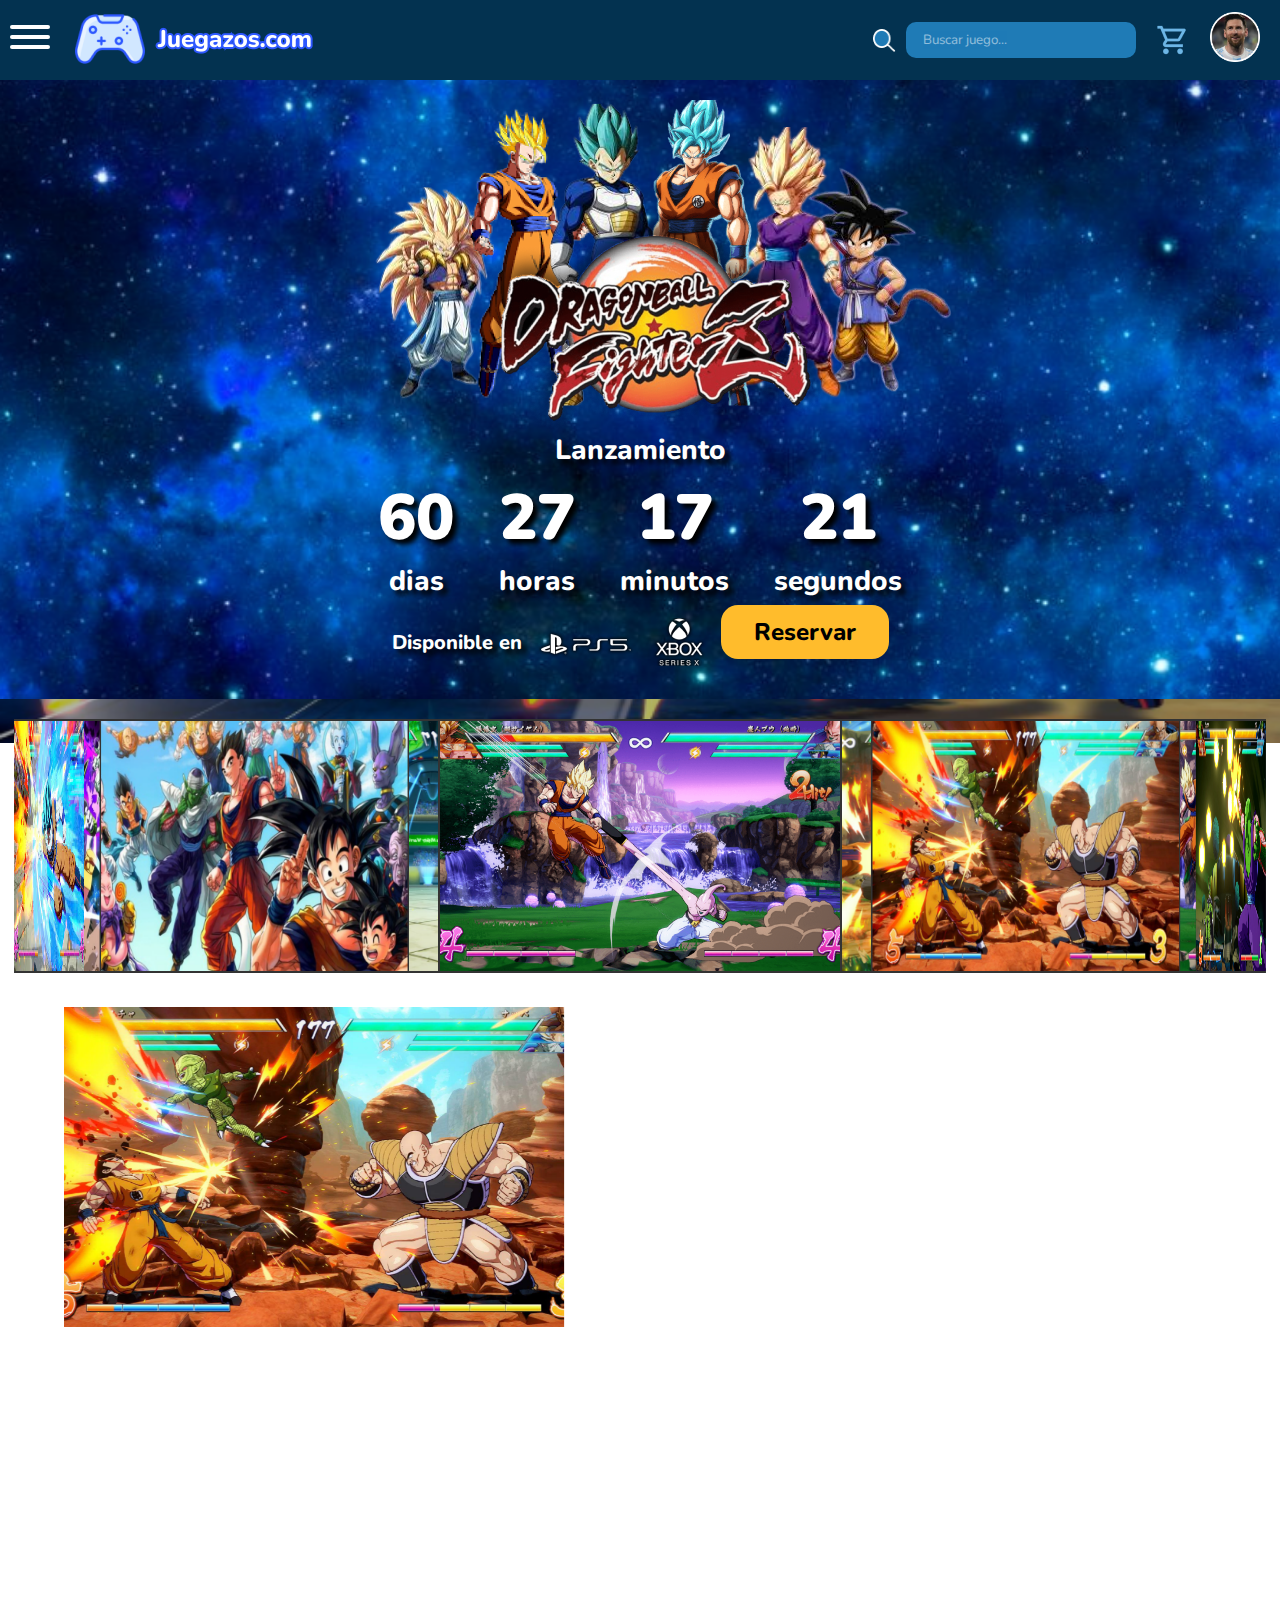
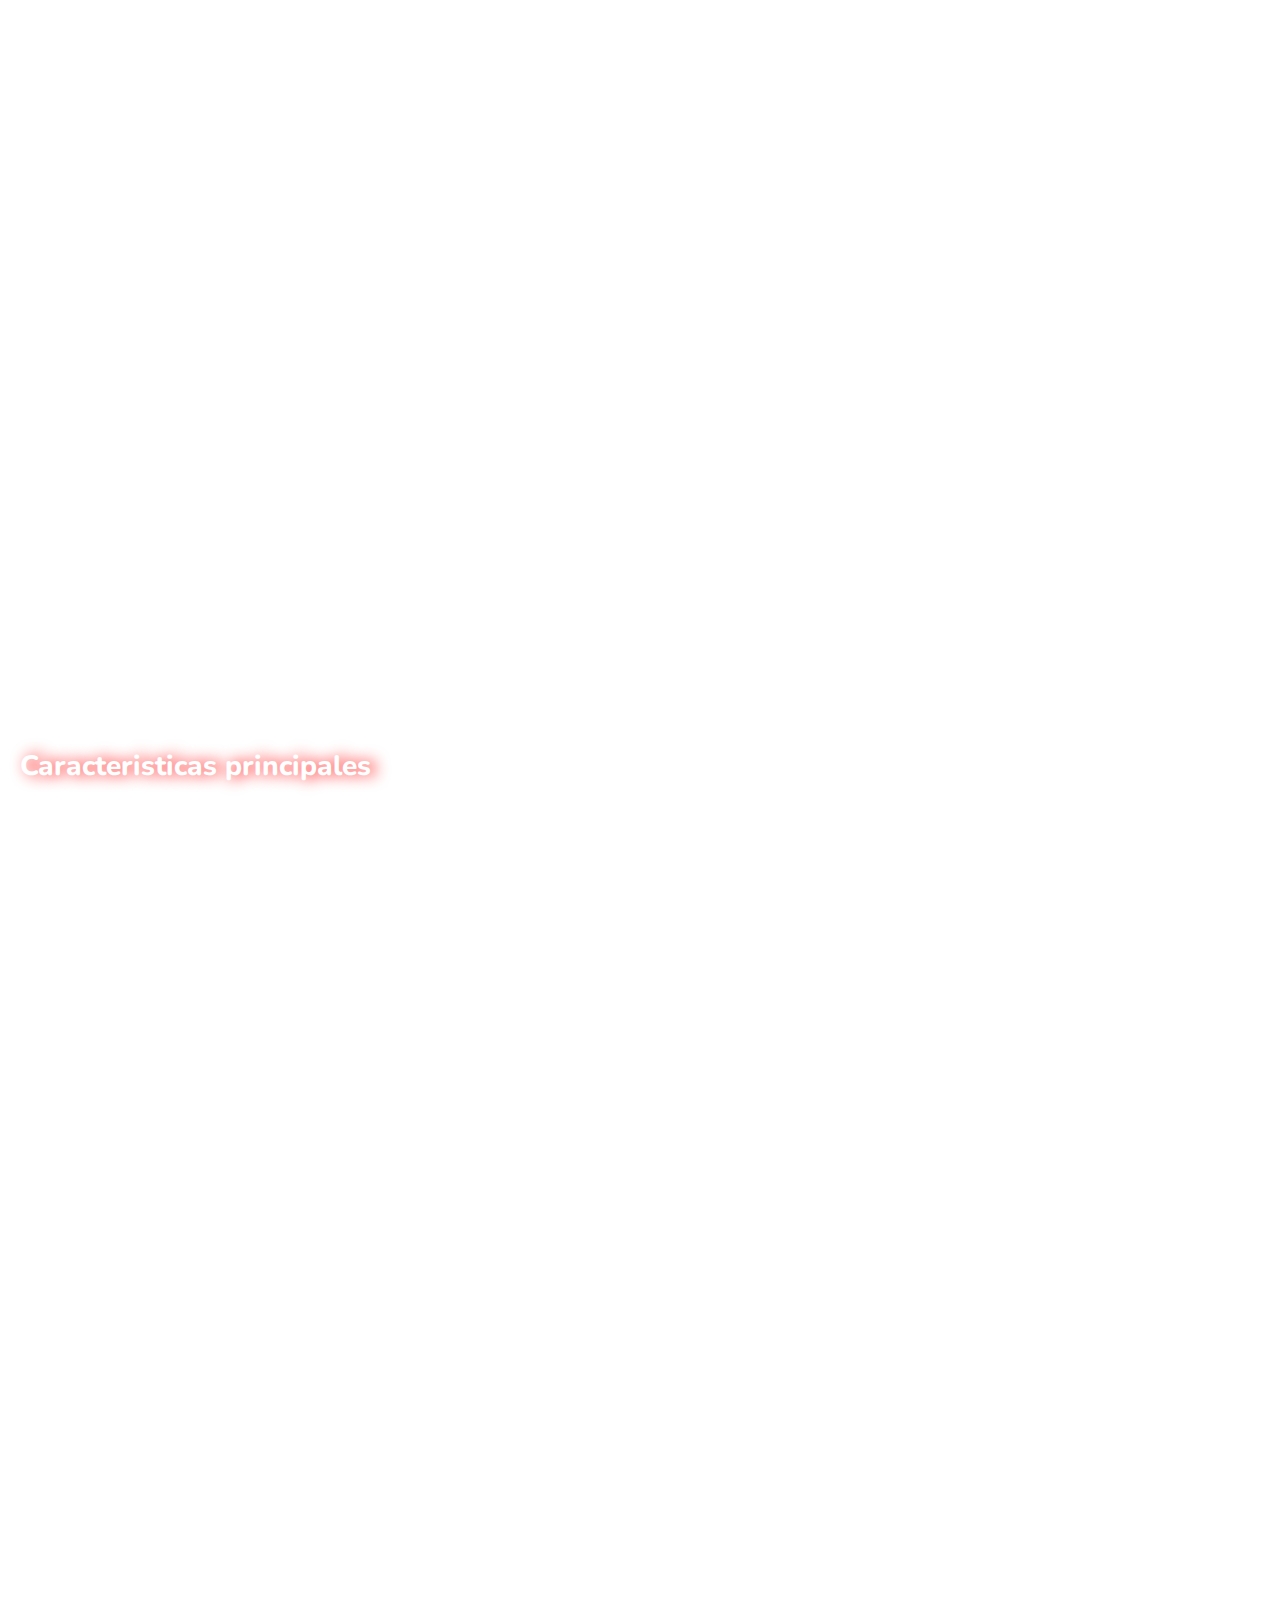
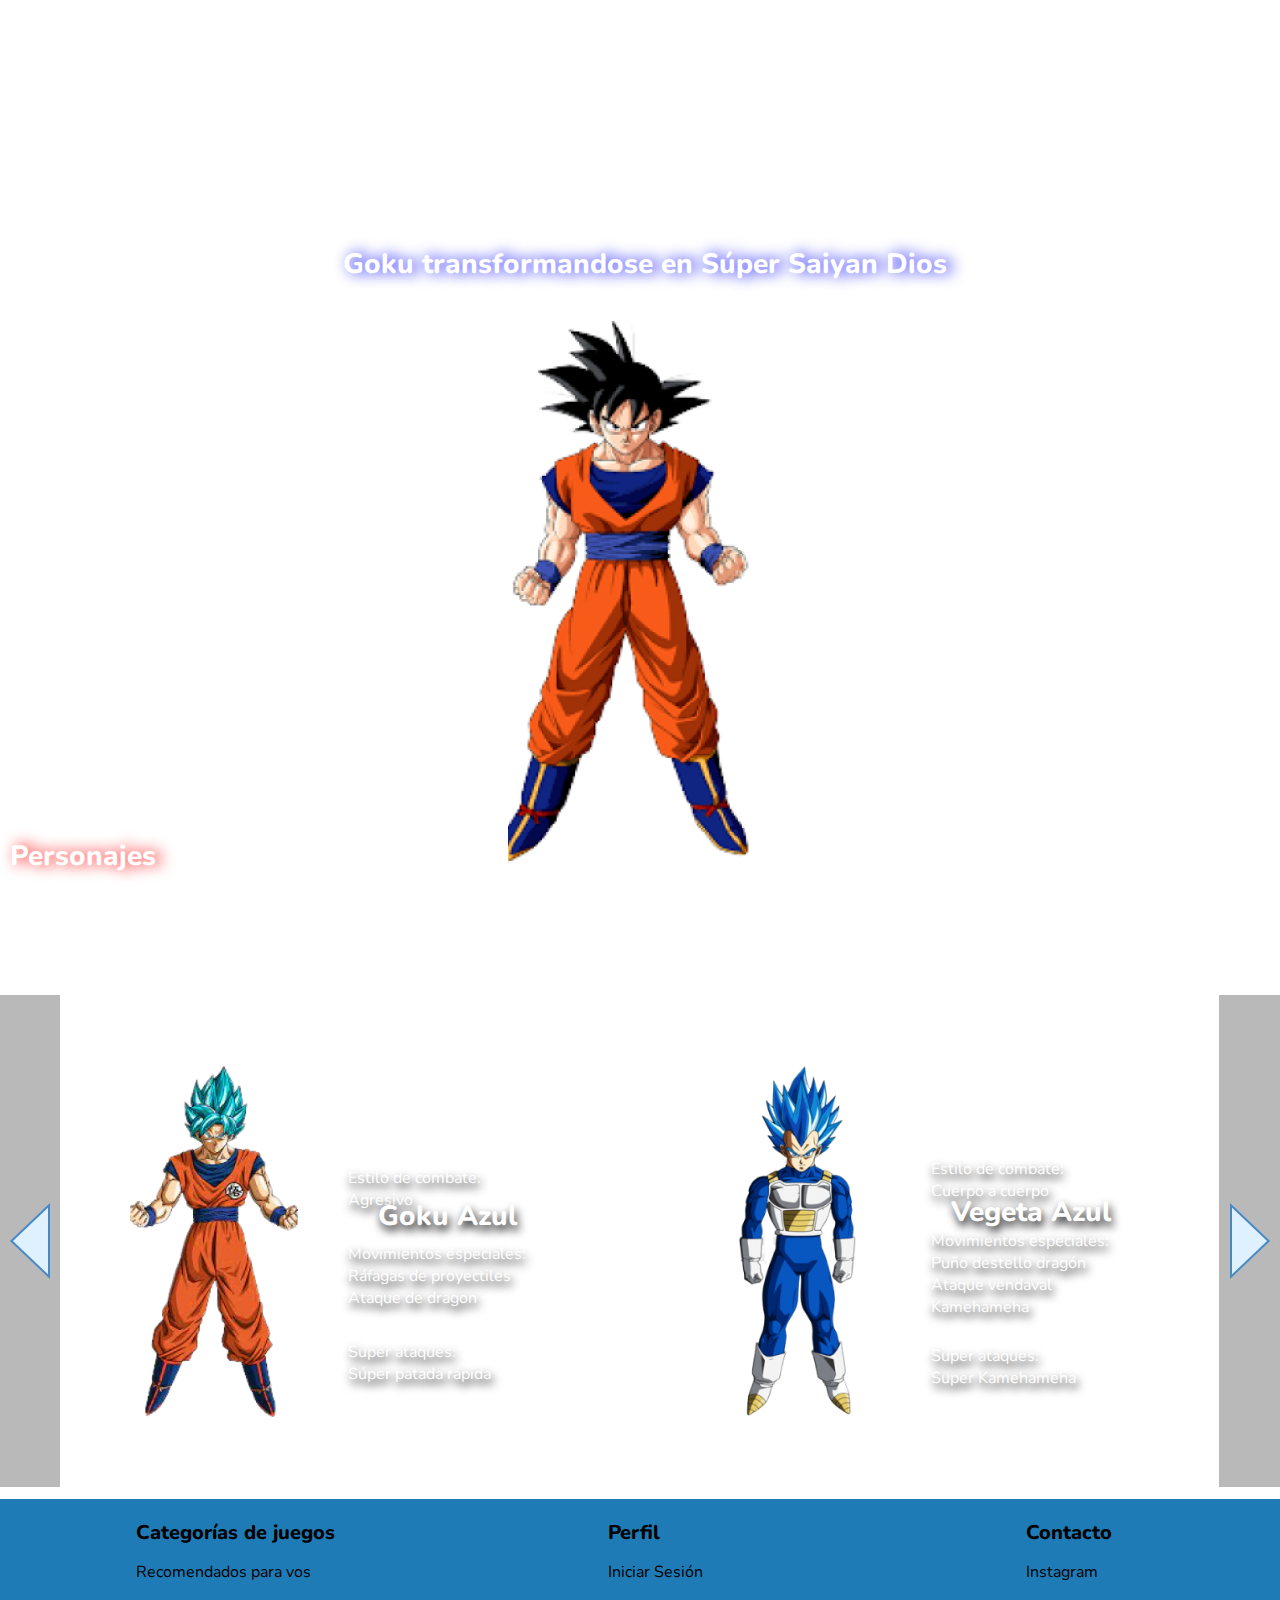
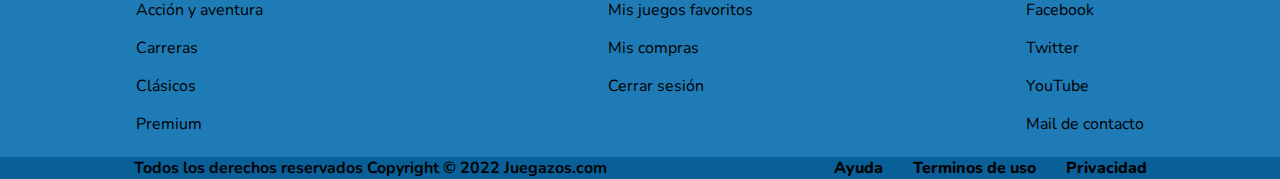
==== dragonball.html @ a61cfd6a "Se hizo seccion historia con scroll vertical" ====
<!DOCTYPE html>
<html lang="en">

<head>
    <meta charset="UTF-8">
    <meta http-equiv="X-UA-Compatible" content="IE=edge">
    <meta name="viewport" content="width=device-width, initial-scale=1.0">
    <link rel="stylesheet" href="css/style2.css">
    <title>DragonBall</title>
</head>

<body>
    <header  id="header2">
        <div class="divHeader1">
            <div class="hamburger">
                <div class="hamburger-inner">
                    <div id="contenido" class="hide enderezar posicionDiv">
                        <a class="contenido1" href="index.html#recomendados">Recomendados</a>
                        <a class="contenido2" href="index.html#premium">Premium</a>
                        <a class="contenido3" href="index.html#carreras">Carreras</a>
                        <a class="contenido4" href="index.html#clasicos">Clasicos</a>
                        <a class="contenido5" href="index.html#accion">Accion y aventura</a>
                        <a class="contenido6" href="">2 jugadores</a> 
                    </div>
                    
                </div>
            </div>
        </div>
        <a href="index2.html"><img id="logoC" src="images/icons/logo.png" alt="logo de Juegazos" class="logo"></a>
        <div class="divHeader2">
            <div class="buscador">
                <img src="images/icons/lupa.png" alt="lupa">
                <form action="GET"><input type="text" placeholder="Buscar juego..."></form>
            </div>
            <img src="images/icons/carrito.png" alt="Carrito de compras">
            <div class="menuPerfil">
                <img class="imagenPerfil" src="images/icons/imagenperfil.png" alt="Imagen perfil">
                <div class="menuPerfil-child hide">
                    <a>Ver Perfil</a>
                    <a>Mis favoritos</a>
                    <a>Mis compras</a>
                    <a>Cerrar Sesion</a>
                    <img class="imageRedes" src="images/icons/redesSociales.png" alt="">
                </div>
            </div>
        </div>
    </header>


    <div class="nebulosaFondo">
        <img class="logoJuego" src="images/DragonBall/logoPersonajes.png" alt="Logo del juego">
        <h1>Lanzamiento</h1>
        <div class="temporizador">
            <div class="itemsTemporizador">
                <p>60</p>
                <h1>dias</h1>
            </div>
            <div class="itemsTemporizador">
                <p>27</p>
                <h1>horas</h1>
            </div>
            <div class="itemsTemporizador">
                <p>17</p>
                <h1>minutos</h1>
            </div>
            <div class="itemsTemporizador">
                <p>21</p>
                <h1>segundos</h1>
            </div>
        </div>
        <div class="disponible">
            <h3>Disponible en </h3>
            <img src="images/DragonBall/ps5.png" alt="">
            <button class="btnReservar">
                <h2>Reservar</h2>
            </button>
        </div>
    </div>

    <div class="imagenFondo">
        <section class="gallery-rotate">
            <div class="items"><img src="images/DragonBall/galeria (1).png" alt=""></div>
            <div class="items"><img src="images/DragonBall/galeria (2).png" alt=""></div>
            <div class="items"><img src="images/DragonBall/galeria (3).png" alt=""></div>
            <div class="items"><img src="images/DragonBall/galeria (4).png" alt=""></div>
            <div class="items"><img src="images/DragonBall/galeria (5).png" alt=""></div>
            <div class="items"><img src="images/DragonBall/Caracteristica2.png" alt=""></div>
            <div class="items"><img src="images/DragonBall/galeria (7).png" alt=""></div>
            <div class="items"><img src="images/DragonBall/Caracteristica3.png" alt=""></div>
            <div class="items"><img src="images/DragonBall/galeria (9).png" alt=""></div>
        </section>

        
        <h2 class="sliderTitle" id="historia">Historia</h2>
            <br><br><br>
        <section class="history-section">
            <div class="left-section">
                <article id="history-card-1" class="history-card-content showContent">
                    <div class="history-card-image">
                        <img id="history-img-1" class="img-history slide-in" src="images/DragonBall/galeria (1).png"
                            alt="knight image" width="60%">
                    </div>
                </article>
                <article id="history-card-2" class="history-card-content">
                    <div class="history-card-image">
                        <img class="img-history slide-in" src="images/DragonBall/galeria (2).png" alt="knight image"
                            width="60%">
                    </div>
                </article>
                <article id="history-card-3" class="history-card-content">
                    <div class="history-card-image">
                        <img id="history-img-3" class="img-history slide-in" src="images/DragonBall/galeria (3).png"
                            alt="knight image" width="60%">
                    </div>
                </article>
            </div>
            <div class="right-section">
                <div id="history-text-1" class="history-text-content">
                    <p id="history-paragraph-1" class="slide-in showContent">Dragon Ball FighterZ es un videojuego de lucha en 2D desarrollado por Arc System
                        Works y distribuido por Bandai Namco
                        Entertainment, basado en la franquicia Dragon Ball. Su lanzamiento a nivel internacional se producira el
                        25 de diciembre
                        de 2022, mientras que en Japón va a ser lanzado el 1 de diciembre del mismo año, para las plataformas
                        PlayStation 4, Xbox
                        One y Microsoft Windows.
                        </p>
                </div>
                <div id="history-text-2" class="history-text-content">
                    <p class="slide-in">Dragon Ball FighterZ resultó un éxito en preventas, logrando vender 2 millones de copias en todas las
                        plataformas, tan solo
                        una semana después de su prelanzamiento.
                        </p>
                </div>
                <div id="history-text-3" class="history-text-content">
                    <p id="history-paragraph-3" class="slide-in">El creador de Dragon Ball Z esta muy contento al respecto con el juego, ya que él es muy fanatico del
                        Mortal Kombat y
                        tiene cierta similitud con este mismo.</p>
                </div>
            </div>
        </section>

        <section id="feature" class="features textShadow">
            <h1>Caracteristicas principales</h1>
            <div class="divCaracteristicas">
                <section class="feature">
                    <img class="imageFeature" src="images/DragonBall/Caracteristica1.png" alt="">
                    <div class="divContenido textFeature2">
                        <h1>Combates 3 vs 3</h1>
                        <h3>Crea tu equipo soñado y domina combinaciones en equipo para derrotar a tu oponente.
                            El equipo ganador sera el ultimo que quede en pie!</h3>
                    </div>
                </section>
                <section class="feature2">
                    <div class="divContenido textFeature">
                        <h1>Graficos de alta calidad</h1>
                        <h3>Con el poder del motor Unreal y el talentoso equipo de Arc System Works,
                            DRAGON BALL FighterZ es toda una hazaña visual.</h3>
                    </div>
                    <img class="imageFeature3" src="images/DragonBall/Caracteristica2.png" alt="">

                </section>
                <section class="feature">
                    <img class="imageFeature2" src="images/DragonBall/Caracteristica3.png" alt="">
                    <div class="divContenido textFeature3">
                        <h1>Modo historia</h1>
                        <h3>Descubri la aventura derrotando a los distintos enemigos de Goku,
                            incluyendo un nuevo villano en la saga.</h3>
                    </div>
                </section>
            </div>
        </section>

        <div class="gokuTransform">
            <h1 class="textShadowAzul">Goku transformandose en Súper Saiyan Dios</h1>
            <div class="spriteSheet">
            </div>
        </div>

        <section class="personajes textShadow">
            <h1 class="tituloPersonajes">Personajes</h1>
            <div class="slider-wrapper-personajes">
                <div class="slide-arrow slide-arrow-prev">
                    <img src="images/left-arrow.png">
                </div>
                <div class="slide-arrow slide-arrow-next">
                    <img src="images/right-arrow.png">
                </div>
                <ul class="slides-container-personajes">
                    <li class="personaje goku">
                        <img src="images/DragonBall/GokuAzul.png" alt="Goku azul">
                        <div class="contenidoPersonaje">
                            <h1 class="tituloGoku">Goku Azul</h1>
                            <ul>
                                <li>Estilo de combate:</li>
                                <li>Agresivo</li>
                            </ul>
                            <ul>
                                <li>Movimientos especiales:</li>
                                <li>Ráfagas de proyectiles</li>
                                <li>Ataque de dragon</li>
                            </ul>
                            <ul>
                                <li>Super ataques:</li>
                                <li>Súper patada rápida</li>
                            </ul>
                        </div>
                    </li>
                    <li class="personaje vegeta">
                        <img src="images/DragonBall/Vegeta.png" alt="Vegeta azul">
                        <div class="contenidoPersonaje">
                            <h1 class="tituloVegeta">Vegeta Azul</h1>
                            <ul>
                                <li>Estilo de combate:</li>
                                <li>Cuerpo a cuerpo</li>
                            </ul>
                            <ul>
                                <li>Movimientos especiales:</li>
                                <li>Puño destello dragón</li>
                                <li>Ataque vendaval</li>
                                <li>Kamehameha</li>
                            </ul>
                            <ul>
                                <li>Super ataques:</li>
                                <li>Super Kamehameha</li>
                            </ul>
                        </div>
                    </li>
                    <li class="personaje gohan">
                        <img src="images/DragonBall/Gohan.png" alt="Gohan Joven">
                        <div class="contenidoPersonaje">
                            <h1>Gohan Joven</h1>
                            <ul>
                                <li>Estilo de combate:</li>
                                <li>Cuerpo a cuerpo</li>
                            </ul>
                            <ul>
                                <li>Movimientos especiales:</li>
                                <li>Gancho reactor</li>
                                <li>Patada metralleta</li>
                            </ul>
                            <ul>
                                <li>Super ataques:</li>
                                <li>Kamehameha Fraterno</li>
                            </ul>
                        </div>
                    </li>
                    <li class="personaje beerus">
                        <img src="images/DragonBall/Beerus.png" alt="Beerus">
                        <div class="contenidoPersonaje">
                            <h1>Beerus</h1>
                            <ul>
                                <li>Estilo de combate:</li>
                                <li>Facilidad para generar proyectiles</li>
                            </ul>
                            <ul>
                                <li>Movimientos especiales:</li>
                                <li>Ataque meteoro</li>
                                <li>Esfera de energia</li>
                            </ul>
                            <ul>
                                <li>Super ataques:</li>
                                <li>Super meteoro metralleta</li>
                            </ul>
                        </div>
                    </li>
                </ul>
            </div>
        </section>
    </div>
    <footer>
        <div class="div-footer1">
            <section class="colum">
                <h3>Categorías de juegos</h3>
                <ul>
                    <li><a href="index.html#recomendados">Recomendados para vos</a></li>
                    <li><a href="index.html#accion">Acción y aventura</a></li>
                    <li><a href="index.html#carreras">Carreras</a></li>
                    <li><a href="index.html#clasicos">Clásicos</a></li>
                    <li><a href="index.html#premium">Premium</a></li>
                </ul>
            </section>
            <section class="colum">
                <h3>Perfil</h3>
                <ul>
                    <li><a>Iniciar Sesión</a></li>
                    <li><a>Mis juegos favoritos</a></li>
                    <li><a>Mis compras</a></li>
                    <li><a>Cerrar sesión</a></li>
                </ul>
            </section>
            <section class="colum">
                <h3>Contacto</h3>
                <ul>
                    <li><a>Instagram</a></li>
                    <li><a>Facebook</a></li>
                    <li><a>Twitter</a></li>
                    <li><a>YouTube</a></li>
                    <li><a>Mail de contacto</a></li>
                </ul>
            </section>
        </div>
        <section class="div-footer2">
            <p class="item1">Todos los derechos reservados Copyright © 2022 Juegazos.com</p>
            <ul class="item2">
                <li><a class="normalBoldText">Ayuda</a></li>
                <li><a class="normalBoldText">Terminos de uso</a></li>
                <li><a class="normalBoldText">Privacidad</a></li>
            </ul>
        </section>
    </footer>
    <script type="text/javascript" src="js/carrousel.js"></script>
    <script type="text/javascript" src="js/burguerMenu.js"></script>
    <script type="text/javascript" src="js/menuPerfil.js"></script>
    <script type="text/javascript" src="js/sticky.js"></script>
    <script type="text/javascript" src="js/onScroll.js"></script>
    <script type="text/javascript" src="js/verticalGallery.js"></script>
</body>

</html>
---- css/style2.css ----
@font-face { font-family: nunito-regular;
	src: url('../fonts/Nunito-VariableFont_wght.ttf'); }

*{
	margin: 0;
	padding: 0;
	list-style: none;
	text-decoration: none;
	border: none;
	outline: none;
	font-family: nunito-regular;
    color: white;
}
:root{
    --primario: #096098;
    --primarioSombra1: #064873;
    --primarioSombra2: #033250;
    --primarioSombra3: #001828;
    --primarioLuz1: #1F7BB6;
    --primarioLuz2: #6DB6E6;
    --primarioLuz3: #ADDCFA;
    --secundario: #7B28B3;
    --secundarioSombra1: #5C0995;
    --secundarioSombra2: #410569;
    --secundarioSombra3: #1F0133;
    --secundarioLuz1: #8A41BB;
    --secundarioLuz2: #9B57C9;
    --secundarioLuz3: #E0C2F5;
    --acento: #FFBC2C;
    --acentoSombra1: #FFAE00;
    --acentoSombra2: #C18400;
    --acentoSombra3: #674700;
    --acentoLuz1: #FFC341;
    --acentoLuz2: #FFD986;
    --acentoLuz3: #FFE6B0;
    --logo: #2E58FF;
    --textLink: #8AB3FD;
    
}


.backgoundColorPrimary{
    background-color: var(--primarioSombra3);
}


h1, h2, h3, .normalBoldText, .smallBoldText{
    font-weight: 800;
}

p, h1, .normalBoldText{
    color: white;
}

h1{
    font-size: 28px;
}
h2{
    font-size: 24px;
}
h3{
    font-size: 20px;
}
.normalText, .normalBoldText{
    font-size: 16px;
}
.normalText{
    font-weight: 600;
}
a:hover{
    text-decoration: underline;
}
.logo{
    position: absolute;
    top: 4px;
    left: 75px;
    width: 250px;
}
.divBody{
    background-color: var(--primarioSombra3);
}
.flex{
    display: flex;
}
.flex-column{
    display: flex;
    flex-direction: column;
}

header, .breadcrum, .section-box{
    background-color: var(--primarioSombra2);
}



/*HEADER*/

header{
    width: 100%;
    height: 80px;
    display: flex;
    justify-content: space-between;
    align-items: center;
    background-color: var(--primarioSombra2);
}
.headerChico{
    height: 54px;
}
.sticky {
    position: fixed;
    top: 0;
    width: 100%
}

.sticky + .divBody {
    padding-top: 102px;
  }
.logo2{
    position: absolute;
    top: -9px;
    left: 75px;
    width: 250px;
}

#logoC img{
    width: 20px;
    height: 20px;
}


/** MENU HAMBURGUESA NUEVO*/
.hamburger {
    min-height: 30px;
    max-width: 50px;
}
.hamburger-inner, .hamburger-inner:after, .hamburger-inner:before {
    background-color: rgb(255, 255, 255);
    position: absolute;
    width: 40px;
    height: 4px;
    border-radius: 5px;
    content: '';
    transition-timing-function: ease;
    transition-duration: .2s;
    transition-property: transform,opacity;
}
.hamburger-inner:before {
    top: 10px;
}
.hamburger-inner:after {
    top: 20px;
}


/* ANIMACION X*/

.open .hamburger-inner{
    transform: translate3d(0,10px,0) rotate(45deg);
}
.open .hamburger-inner:after {
    transform: translate3d(0,-20px,0) rotate(-90deg);
}
.open .hamburger-inner:before {
    transform: translate3d(0,-20px,0) rotate(90deg);
    width: 0px;
}


.enderezar{
    transform: translate3d(0,1px,0) rotate(315deg);
}
/* .posicionDiv{
    top: 150px;
    left: -40px;
} */

#contenido{
    display: flex;
    flex-direction: column;
    position: absolute;
    top: -109px;
    left: 117px;
    align-items: center;
    background-color: var(--primarioSombra1);
    min-width: 200px;
    width: 300px;
    height: 375px;
}

#contenido a{
    text-align: center;
    width: 85%;
    background-color: var(--primarioLuz2);
    margin: 5px;
    color: black;
    padding: 15px;
    text-decoration: none;
    display: block;
}


.logoSticky{
    position: absolute;
    top: 0px;
    left: 75px;
    width: 200px;
    height: 50px;
}

.contenido1{
    position: absolute;
    top: 0px;
    left: -300px;
}
.translateContenido{
    transform: translateX(302px);
}
.contenido2{
    position: absolute;
    top: 62px;
    left: -300px;
}
.contenido3{
    position: absolute;
    top: 124px;
    left: -300px;
}
.contenido4{
    position: absolute;
    top: 186px;
    left: -300px;
}
.contenido5{
    position: absolute;
    top: 248px;
    left: -300px;
}
.contenido6{
    position: absolute;
    top: 310px;
    left: -300px;
}



/*----PERFIL----*/
.imagenPerfil{
    cursor: pointer;
}
.imageRedes{
    width: 285px;
    margin-top: 10px;
    margin-bottom: 5px;
}

.menuPerfil-child {
    display: flex;
    flex-direction: column;
    position: absolute;
    top: 70px;
    right: 0;
    align-items: center;
    background-color: var(--primarioSombra1);
    width: 300px;
    height: 315px;
}

.menuPerfil-child a {
    text-align: center;
    width: 85%;
    background-color: var(--primarioLuz2);
    margin: 5px;
    color: black;
    padding: 15px;
    text-decoration: none;
    display: block;
}
.menuPerfil-child > a:hover{
    filter: brightness(1.20);
}

.divHeader1{
    margin-left: 10px;
    display: flex;
    align-items: center;
    column-gap: 20px;
}

.divHeader2{
    width: 482px;
    display: flex;
    justify-content: flex-end;
    align-items: center;
    color: var(--primarioLuz2);
}
.divHeader2 > div, .divHeader2 > img{
    padding-right: 20px;
}
.imagenPerfil{
    width: 50px;
}

.buscador > img{
    width: 23px;
    height: 23px;
}
.buscador{
    display: flex;
    align-items: center;
}
.buscador form{
    margin-left: 10px;
}
input{
    width: 220px;
    height: 36px;
    background-color: var(--primarioLuz1);
    border-radius: 10px;
    padding-left: 10px;
}
input::placeholder{
    size: 16px;
    font: bold;
    color: #ffffff;
    opacity: 0.5;
    padding: 7px;
}
input:focus::placeholder{
    color: transparent;
}

header > img {
    margin-left: 17px;
}

/*SECTION LANZAMIENTO*/
.lanzamiento{
    margin: 0px 17px 17px 17px;
}
.lanzamiento h1{
    padding: 7px 0px 7px 0px;
    color: var(--acentoSombra1);
}

.lanzamiento div{
    display: flex;
}
.lanzamiento img{
    background-color: var(--primarioSombra2);
    border-radius: 20px 0px 0px 20px;
}


.contenidoLanzamiento{
    background-color: var(--primarioSombra2);
    display: flex;
    flex-direction: column;
    justify-content: center;
    align-items: center;
    row-gap: 30px;
    border-radius: 0px 20px 20px 0px;
}

.contenidoLanzamiento h3{
    padding-left: 50px;
    padding-right: 50px;
}

/** HISTORIA NUEVA*/
.historiaNueva{
    margin: 0px 17px 17px 17px;
}
.historiaNueva h1{
    padding: 7px 0px 7px 0px;
}

.historiaNueva div{
    display: flex;
}
.historiaNueva img{
    border-radius: 20px 0px 0px 20px;
}


.historiaContenido{
    display: flex;
    flex-direction: column;
    justify-content: center;
    align-items: center;
    row-gap: 30px;
    border-radius: 0px 20px 20px 0px;
}

.historiaContenido h3{
    padding-left: 50px;
    padding-right: 50px;
}
.textShadowAzul{
    text-shadow: 5px 5px 5px black ;
    text-shadow: rgb(0, 0, 255) 5px 0 15px;
    margin-left: 10px;
}

.button{
    height: fit-content;
    color: black;
    font-weight: bolder;
    background-color: var(--acento);
    border-radius: 16px;
    padding: 5px 25px 5px 25px;
}
button:hover{
    background-color: var(--acentoLuz3);
    cursor: pointer;
}
button:active{
    background-color: var(--acentoSombra3);
}
a:hover{
    cursor: pointer;
}

.btn-masinfo{
    padding: 0px;
    width: 168px;
    height: 54px;
    border-radius: 17px;
    margin-bottom: 20px;
    border-color: var(--acento);
    box-shadow: 0 0 40px 40px var(--acento) inset, 0 0 0 0 var(--acento);
    -webkit-transition: all 150ms ease-in-out;
    transition: all 150ms ease-in-out;
}
.btn-masinfo:hover {
    box-shadow: 0 0 10px 0 var(--acentoLuz1) inset, 0 0 10px 4px var(--acentoLuz1);
  }

button h2{
    color: black;
}

/*RECOMENDADOS*/
.category h1{
    padding-left: 38px;
    background: linear-gradient(90deg, rgba(3,50,80,1) 35%, rgba(0,24,40,1) 50%);
}
.category, .lanzamiento{
    margin-bottom: 30px;
}
.recomendados h1{
    color: black;
    background: linear-gradient(90deg, var(--primarioLuz2) 35%, rgb(0,24,40,1) 50%);
}
/*CARRUSELES*/
.carrusel{
    display: flex;
}

.carrusel div, .slides-container{
    padding: 12px 18px 12px 18px;
}

.section-box{
    display: flex;
    margin: 0px 16px 16px 16px;
}

#game-window{
    display: flex;
}

.game-description{
    justify-content: space-between;
    margin: 20px;
    width: 390px;
}

.game-description .title{
    margin-bottom: 10px;
}
.actualRaiting{
    display: flex;
    flex-direction: column;
    align-items: center;
    justify-content: center;
    width:35%;
    height: 80px;
    background-color: var(--primarioLuz1);
}
.actualRaiting p{
    color: var(--primarioLuz3)
}
.actualRaiting img{
    margin-left: 10px;
}



.raitingSection, .raitingButtons div{
    display: flex;
    width: 100%;
}
.raitingSection{
    margin-top: 20px;
}
.raitingSection img, .actualRaiting img{
    width: 28px;
    height: 28px;
}

.raitingButtons{
    display: flex;
    width:65%;
    flex-direction: column;
    align-items: center;
    margin-top: 5px;
}
.raitingButtons div{
    justify-content: center;
}
.raitingButtons img{
    margin: 5px;
}
.raitingButtons img:hover{
    margin: 5px;
}

.iconButton{
    display: flex;
    align-items: center;
    background-color: var(--primarioSombra2);
}
.iconButton img{
    width: 30px;
    height: 30px;
}
a.iconButton:hover{
    text-decoration: none;
}

.game-description .descriptionButtons{
    display: flex;
    width: 100%;
    justify-content: space-around;
    margin-bottom: 10px;
}

/*FOOTER*/
footer{
    color: black;
    background-color: var(--primarioLuz1);
    width: 100%;
    height: 280px;
    display: flex;
    flex-direction: column;
    justify-content: space-between;
}

footer .div-footer1{
    color: black;
    margin-top: 20px;
    display: flex;
    justify-content: space-around;
}

footer .normalBoldText{
    color: black;
}

.div-footer1 section{
    display: flex;
    flex-direction: column;
    row-gap: 15px;
}

.div-footer1 section ul{
    display: flex;
    flex-direction: column;
    row-gap: 16px;
}

.div-footer2{
    display: flex;
    justify-content: space-around;
    background-color: var(--primario);
    padding-left: 20px;
    padding-right: 20px;
}
.item1, .item2{
    padding-left: 15px;
    padding-right: 15px;
}
.item1{
    font-weight: bold;
    color: black;
}
.item2{
    display: flex;
    column-gap: 30px;
    color: black;
}
footer a, footer h3{
    color: black;
}

/*--------PAGINA DB------------*/

.textShadow{
    text-shadow: 2px 5px 10px black ;
}
.textShadow > h1{
    text-shadow: 5px 5px 5px black ;
    text-shadow: rgb(255, 0, 0) 5px 0 15px;
    margin-left: 10px;
}
.nebulosaFondo{
    background-image: url("../images/DragonBall/Nebulosa.png");
    background-repeat: no-repeat;
    background-attachment: fixed;
    background-size: auto 900px;
    display: flex;
    flex-direction: column;
    justify-content: center;
    align-items: center;
    font-weight: 900;
    text-shadow: black 2px 0 10px;
}
.btnReservar{
    background-color: var(--acento);
    border-radius: 17px;
    width: 168px;
    height: 54px;
    margin-bottom: 20px;
    position: relative;
    z-index: 1;
    overflow: hidden;
    display: inline-block;
}

.btnReservar {
    border-color: var(--acento);
    background-image: -webkit-linear-gradient(45deg, var(--acentoLuz2) 50%, transparent 50%);
    background-image: linear-gradient(45deg, var(--acentoLuz2) 50%, transparent 50%);
    background-position: 100%;
    background-size: 400%;
    -webkit-transition: background 300ms ease-in-out;
    transition: background 300ms ease-in-out;
}
.btnReservar:active{
    box-shadow: 0 0 10px 0 var(--acentoLuz1) inset, 0 0 10px 4px var(--acentoLuz1);
}


.logoJuego{
    margin-top: 20px;
}
.temporizador{
    display: flex;
    justify-content: center;
    align-items: center;
    column-gap: 45px;
    margin-top: 5px;
    margin-bottom: 5px;
}
.itemsTemporizador{
    display: flex;
    flex-direction: column;
    justify-content: center;
    align-items: center;
    
}
.itemsTemporizador > p{
    font-size: 64px; 
    text-shadow: 5px 5px 5px black;
}
.disponible h3, .itemsTemporizador > h1, .nebulosaFondo > h1{ 
    text-shadow: 5px 5px 5px black;
}

.numeros{
    font-size: 48px;
    padding: 0px 47px 0px 0px;
}
.imagenes{
    display: flex;
    justify-content: center;
    align-items: center;
}
.disponible{
    display: flex;
    justify-content: center;
    align-items: center;
    column-gap: 15px;
    padding-bottom: 20px;
}

.gallery-rotate {
    padding: 20px 0 20px 0;
    left: 0;
    right: 0;
    margin: auto;
    width: 80%;
    height: 250px;
    transform-style: preserve-3d;
    animation: roter 30s linear infinite;
}
.gallery-rotate:hover {
animation-play-state: paused;
}
@keyframes roter {
from {
    transform: rotateY(0deg);
}
to {
    transform: rotateY(360deg);
}
}
.items {
position: absolute;
width: 400px;
height: 250px;
border: 2px solid #333;
}
.items:hover img {
transform: scale(1.3);
box-shadow: 0px 0px 20px rgba(255,255,255,0.8);
}
.items img {
height: 100%;
width: 100%;
transition: all 3s ease;
}

.items:first-child {
transform: rotateY(calc(40deg * 1)) translateZ(600px);
}
.items:nth-child(2) {
transform: rotateY(calc(40deg * 2)) translateZ(600px);
}
.items:nth-child(3) {
transform: rotateY(calc(40deg * 3)) translateZ(600px);
}
.items:nth-child(4) {
transform: rotateY(calc(40deg * 4)) translateZ(600px);
}
.items:nth-child(5) {
transform: rotateY(calc(40deg * 5)) translateZ(600px);
}
.items:nth-child(6) {
transform: rotateY(calc(40deg * 6)) translateZ(600px);
}
.items:nth-child(7) {
transform: rotateY(calc(40deg * 7)) translateZ(600px);
}
.items:nth-child(8) {
transform: rotateY(calc(40deg * 8)) translateZ(600px);
}
.items:nth-child(9) {
transform: rotateY(calc(40deg * 9)) translateZ(600px);
}

.gallery-rotate{
    display: flex;
    justify-content: center;
}

.gallery-rotate{
    margin-bottom: 10px;
}

.descripcion{
    display: flex;
    flex-direction: column;
    justify-content: center;
    align-items: center;
    margin: 0px 10px 30px 10px;
    row-gap: 15px;
}
.historia{
    display: flex;
    flex-direction: column;
    margin: 15px 10px 30px 10px;
    row-gap: 15px;
}

/**FUTURE EN MOVIMIENTO*/
.imageFeature{
    position: relative;
    transform: translateX(-700px);
}
.imageFeature.active{
    transform: translatex(0px);
    transition: 1s all ease;
}

.imageFeature2{
    position: relative;
    transform: translateX(-700px);
}
.imageFeature2.active{
    transform: translatex(0px);
    transition: 1s all ease;
}

.textFeature{
    position: relative;
    transform: translateX(-700px);
}
.textFeature.active{
    transform: translatex(0px);
    transition: 1s all ease;
}

.imageFeature3{
    position: relative;
    transform: translateX(+700px);
}
.imageFeature3.active{
    transform: translatex(0px);
    transition: 1s all ease;
}
.textFeature2{
    position: relative;
    transform: translateX(+700px);
}
.textFeature2.active{
    transform: translatex(0px);
    transition: 1s all ease;
}
.textFeature3{
    position: relative;
    transform: translateX(+700px);
}
.textFeature3.active{
    transform: translatex(0px);
    transition: 1s all ease;
}

.features{
    margin: 20px 10px 20px 10px;
}
.features > div{
    display: flex;
    flex-direction: column;
    align-items: center;
}
.feature, .feature2{
    width: 1050px;
    height: 315;
    display: flex;
    justify-content: center;
    margin: 20px 10px 40px 10px;
}
.feature h1, .feature2 h1{
    text-shadow: rgb(0, 0, 255) 4px 1px 5px;
}

.feature:hover, .feature2:hover{
    -webkit-transform: scale(1.1);
    transform: scale(1.1);
    -webkit-box-shadow: 0px 0px 20px rgba(255,255,255,0.8);
    -moz-box-shadow: 0px 0px 20px rgba(255,255,255,0.8);
    box-shadow: 0px 0px 20px rgba(255,255,255,0.8);
}
/*.feature{
    border-style: outset;
}
.feature2{
    border-style: inset;
}*/

.gokuTransform{
    display: flex;
    flex-direction: column;
    justify-content: center;
    align-items: center;
}

/**PUNTO 9 */

.tituloPersonajes{
    position: relative;
    transform: translateY(-100px)
}
.tituloPersonajes.activeTituloPersonajes{
    transform: translateY(0px);
    transition: 2s all ease;
}

.tituloGoku{
    position: relative;
    transform: translateY(100px)
}
.tituloGoku.activeTituloGoku{
    transform: translateY(0px);
    transition: 2s all ease;
}

.tituloVegeta{
    position: relative;
    transform: translateY(100px)
}
.tituloVegeta.activeTituloVegeta{
    transform: translateY(0px);
    transition: 2s all ease;
}
.logoPerfilSticky{
    width: 40px;
}

.divContenido{
    display: flex;
    flex-direction: column;
    align-items: center;
    margin: 20px;
    row-gap: 40px;
}

.imagenFondo{
    background-image: url("../images/DragonBall/imagenFondo.png");
    background-repeat: no-repeat;
    background-attachment: fixed;
    background-size: 1366px;
    height: 4000px;
}
.descripcion, .historia{
    max-width: 1280px;
}

.historia, .features, .personajes{
    margin-top: 50px;
    margin-bottom: 70px;
}

/* ---------GAMECARD--------- */
.gameCard, .payGameCard{
    /*position: relative;
    z-index: -1px;*/
    display: flex;
    flex-direction: column;
    min-width: 280px;
    max-height: 240px;
    overflow: hidden;
}
.gameCard{
    background-color: var(--primarioLuz3);
}
li.gameCard, .payGameCard{
    margin-left: 9px;
    margin-right: 9px;
    border-radius: 16px;
}
li.gameCard:hover{
    filter:brightness(1.4);
}
.gameCard img{
    border-radius: 16px;
    box-shadow: 0px 4px 4px 0px rgba(0, 0, 0, 0.25);
}
.gameCard h3{
    display: block;
    color: black;
    width: 244px;
    margin-left: 17px;
    text-overflow: ellipsis;
    overflow: hidden;
    display: inline-block;
    white-space:nowrap;
    margin-top: 3px;
}
.payGameCard .payInfo{
    display: flex;
    justify-content: space-between;
    align-items: center;
    width: 253px;
    height: 44px;
    background-color: white;
    border-radius: 0px 0px 16px 16px;
    padding-left: 17px;
    padding-right: 17px;
}
.payGameCard .gameCard img{
    border-radius: 16px 16px 0px 0px;
}
.payGameCard .price{
    color:#4C4C4C;
}


/**SPRITE SHEETE*/
.spriteSheet{
    margin: 30px;
    width: 298px;
    height: 574px;
    background: url(../images/DragonBall/spriteSheetFinal.png);
}
.spriteSheet:hover{
    animation: gokuTransform 2s steps(3) 1;
    -webkit-box-shadow: 0px 0px 20px rgba(255,255,255,0.8);
    -moz-box-shadow: 0px 0px 20px rgba(255,255,255,0.8);
    box-shadow: 0px 0px 20px rgba(255,255,255,0.8);
}

@keyframes gokuTransform{
    0% {
        background-position: 0 0;
    }
    100%{
        background-position: -894px 0;
    }
}

 /* -----CARRUSEL PERSONAJES -------*/

.personaje{
    -webkit-transition: all 0.7s ease;
    transition: all 0.7s ease;
}
/* .personaje img:hover{
    -webkit-transform: rotateY(180deg);
    -webkit-transform-style: preserve-3d;
    transform: rotateY(180deg);
    transform-style: preserve-3d;
} */
.personaje:hover{
    -webkit-transform:scale(1.3);
    transform: scale(1.2);
    -webkit-box-shadow: 0px 0px 20px rgba(255,255,255,0.8);
    -moz-box-shadow: 0px 0px 20px rgba(255,255,255,0.8);
    box-shadow: 0px 0px 20px rgba(255,255,255,0.8);
    text-shadow: rgb(0, 0, 255) 4px 1px 5px;
}

.contenidoPersonaje > h1{
    align-self: center;
}
.personajes{
    display: flex;
    flex-direction: column;
    row-gap: 20px;
    margin: 20px 0px 10px 0px;
    height: 550px;
} 
.personajes > img{
    width: 200px;
    height: 420px;
}
.personaje{
    display: flex;
    column-gap: 50px;
    margin: 50px;
    width: 500px;
    padding: 20px;
}
.goku{
    margin-left: 110px;
}
.gohan{
    margin-left: 20px;
}
.beerus{
    margin-right: 20px;
}
.contenidoPersonaje{
    display: flex;
    flex-direction: column;
    justify-content: space-evenly;
    padding-right: 20px;
    width: 200px;
}

.slider-wrapper-personajes {
    position: relative;
    overflow: hidden;
}
.slides-container-personajes {
    height: 100%;
    display: flex;
    overflow: hidden;
    scroll-behavior: smooth;
    column-gap: 5px;
    color: black;
}

/* ---------CARRUSEL--------- */

.slider-wrapper {
    position: relative;
    overflow: hidden;
}


.slides-container {
    height: 100%;
    display: flex;
    overflow: hidden;
    scroll-behavior: smooth;
}


.slide-arrow {
    height: 100%;
    position: absolute;
    align-items: center;
    z-index: 1;
    display: flex;
    margin: auto;
    padding-left: 10px;
    padding-right: 10px;
    background-color: rgba(0, 0, 0, 0.276);
    border: none;
    cursor: pointer;
    transition: opacity 100ms;
}
.slide-arrow-prev {
    left: 0;
}
.slide-arrow-next {
    right: 0;
}
.breadcrum{
    display: flex;
    margin-top: 10px;
    margin-bottom: 10px;
    align-items: center;
    height: 34px;
    padding-left: 39px;
}

.breadcrum, .breadcrum a{
    color: var(--primarioLuz2);
}
.breadcrum a:hover{
    text-decoration: underline;
}
.gameInfo, .seccionComentarios{
    padding: 16px;
}
.gameInfo section{
    margin-bottom: 15px;
}
.gameInfo h2{
    margin-bottom: 8px;
}
.gameInfo section p, .gameInfo a{
    margin-left: 10px;
}
.gameMedia{
    margin-left: 10px;
    width: fit-content;
    padding: 10px 10px 5px 10px;
    background-color: rgba(0, 0, 0, 0.20);
}
.gameMedia img{
    filter: blur(1px) grayscale(100%);
    border-radius: 10px;
}
.gameMedia img:hover{
    animation: 0.5s ease-in example forwards;
    position: relative;
    z-index: 1;
}

@keyframes example {
    to {filter: blur(0px) grayscale(0%);
        transform: scale(1.4) rotateX(360deg);
        border-radius: 0px;
        box-shadow: 0px 0px 50px 20px black}
  }

.seccionComentarios h2{
    margin-bottom: 10px;
}
.listaComentarios{
    margin-left: 15px;
}
.listaComentarios li, .listaComentarios .infoComentario, .listaComentarios textarea{
    padding: 10px;
    border-radius: 10px;
}
.listaComentarios li, .seccionComentarios textarea{
    background-color: #D9D9D9;
}
.listaComentarios li{
    margin-bottom: 20px;
}
.listaComentarios li div{
    display: flex;
    align-items: center;
    background-color: var(--primario);
    border-radius: 10px;
}

.listaComentarios .mensaje{
    color: black;
    margin-left: 10px;
}
.infoComentario div{
    margin-left: 10px;
    width: 100%;
    display: flex;
    justify-content: space-between;
}
.seccionComentarios button{
    padding: 10px 30px 5px 30px;
    margin-left: 50px;
}
.formComentario{
    display:flex;
    align-items: flex-end;
}
.formComentario textarea{
    width: 1015px;
    height: 131px;
    resize: none;
    border-radius: 10px;
}
.hide {
    visibility: hidden;
}
.ultrablur {
    filter: blur(20px) brightness(20%);
}
.text{
    padding: 5px 0 0 5px;
    color: black;
}
.loadingScreen{
    width: 100%;
    height: 100%;
    position: absolute;
    z-index: 2;
}
.loading{
    display: flex;
    align-items: center;
    flex-direction: column;
    position: absolute;
    left: 50%;
    top: 50%;
    z-index: 2;
    transform: translate(-50%,-50%);
}

#myProgress {
    width: 200px;
    background-color: grey;
    overflow: hidden;
    border-radius: 100px;
  }

#myBar{
    width: 1%;
    height: 100%;
    background-color: var(--primarioLuz2);
    text-align: center;
    color: black;
}

.rotate {
    margin-bottom: 10px;
    animation: rotation 2s infinite linear;
    left: 50%;
  }

  @keyframes rotation {
  from {
    transform: rotate(0deg);
  }
  to {
    transform: rotate(359deg);
  }
}


/*seccion historia*/

.history-section {
    display: flex;
    flex-direction: row;
    width: 100%;
    top: -90px;
    position: relative;
}

.history-section p {
    font-size: 1.4rem;
    margin-right: 10rem;
}

.history-section .left-section {
    display: flex;
    flex-direction: column;
    width: 40%;
    margin: 0 5%;
    z-index: 3;
}

.history-card-content {
    width: 100%;
    height: 400px;
    top: 160px;
    position: sticky;
    display: none;
}

.showContent {
    display: block;
}


.history-section .left-section .history-card-content .history-card-image {
    width: 500px;
    height: 320px;
    z-index: 3;
    display: flex;
    justify-content: center;
    align-items: center;
}

.img-history {
    width: 100%;
    height: 100%;
    object-fit: cover;
}

.history-section .right-section {
    display: flex;
    flex-direction: column;
    z-index: 2;
    width: 50%;
    overflow: hidden;
}

.history-section .right-section .history-text-content {
    display: flex;
    justify-content: center;
    width: 80%;
    margin: 0 10%;
    height: 400px;

}

/*Clase que asigna la animacion de desaparicion*/
.fade-in {
    animation: ease 0.9s fadeOut-history forwards;
    -webkit-animation: ease 0.9s fadeOut-history forwards;
}
/*Clase que asigna la animacion de aparicion*/
.fade-in.appear {
    animation: ease 0.9s fadeIn-history forwards;
    -webkit-animation: ease 0.9s fadeIn-history forwards;
}

.showCard {
    display: block;
}
/*Animacion aparicion seccion historia*/
@keyframes fadeIn-history {
    0% {
        opacity: 0;
    }

    100% {
        opacity: 1;
    }
}
/*Animacion desaparicion seccion historia*/
@keyframes fadeOut-history {
    0% {
        opacity: 1;
    }

    100% {
        opacity: 0;
    }
}


/*Transicion de historia*/
.slide-up {
    transform: translateY(150px);
    transition: transform 0.5s ease-in;
    animation: ease 0.9s fadeOut-history forwards;
    -webkit-animation: ease 0.9s fadeOut-history forwards;
    -webkit-transition: transform 0.5s ease-in;
    -moz-transition: transform 0.5s ease-in;
    -ms-transition: transform 0.5s ease-in;
    -o-transition: transform 0.5s ease-in;
}

.slide-up.appear {
    transform: translateY(0);
    transition: transform 0.5s ease-in;
    animation: ease 0.9s fadeIn-history forwards;
    -webkit-transform: translateY(0);
    -moz-transform: translateY(0);
    -ms-transform: translateY(0);
    -o-transform: translateY(0);
}





@media only screen and (max-width: 600px){
    .lanzamiento div{
        display: flex;
        flex-direction: column;
    }
    .lanzamiento img{
        background-color: var(--primarioSombra2);
        border-radius: 20px 20px 0px 0px;
        max-height: 240px;
    }
    .contenidoLanzamiento{
        border-radius: 0px 0px 20px 20px;
    }
    .slide-arrow img{
        height: 60px;
    }
    .category h1{
        background: linear-gradient(90deg, rgba(3,50,80,1) 35%, rgba(0,24,40,1) 70%);
    }
    .recomendados h1{
        color: black;
        padding-left: 18px;
        background: linear-gradient(90deg, var(--primarioLuz2) 35%, rgb(0,24,40,1) 70%);
    }
    footer{
        height: auto;
        width: auto;
    }
    .div-footer1{
        display: flex;
        flex-wrap: wrap;
        height: auto;
        width: auto;
        margin: 20px;
    }
    footer .div-footer1 {
        justify-content: space-between;
    }

    .div-footer1 section{
        row-gap: 0px;
        margin: 10px;
    }

    .div-footer1 section ul{
        align-items: flex-start;
        row-gap: 12px;
        margin: 10px;
        margin-bottom: 20px;
    }
    .div-footer1 li{
        text-align: end;
    }
    .div-footer2{
        flex-direction: column;
        align-items: center;
    }
    .div-footer2 .item1, .div-footer2 .item2{
        margin: 10px 20px 0px 20px;
    }
    .div-footer2 .item2{
        margin-bottom: 10px;
    }
    .div-footer2 .item1{
        text-align: center;
    }
    .divHeader1{
        margin-left: 5px;
        column-gap: 10px;
        justify-content: space-between;
    }
    .divHeader2 > div, .divHeader2 > img{
        padding-right: 10px;
        padding-left: 10px;
    }
    .buscador > img{
        width: 20px;
        height: 20px;
    }
    input{
        width: 150px;
        height: 30px;
        border-radius: 8px;
    }
    input::placeholder{
        padding: 5px;
    }

    header{
        flex-direction: column;
        padding-bottom: 10px;
    }
    .divHeader1, .divHeader2{
        width: 90%;
    }
    .divHeader2{
        justify-content: space-around;
    }
    .divHeader1{
        justify-content: space-between;
    }
    .divHeader2 .carrito{
        margin-left: 10px;
    }
    input{
        width: 100%;
    }
    .buscador img{
        display: none;
    }
    .category h1{
        padding-left: 15px;
        background: linear-gradient(90deg, rgba(3,50,80,1) 35%, rgba(0,24,40,1) 95%);
    }
    .recomendados h1{
        width: 100%;
        background: linear-gradient(90deg, var(--primarioLuz2) 35%, rgb(0,24,40,1) 95%);
    }
    .menuPerfil-child {
        top: 140px;
    }

    
}
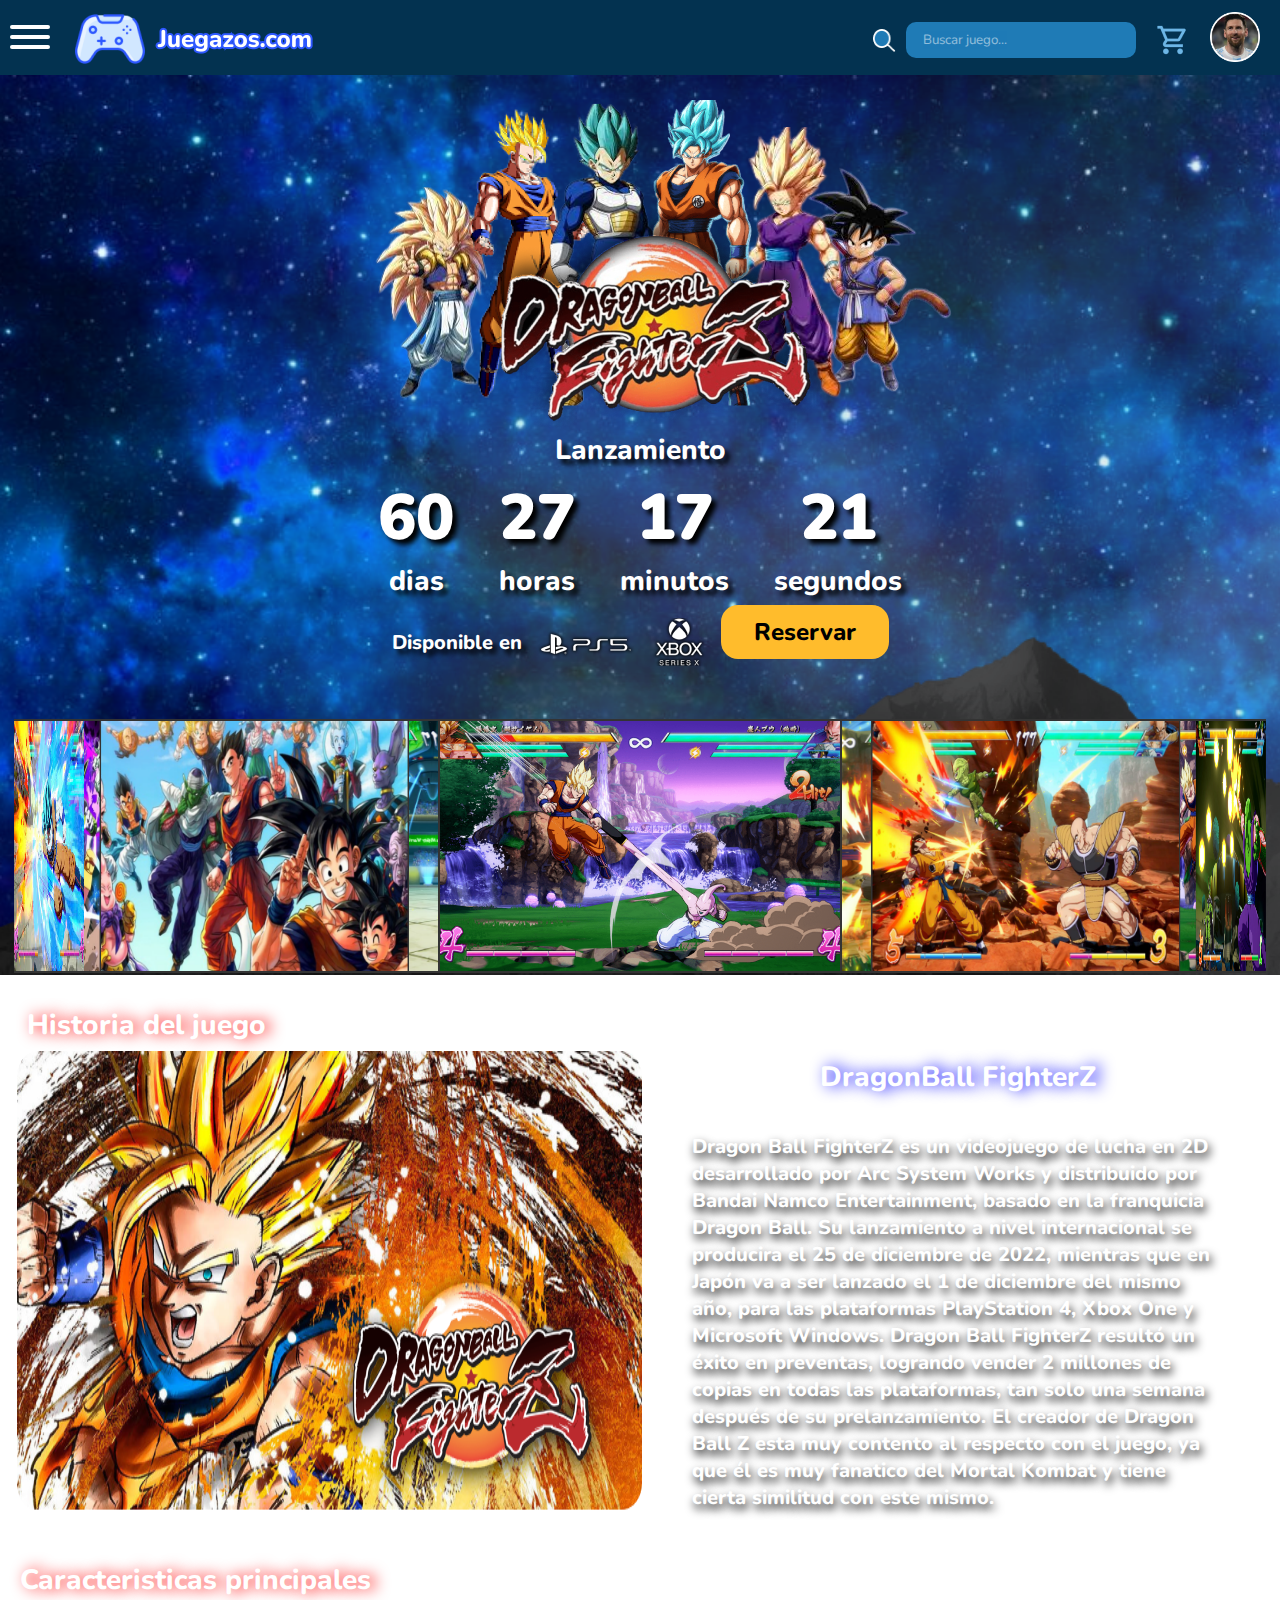
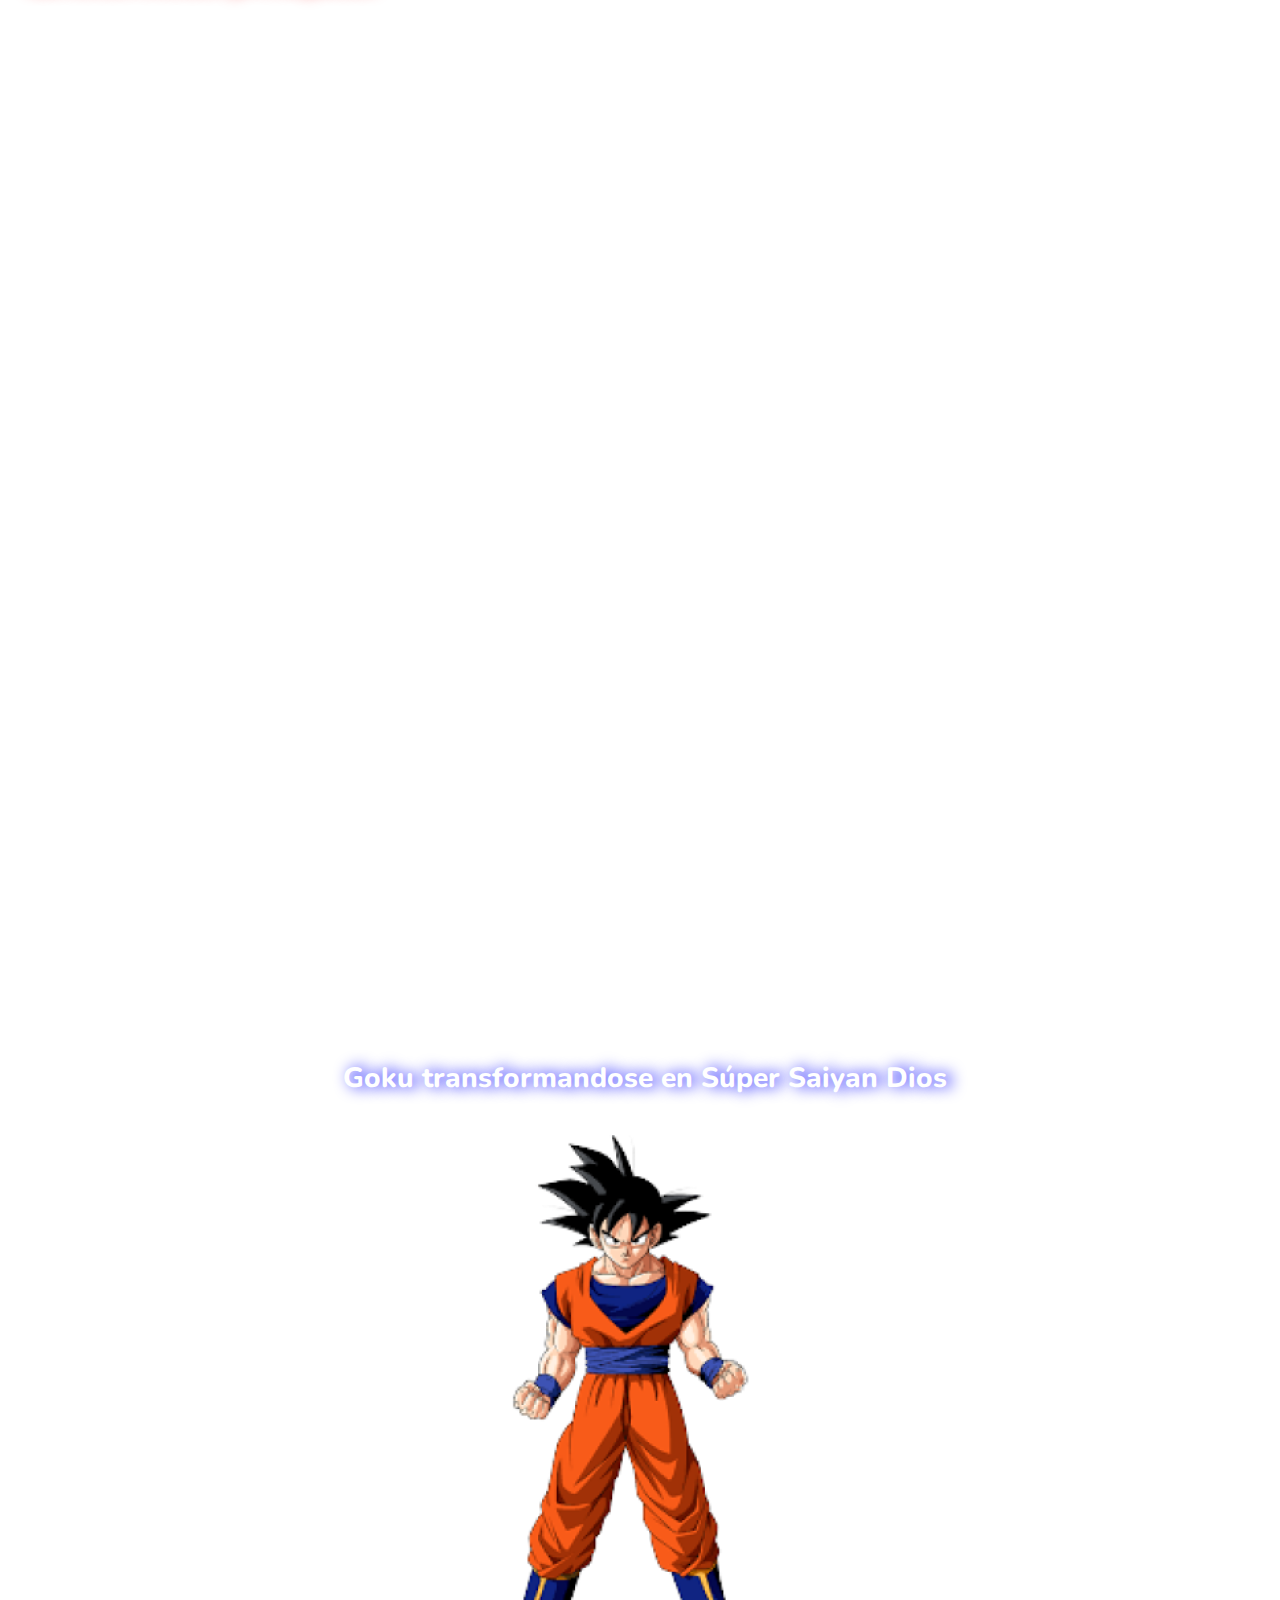
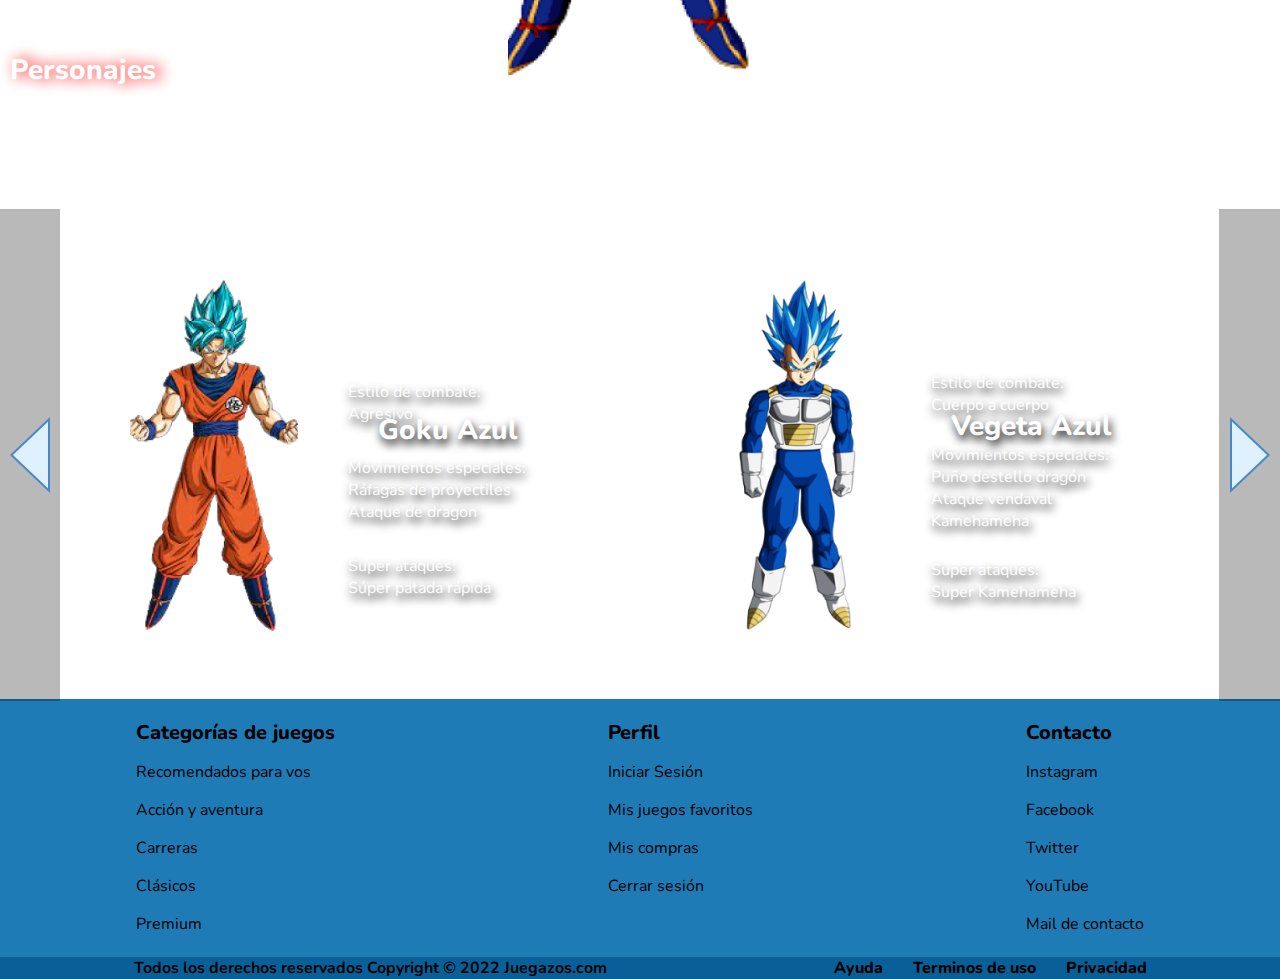
==== commit c1eef61b: "Merge branch 'devJoaco' into main" ====
--- a/dragonball.html
+++ b/dragonball.html
@@ -46,10 +46,12 @@
         </div>
     </header>
 
-
+    <div class="layer layer1"></div>
+    <div class="layer layer3"></div>
+    <div class="layer layer2"></div>
     <div class="nebulosaFondo">
         <img class="logoJuego" src="images/DragonBall/logoPersonajes.png" alt="Logo del juego">
-        <h1>Lanzamiento</h1>
+        <h1 class="disolveEffect">Lanzamiento</h1>
         <div class="temporizador">
             <div class="itemsTemporizador">
                 <p>60</p>
@@ -90,56 +92,30 @@
             <div class="items"><img src="images/DragonBall/galeria (9).png" alt=""></div>
         </section>
 
-        
-        <h2 class="sliderTitle" id="historia">Historia</h2>
-            <br><br><br>
-        <section class="history-section">
-            <div class="left-section">
-                <article id="history-card-1" class="history-card-content showContent">
-                    <div class="history-card-image">
-                        <img id="history-img-1" class="img-history slide-in" src="images/DragonBall/galeria (1).png"
-                            alt="knight image" width="60%">
-                    </div>
-                </article>
-                <article id="history-card-2" class="history-card-content">
-                    <div class="history-card-image">
-                        <img class="img-history slide-in" src="images/DragonBall/galeria (2).png" alt="knight image"
-                            width="60%">
-                    </div>
-                </article>
-                <article id="history-card-3" class="history-card-content">
-                    <div class="history-card-image">
-                        <img id="history-img-3" class="img-history slide-in" src="images/DragonBall/galeria (3).png"
-                            alt="knight image" width="60%">
-                    </div>
-                </article>
-            </div>
-            <div class="right-section">
-                <div id="history-text-1" class="history-text-content">
-                    <p id="history-paragraph-1" class="slide-in showContent">Dragon Ball FighterZ es un videojuego de lucha en 2D desarrollado por Arc System
+        <section class="historiaNueva textShadow">
+            <h1>Historia del juego</h1>
+            <div>
+                <img src="images/DragonBall/DBinicio.png" alt="Dragon Ball portada de juego">
+                <div class="historiaContenido">
+                    <h1 class="textShadowAzul">DragonBall FighterZ</h1>
+                    <h3>Dragon Ball FighterZ es un videojuego de lucha en 2D desarrollado por Arc System
                         Works y distribuido por Bandai Namco
                         Entertainment, basado en la franquicia Dragon Ball. Su lanzamiento a nivel internacional se producira el
                         25 de diciembre
                         de 2022, mientras que en Japón va a ser lanzado el 1 de diciembre del mismo año, para las plataformas
                         PlayStation 4, Xbox
                         One y Microsoft Windows.
-                        </p>
-                </div>
-                <div id="history-text-2" class="history-text-content">
-                    <p class="slide-in">Dragon Ball FighterZ resultó un éxito en preventas, logrando vender 2 millones de copias en todas las
+                        Dragon Ball FighterZ resultó un éxito en preventas, logrando vender 2 millones de copias en todas las
                         plataformas, tan solo
                         una semana después de su prelanzamiento.
-                        </p>
-                </div>
-                <div id="history-text-3" class="history-text-content">
-                    <p id="history-paragraph-3" class="slide-in">El creador de Dragon Ball Z esta muy contento al respecto con el juego, ya que él es muy fanatico del
+                        El creador de Dragon Ball Z esta muy contento al respecto con el juego, ya que él es muy fanatico del
                         Mortal Kombat y
-                        tiene cierta similitud con este mismo.</p>
-                </div>
-            </div>
-        </section>
-
-        <section id="feature" class="features textShadow">
+                        tiene cierta similitud con este mismo.</h3>
+                </div> 
+            </div>
+        </section>
+
+        <section class="features textShadow">
             <h1>Caracteristicas principales</h1>
             <div class="divCaracteristicas">
                 <section class="feature">
@@ -313,7 +289,6 @@
     <script type="text/javascript" src="js/menuPerfil.js"></script>
     <script type="text/javascript" src="js/sticky.js"></script>
     <script type="text/javascript" src="js/onScroll.js"></script>
-    <script type="text/javascript" src="js/verticalGallery.js"></script>
 </body>
 
 </html>--- a/css/style2.css
+++ b/css/style2.css
@@ -198,6 +198,8 @@
     display: block;
 }
 
+<<<<<<< HEAD
+=======
 
 .logoSticky{
     position: absolute;
@@ -243,6 +245,7 @@
 
 
 
+>>>>>>> devJoaco
 /*----PERFIL----*/
 .imagenPerfil{
     cursor: pointer;
@@ -605,6 +608,19 @@
 
 /*--------PAGINA DB------------*/
 
+@keyframes disolveEffect{
+    from {
+        opacity: 100%;
+    }
+    to {
+        opacity: 0%;
+    }
+}
+
+.disolveEffect{
+    animation: disolveEffect 1s infinite linear;
+}
+
 .textShadow{
     text-shadow: 2px 5px 10px black ;
 }
@@ -614,7 +630,6 @@
     margin-left: 10px;
 }
 .nebulosaFondo{
-    background-image: url("../images/DragonBall/Nebulosa.png");
     background-repeat: no-repeat;
     background-attachment: fixed;
     background-size: auto 900px;
@@ -624,6 +639,8 @@
     align-items: center;
     font-weight: 900;
     text-shadow: black 2px 0 10px;
+    z-index: 999;
+    position: relative;
 }
 .btnReservar{
     background-color: var(--acento);
@@ -651,6 +668,35 @@
 }
 
 
+
+@keyframes scroll{
+    0% {background-position-x: 0px;}
+    100% {background-position-x: -2560px;}
+}
+
+.layer{
+    width: 100%;
+    height: 100%;
+    position: absolute;
+    top: 75px;
+    left: 0;
+    background-repeat: repeat-x;
+    background-size: cover;
+}
+
+.layer1{
+    background-image: url(../images/DragonBall/Nebulosa.png);
+    animation: scroll 30s infinite linear;
+}
+.layer2{
+    background-image: url(../images/DragonBall/clouds.png);
+    animation: scroll 10s infinite linear;
+}
+.layer3{
+    background-image: url(../images/DragonBall/mountains.png);
+    animation: scroll 20s infinite linear;
+}
+
 .logoJuego{
     margin-top: 20px;
 }
@@ -904,9 +950,6 @@
     transform: translateY(0px);
     transition: 2s all ease;
 }
-.logoPerfilSticky{
-    width: 40px;
-}
 
 .divContenido{
     display: flex;
@@ -921,7 +964,7 @@
     background-repeat: no-repeat;
     background-attachment: fixed;
     background-size: 1366px;
-    height: 4000px;
+    height: 3200px;
 }
 .descripcion, .historia{
     max-width: 1280px;
@@ -1273,133 +1316,6 @@
 }
 
 
-/*seccion historia*/
-
-.history-section {
-    display: flex;
-    flex-direction: row;
-    width: 100%;
-    top: -90px;
-    position: relative;
-}
-
-.history-section p {
-    font-size: 1.4rem;
-    margin-right: 10rem;
-}
-
-.history-section .left-section {
-    display: flex;
-    flex-direction: column;
-    width: 40%;
-    margin: 0 5%;
-    z-index: 3;
-}
-
-.history-card-content {
-    width: 100%;
-    height: 400px;
-    top: 160px;
-    position: sticky;
-    display: none;
-}
-
-.showContent {
-    display: block;
-}
-
-
-.history-section .left-section .history-card-content .history-card-image {
-    width: 500px;
-    height: 320px;
-    z-index: 3;
-    display: flex;
-    justify-content: center;
-    align-items: center;
-}
-
-.img-history {
-    width: 100%;
-    height: 100%;
-    object-fit: cover;
-}
-
-.history-section .right-section {
-    display: flex;
-    flex-direction: column;
-    z-index: 2;
-    width: 50%;
-    overflow: hidden;
-}
-
-.history-section .right-section .history-text-content {
-    display: flex;
-    justify-content: center;
-    width: 80%;
-    margin: 0 10%;
-    height: 400px;
-
-}
-
-/*Clase que asigna la animacion de desaparicion*/
-.fade-in {
-    animation: ease 0.9s fadeOut-history forwards;
-    -webkit-animation: ease 0.9s fadeOut-history forwards;
-}
-/*Clase que asigna la animacion de aparicion*/
-.fade-in.appear {
-    animation: ease 0.9s fadeIn-history forwards;
-    -webkit-animation: ease 0.9s fadeIn-history forwards;
-}
-
-.showCard {
-    display: block;
-}
-/*Animacion aparicion seccion historia*/
-@keyframes fadeIn-history {
-    0% {
-        opacity: 0;
-    }
-
-    100% {
-        opacity: 1;
-    }
-}
-/*Animacion desaparicion seccion historia*/
-@keyframes fadeOut-history {
-    0% {
-        opacity: 1;
-    }
-
-    100% {
-        opacity: 0;
-    }
-}
-
-
-/*Transicion de historia*/
-.slide-up {
-    transform: translateY(150px);
-    transition: transform 0.5s ease-in;
-    animation: ease 0.9s fadeOut-history forwards;
-    -webkit-animation: ease 0.9s fadeOut-history forwards;
-    -webkit-transition: transform 0.5s ease-in;
-    -moz-transition: transform 0.5s ease-in;
-    -ms-transition: transform 0.5s ease-in;
-    -o-transition: transform 0.5s ease-in;
-}
-
-.slide-up.appear {
-    transform: translateY(0);
-    transition: transform 0.5s ease-in;
-    animation: ease 0.9s fadeIn-history forwards;
-    -webkit-transform: translateY(0);
-    -moz-transform: translateY(0);
-    -ms-transform: translateY(0);
-    -o-transform: translateY(0);
-}
-
-
 
 
 
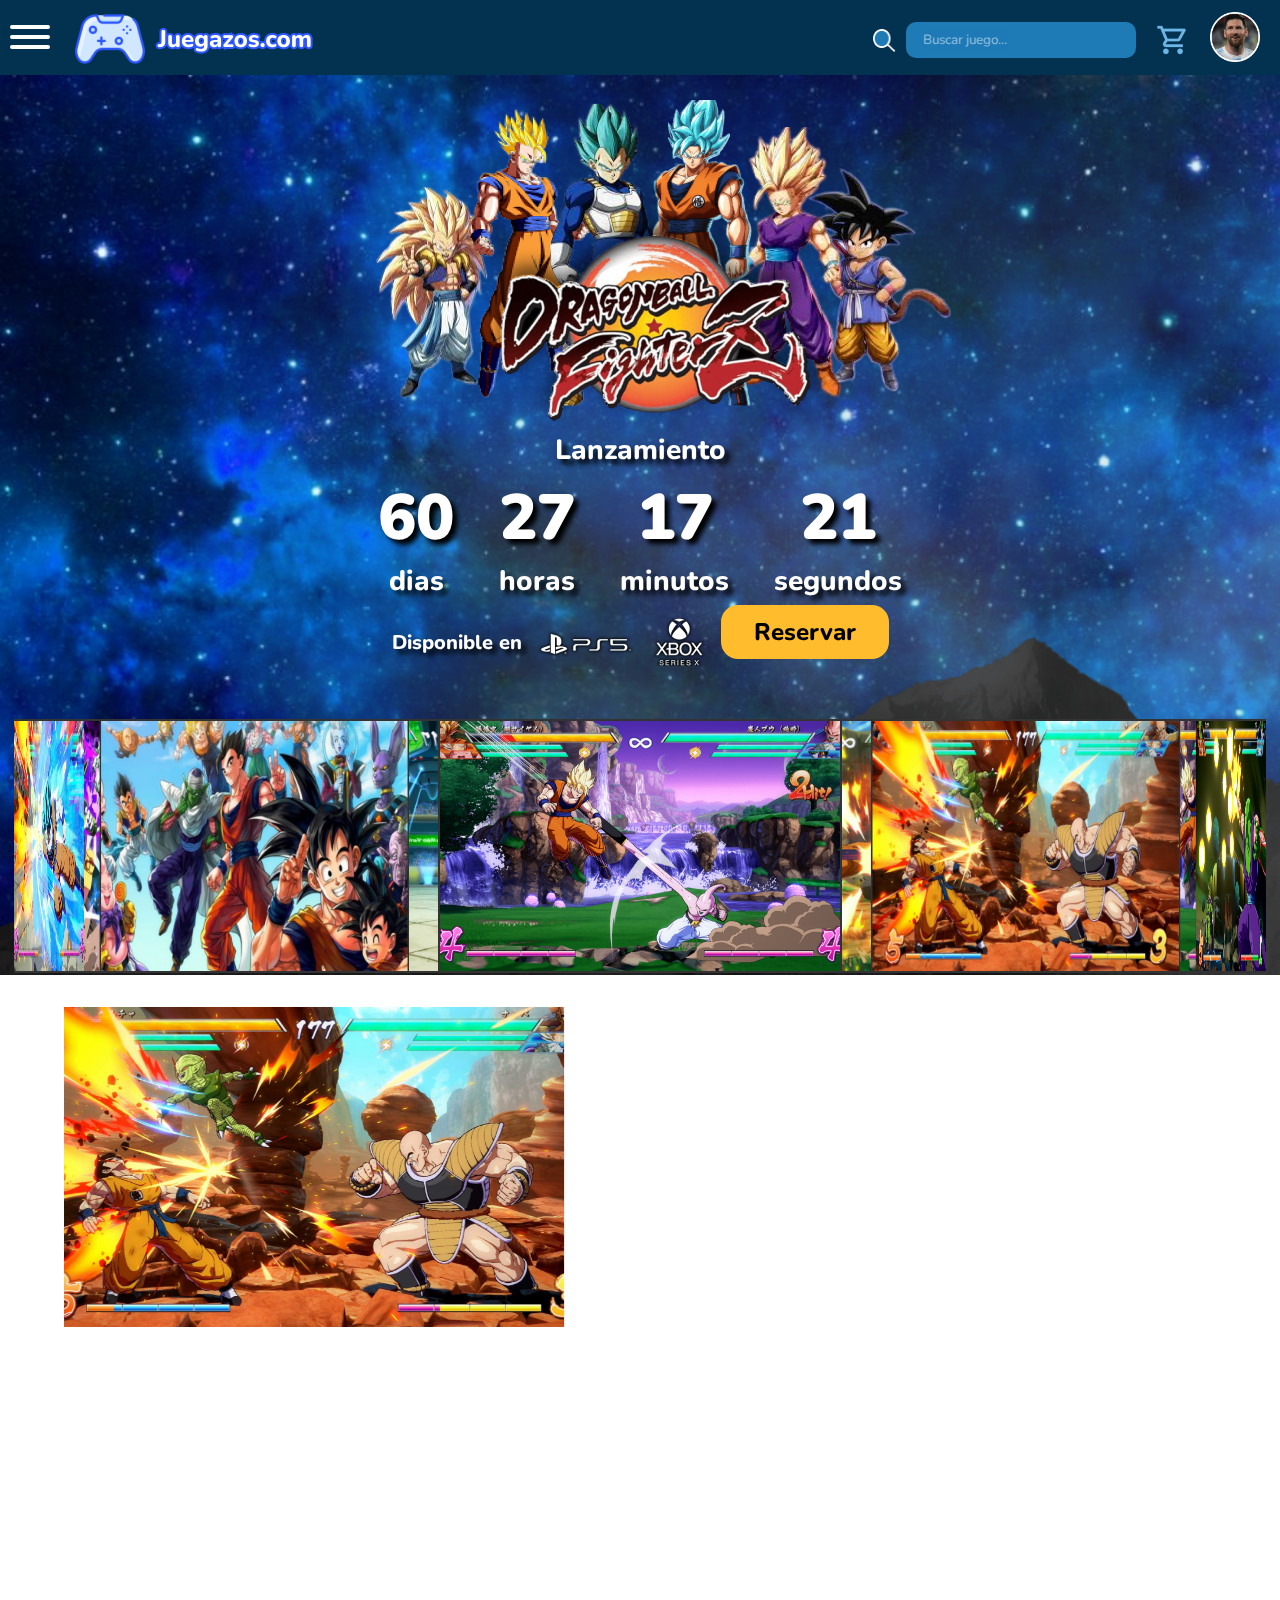
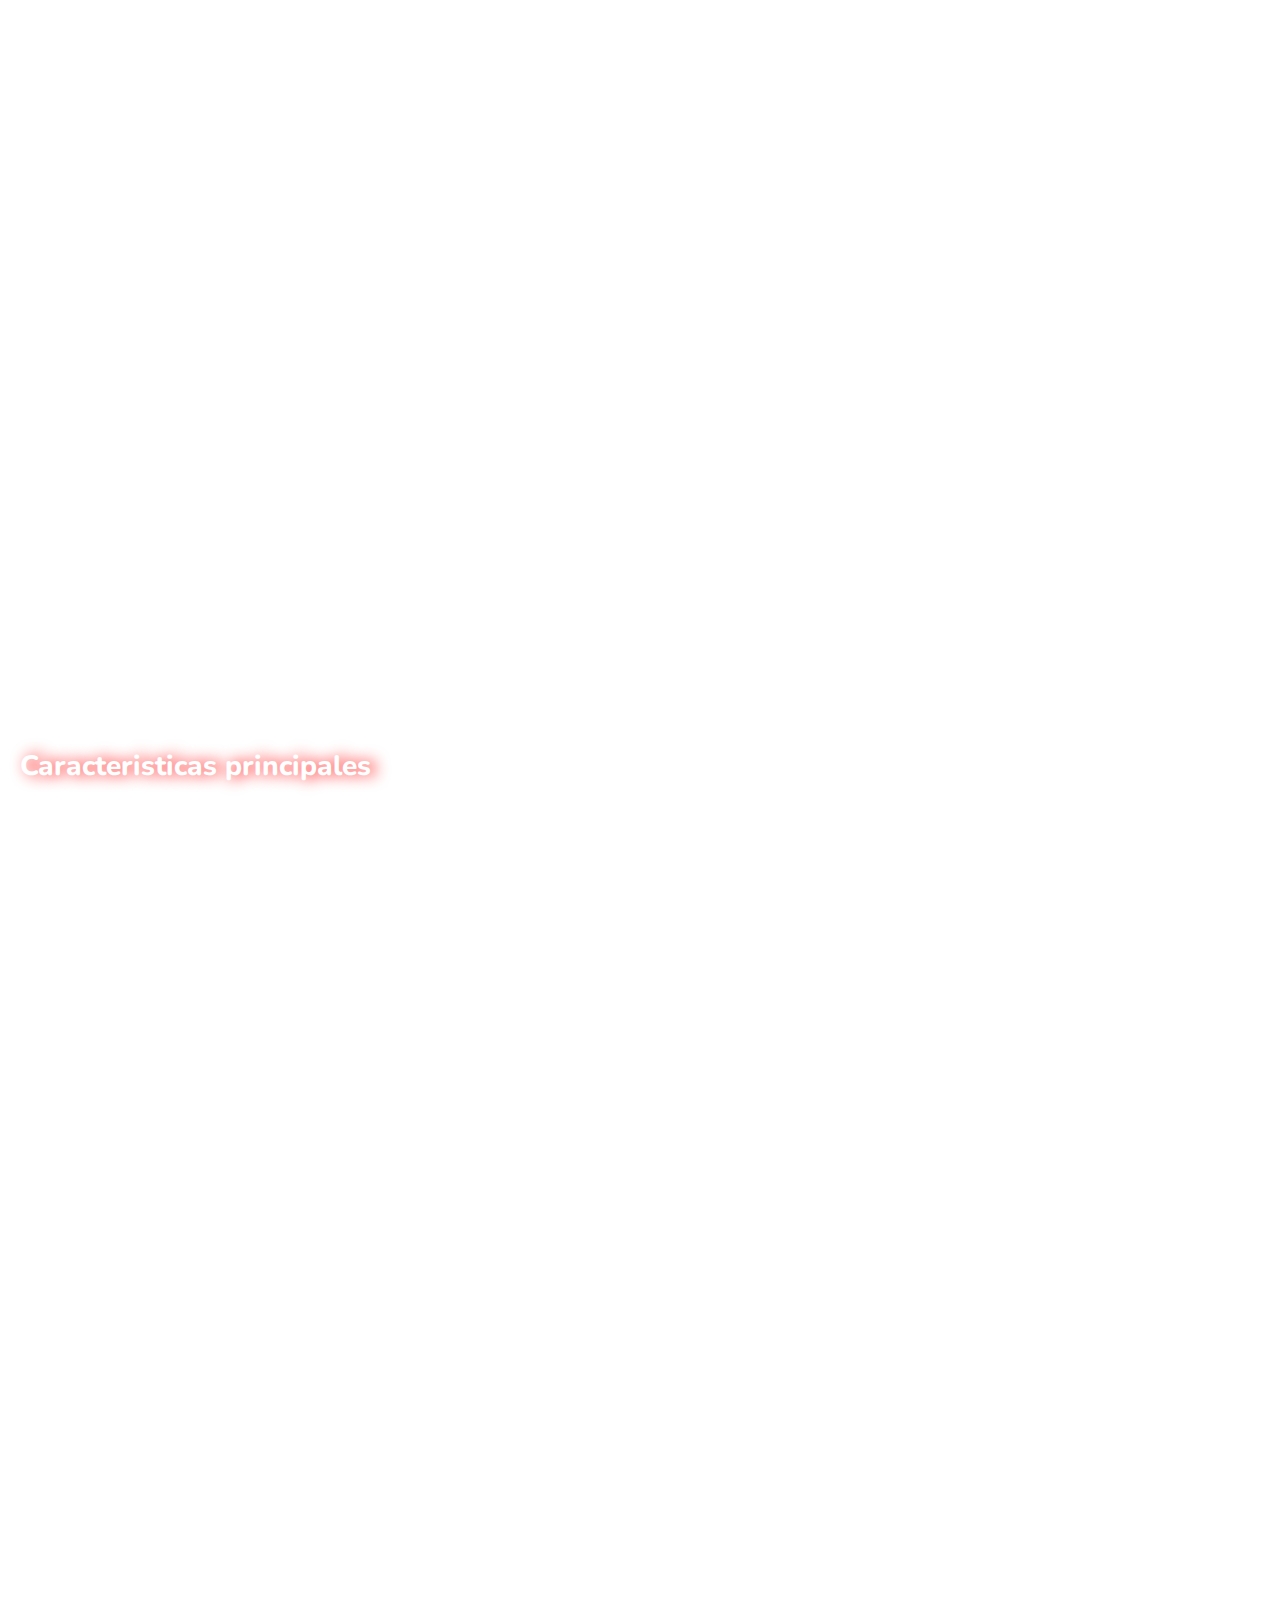
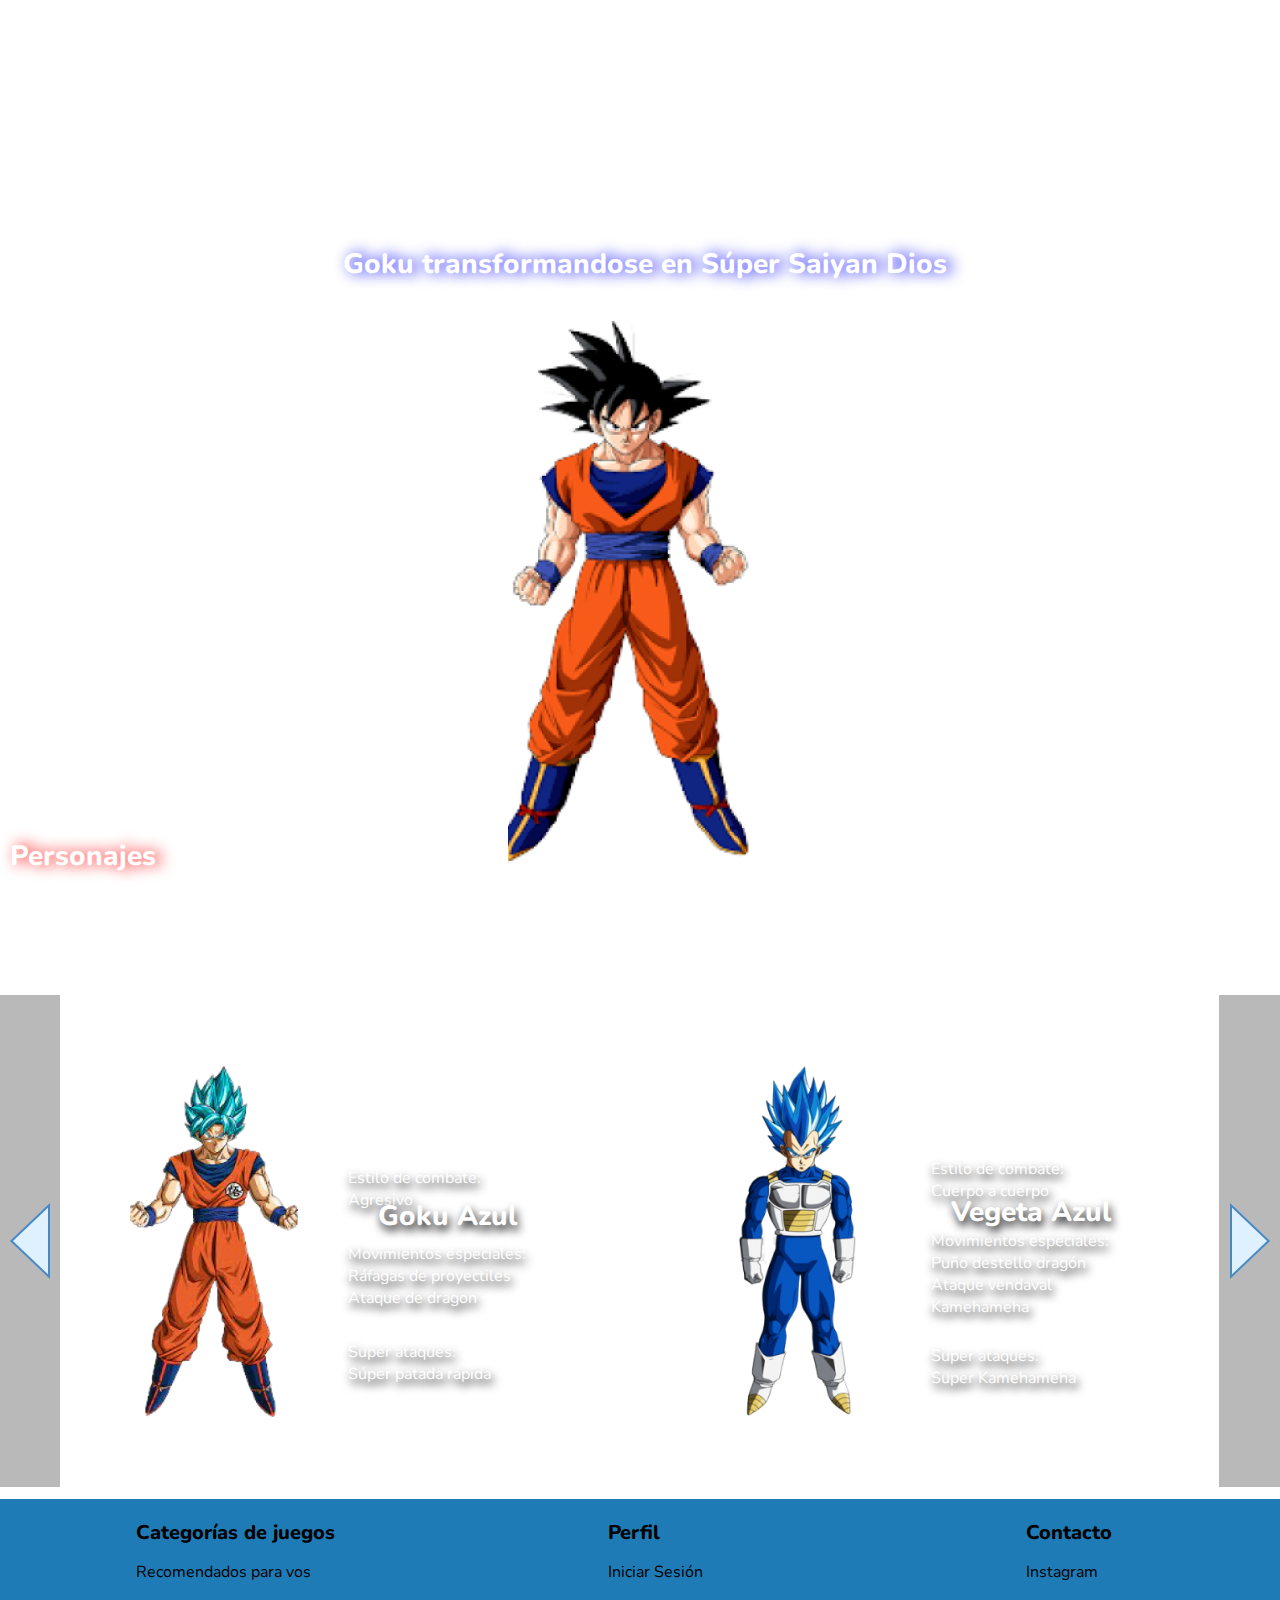
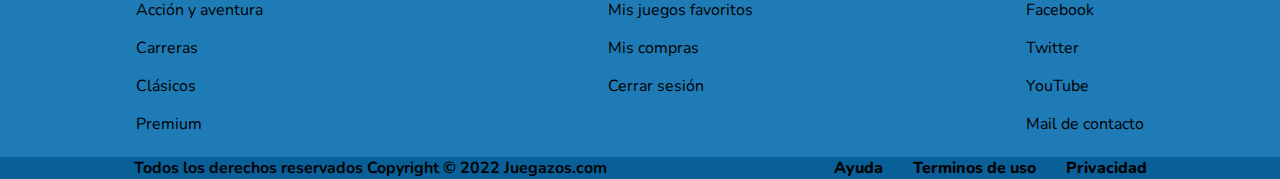
==== commit 5babf994: "Merge branch 'main' of https://github.com/galeguay/entregable4 into devJoaco" ====
--- a/dragonball.html
+++ b/dragonball.html
@@ -92,30 +92,56 @@
             <div class="items"><img src="images/DragonBall/galeria (9).png" alt=""></div>
         </section>
 
-        <section class="historiaNueva textShadow">
-            <h1>Historia del juego</h1>
-            <div>
-                <img src="images/DragonBall/DBinicio.png" alt="Dragon Ball portada de juego">
-                <div class="historiaContenido">
-                    <h1 class="textShadowAzul">DragonBall FighterZ</h1>
-                    <h3>Dragon Ball FighterZ es un videojuego de lucha en 2D desarrollado por Arc System
+        
+        <h2 class="sliderTitle" id="historia">Historia</h2>
+            <br><br><br>
+        <section class="history-section">
+            <div class="left-section">
+                <article id="history-card-1" class="history-card-content showContent">
+                    <div class="history-card-image">
+                        <img id="history-img-1" class="img-history slide-in" src="images/DragonBall/galeria (1).png"
+                            alt="knight image" width="60%">
+                    </div>
+                </article>
+                <article id="history-card-2" class="history-card-content">
+                    <div class="history-card-image">
+                        <img class="img-history slide-in" src="images/DragonBall/galeria (2).png" alt="knight image"
+                            width="60%">
+                    </div>
+                </article>
+                <article id="history-card-3" class="history-card-content">
+                    <div class="history-card-image">
+                        <img id="history-img-3" class="img-history slide-in" src="images/DragonBall/galeria (3).png"
+                            alt="knight image" width="60%">
+                    </div>
+                </article>
+            </div>
+            <div class="right-section">
+                <div id="history-text-1" class="history-text-content">
+                    <p id="history-paragraph-1" class="slide-in showContent">Dragon Ball FighterZ es un videojuego de lucha en 2D desarrollado por Arc System
                         Works y distribuido por Bandai Namco
                         Entertainment, basado en la franquicia Dragon Ball. Su lanzamiento a nivel internacional se producira el
                         25 de diciembre
                         de 2022, mientras que en Japón va a ser lanzado el 1 de diciembre del mismo año, para las plataformas
                         PlayStation 4, Xbox
                         One y Microsoft Windows.
-                        Dragon Ball FighterZ resultó un éxito en preventas, logrando vender 2 millones de copias en todas las
+                        </p>
+                </div>
+                <div id="history-text-2" class="history-text-content">
+                    <p class="slide-in">Dragon Ball FighterZ resultó un éxito en preventas, logrando vender 2 millones de copias en todas las
                         plataformas, tan solo
                         una semana después de su prelanzamiento.
-                        El creador de Dragon Ball Z esta muy contento al respecto con el juego, ya que él es muy fanatico del
+                        </p>
+                </div>
+                <div id="history-text-3" class="history-text-content">
+                    <p id="history-paragraph-3" class="slide-in">El creador de Dragon Ball Z esta muy contento al respecto con el juego, ya que él es muy fanatico del
                         Mortal Kombat y
-                        tiene cierta similitud con este mismo.</h3>
-                </div> 
-            </div>
-        </section>
-
-        <section class="features textShadow">
+                        tiene cierta similitud con este mismo.</p>
+                </div>
+            </div>
+        </section>
+
+        <section id="feature" class="features textShadow">
             <h1>Caracteristicas principales</h1>
             <div class="divCaracteristicas">
                 <section class="feature">
@@ -289,6 +315,7 @@
     <script type="text/javascript" src="js/menuPerfil.js"></script>
     <script type="text/javascript" src="js/sticky.js"></script>
     <script type="text/javascript" src="js/onScroll.js"></script>
+    <script type="text/javascript" src="js/verticalGallery.js"></script>
 </body>
 
 </html>--- a/css/style2.css
+++ b/css/style2.css
@@ -93,7 +93,7 @@
 
 
 
-/*HEADER*/
+/*--------------------------------------HEADER*/
 
 header{
     width: 100%;
@@ -128,7 +128,7 @@
 }
 
 
-/** MENU HAMBURGUESA NUEVO*/
+/*--------------------------------------* MENU HAMBURGUESA NUEVO*/
 .hamburger {
     min-height: 30px;
     max-width: 50px;
@@ -152,7 +152,7 @@
 }
 
 
-/* ANIMACION X*/
+/*-------------------------------------- ANIMACION X*/
 
 .open .hamburger-inner{
     transform: translate3d(0,10px,0) rotate(45deg);
@@ -198,8 +198,6 @@
     display: block;
 }
 
-<<<<<<< HEAD
-=======
 
 .logoSticky{
     position: absolute;
@@ -245,8 +243,7 @@
 
 
 
->>>>>>> devJoaco
-/*----PERFIL----*/
+/*------------------------------------------PERFIL----*/
 .imagenPerfil{
     cursor: pointer;
 }
@@ -336,7 +333,7 @@
     margin-left: 17px;
 }
 
-/*SECTION LANZAMIENTO*/
+/*--------------------------------------SECTION LANZAMIENTO*/
 .lanzamiento{
     margin: 0px 17px 17px 17px;
 }
@@ -369,7 +366,7 @@
     padding-right: 50px;
 }
 
-/** HISTORIA NUEVA*/
+/*--------------------------------------* HISTORIA NUEVA*/
 .historiaNueva{
     margin: 0px 17px 17px 17px;
 }
@@ -442,7 +439,7 @@
     color: black;
 }
 
-/*RECOMENDADOS*/
+/*--------------------------------------RECOMENDADOS*/
 .category h1{
     padding-left: 38px;
     background: linear-gradient(90deg, rgba(3,50,80,1) 35%, rgba(0,24,40,1) 50%);
@@ -454,7 +451,7 @@
     color: black;
     background: linear-gradient(90deg, var(--primarioLuz2) 35%, rgb(0,24,40,1) 50%);
 }
-/*CARRUSELES*/
+/*--------------------------------------CARRUSELES*/
 .carrusel{
     display: flex;
 }
@@ -548,7 +545,7 @@
     margin-bottom: 10px;
 }
 
-/*FOOTER*/
+/*--------------------------------------FOOTER*/
 footer{
     color: black;
     background-color: var(--primarioLuz1);
@@ -606,7 +603,7 @@
     color: black;
 }
 
-/*--------PAGINA DB------------*/
+/*----------------------------------------------PAGINA DB------------*/
 
 @keyframes disolveEffect{
     from {
@@ -829,7 +826,7 @@
     row-gap: 15px;
 }
 
-/**FUTURE EN MOVIMIENTO*/
+/*--------------------------------------*FUTURE EN MOVIMIENTO*/
 .imageFeature{
     position: relative;
     transform: translateX(-700px);
@@ -922,7 +919,7 @@
     align-items: center;
 }
 
-/**PUNTO 9 */
+/*--------------------------------------*PUNTO 9 */
 
 .tituloPersonajes{
     position: relative;
@@ -949,6 +946,9 @@
 .tituloVegeta.activeTituloVegeta{
     transform: translateY(0px);
     transition: 2s all ease;
+}
+.logoPerfilSticky{
+    width: 40px;
 }
 
 .divContenido{
@@ -964,7 +964,7 @@
     background-repeat: no-repeat;
     background-attachment: fixed;
     background-size: 1366px;
-    height: 3200px;
+    height: 4000px;
 }
 .descripcion, .historia{
     max-width: 1280px;
@@ -975,10 +975,8 @@
     margin-bottom: 70px;
 }
 
-/* ---------GAMECARD--------- */
+/*-------------------------------------- ---------GAMECARD--------- */
 .gameCard, .payGameCard{
-    /*position: relative;
-    z-index: -1px;*/
     display: flex;
     flex-direction: column;
     min-width: 280px;
@@ -1030,7 +1028,7 @@
 }
 
 
-/**SPRITE SHEETE*/
+/*--------------------------------------*SPRITE SHEETE*/
 .spriteSheet{
     margin: 30px;
     width: 298px;
@@ -1053,18 +1051,13 @@
     }
 }
 
- /* -----CARRUSEL PERSONAJES -------*/
+ /*--------------------------------------CARRUSEL PERSONAJES -------*/
 
 .personaje{
     -webkit-transition: all 0.7s ease;
     transition: all 0.7s ease;
 }
-/* .personaje img:hover{
-    -webkit-transform: rotateY(180deg);
-    -webkit-transform-style: preserve-3d;
-    transform: rotateY(180deg);
-    transform-style: preserve-3d;
-} */
+
 .personaje:hover{
     -webkit-transform:scale(1.3);
     transform: scale(1.2);
@@ -1125,7 +1118,7 @@
     color: black;
 }
 
-/* ---------CARRUSEL--------- */
+/*-------------------------------------- ---------CARRUSEL--------- */
 
 .slider-wrapper {
     position: relative;
@@ -1316,6 +1309,133 @@
 }
 
 
+/*seccion historia*/
+
+.history-section {
+    display: flex;
+    flex-direction: row;
+    width: 100%;
+    top: -90px;
+    position: relative;
+}
+
+.history-section p {
+    font-size: 1.4rem;
+    margin-right: 10rem;
+}
+
+.history-section .left-section {
+    display: flex;
+    flex-direction: column;
+    width: 40%;
+    margin: 0 5%;
+    z-index: 3;
+}
+
+.history-card-content {
+    width: 100%;
+    height: 400px;
+    top: 160px;
+    position: sticky;
+    display: none;
+}
+
+.showContent {
+    display: block;
+}
+
+
+.history-section .left-section .history-card-content .history-card-image {
+    width: 500px;
+    height: 320px;
+    z-index: 3;
+    display: flex;
+    justify-content: center;
+    align-items: center;
+}
+
+.img-history {
+    width: 100%;
+    height: 100%;
+    object-fit: cover;
+}
+
+.history-section .right-section {
+    display: flex;
+    flex-direction: column;
+    z-index: 2;
+    width: 50%;
+    overflow: hidden;
+}
+
+.history-section .right-section .history-text-content {
+    display: flex;
+    justify-content: center;
+    width: 80%;
+    margin: 0 10%;
+    height: 400px;
+
+}
+
+/*Clase que asigna la animacion de desaparicion*/
+.fade-in {
+    animation: ease 0.9s fadeOut-history forwards;
+    -webkit-animation: ease 0.9s fadeOut-history forwards;
+}
+/*Clase que asigna la animacion de aparicion*/
+.fade-in.appear {
+    animation: ease 0.9s fadeIn-history forwards;
+    -webkit-animation: ease 0.9s fadeIn-history forwards;
+}
+
+.showCard {
+    display: block;
+}
+/*Animacion aparicion seccion historia*/
+@keyframes fadeIn-history {
+    0% {
+        opacity: 0;
+    }
+
+    100% {
+        opacity: 1;
+    }
+}
+/*Animacion desaparicion seccion historia*/
+@keyframes fadeOut-history {
+    0% {
+        opacity: 1;
+    }
+
+    100% {
+        opacity: 0;
+    }
+}
+
+
+/*Transicion de historia*/
+.slide-up {
+    transform: translateY(150px);
+    transition: transform 0.5s ease-in;
+    animation: ease 0.9s fadeOut-history forwards;
+    -webkit-animation: ease 0.9s fadeOut-history forwards;
+    -webkit-transition: transform 0.5s ease-in;
+    -moz-transition: transform 0.5s ease-in;
+    -ms-transition: transform 0.5s ease-in;
+    -o-transition: transform 0.5s ease-in;
+}
+
+.slide-up.appear {
+    transform: translateY(0);
+    transition: transform 0.5s ease-in;
+    animation: ease 0.9s fadeIn-history forwards;
+    -webkit-transform: translateY(0);
+    -moz-transform: translateY(0);
+    -ms-transform: translateY(0);
+    -o-transform: translateY(0);
+}
+
+
 
 
 
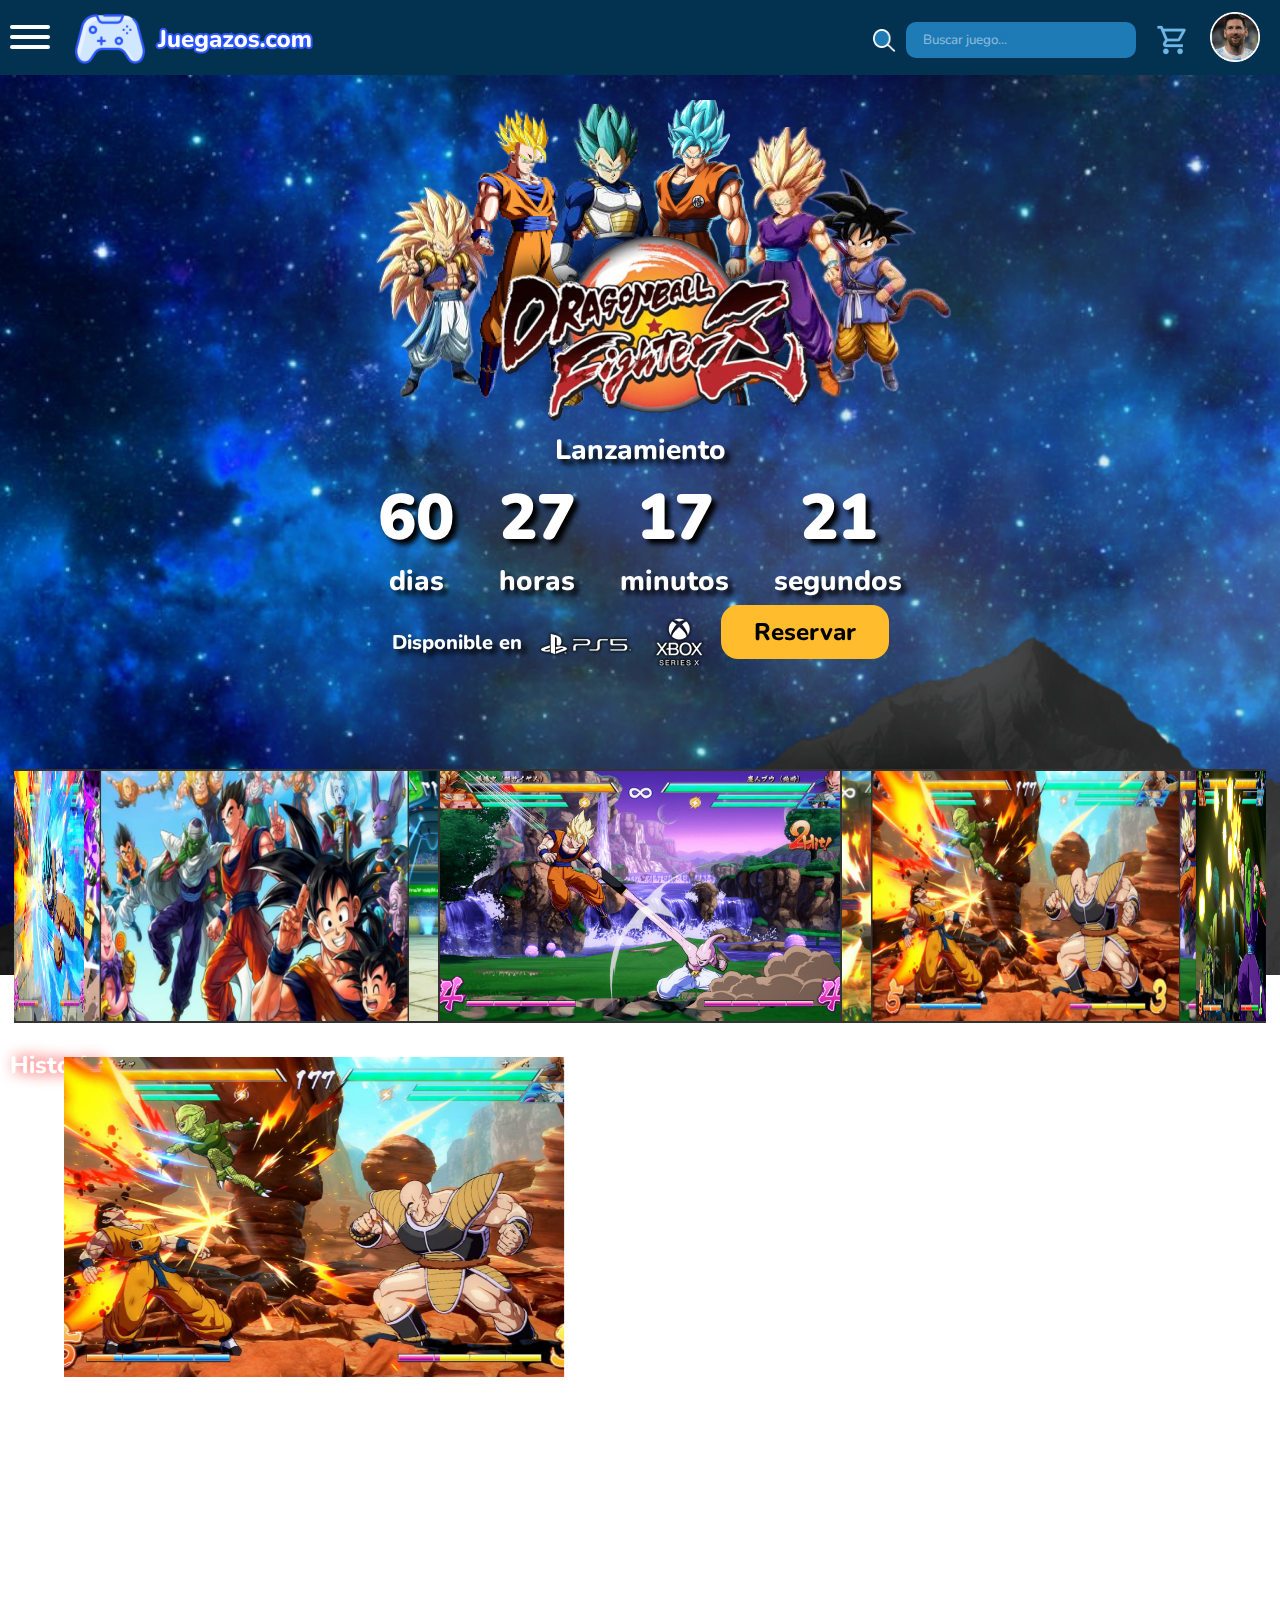
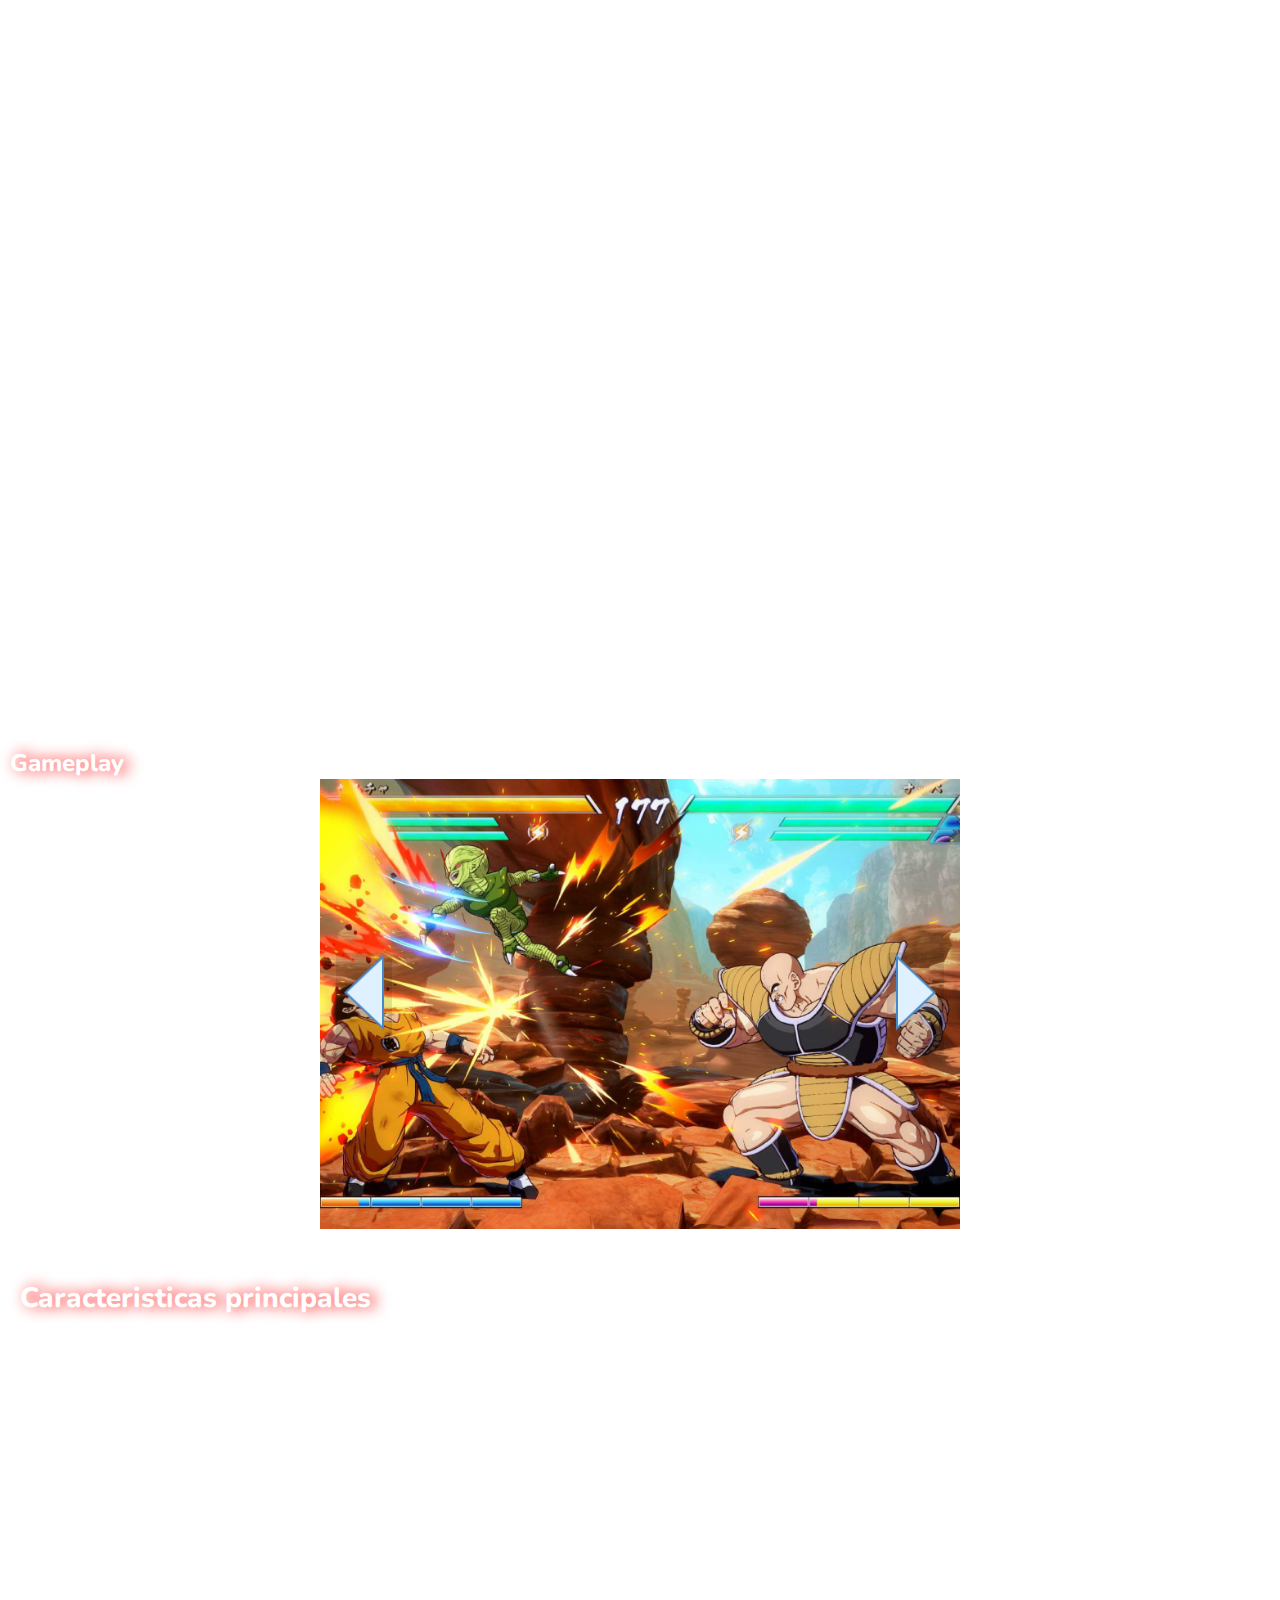
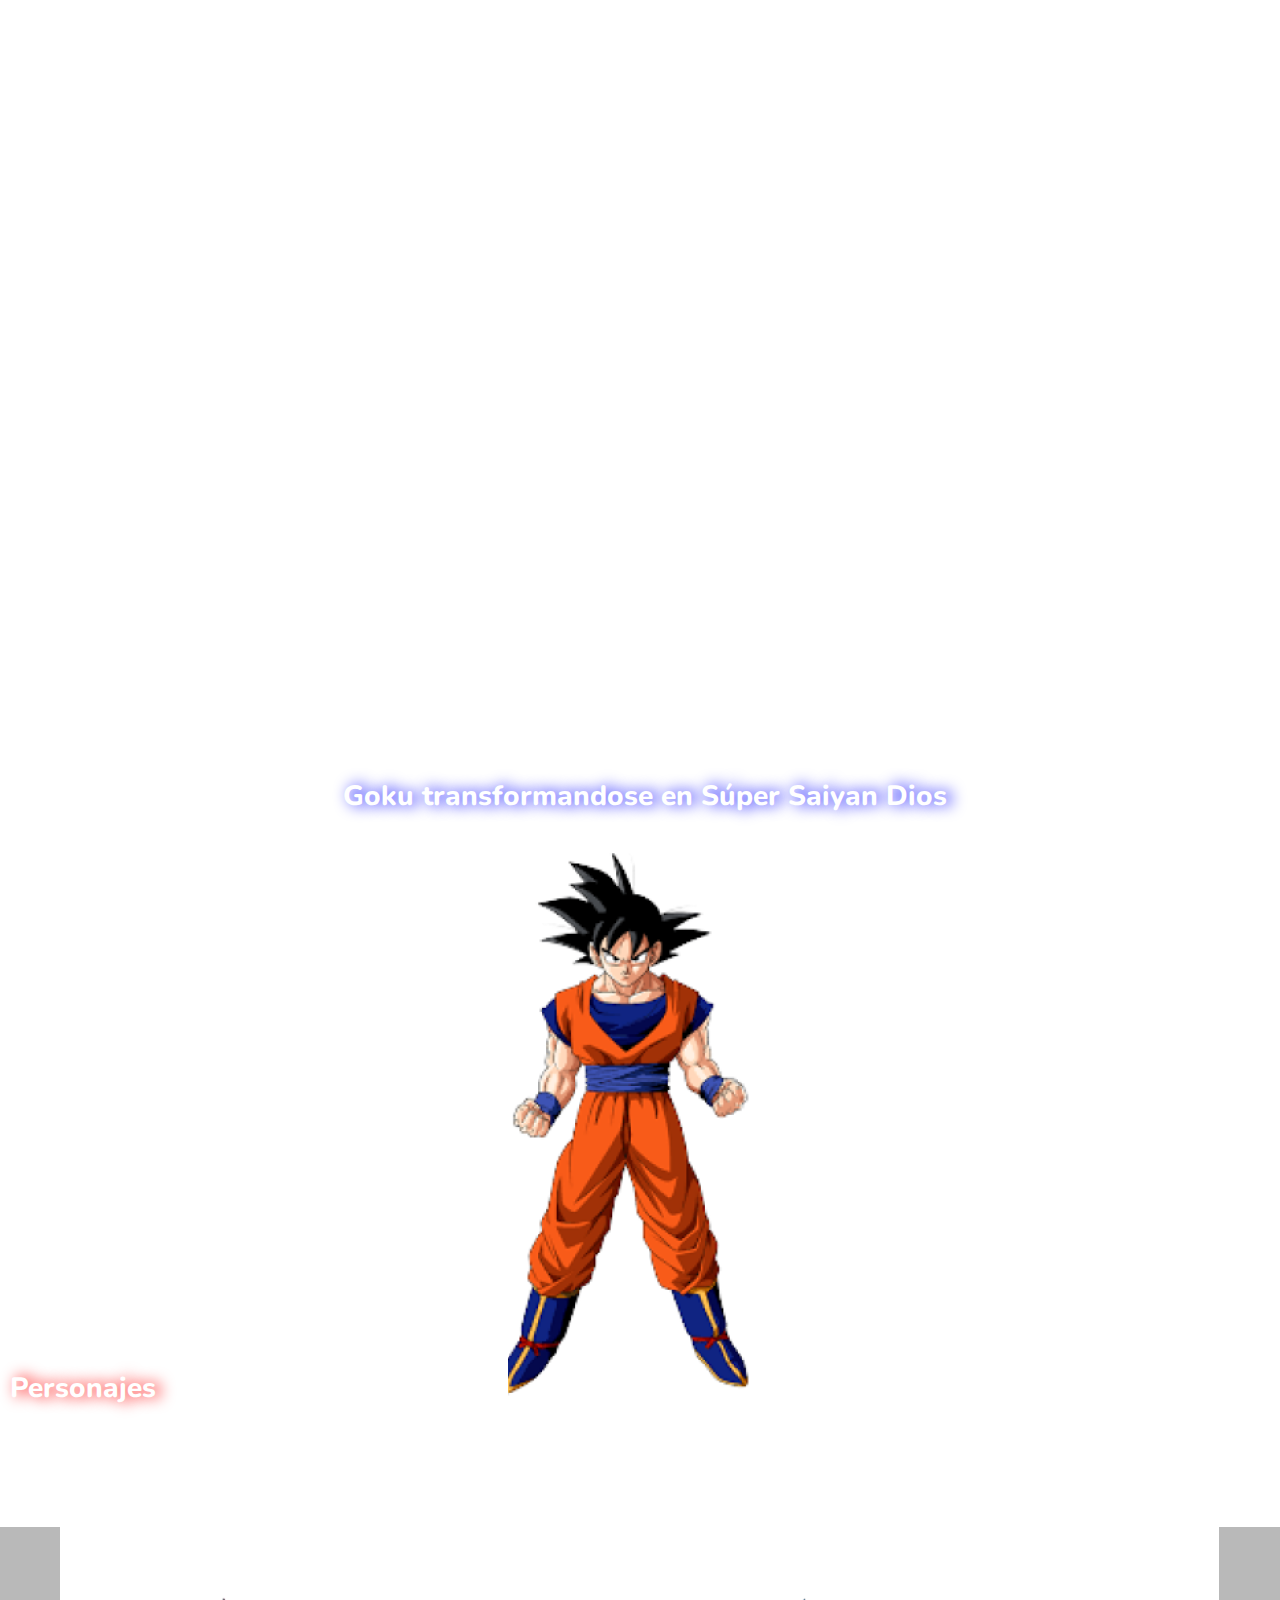
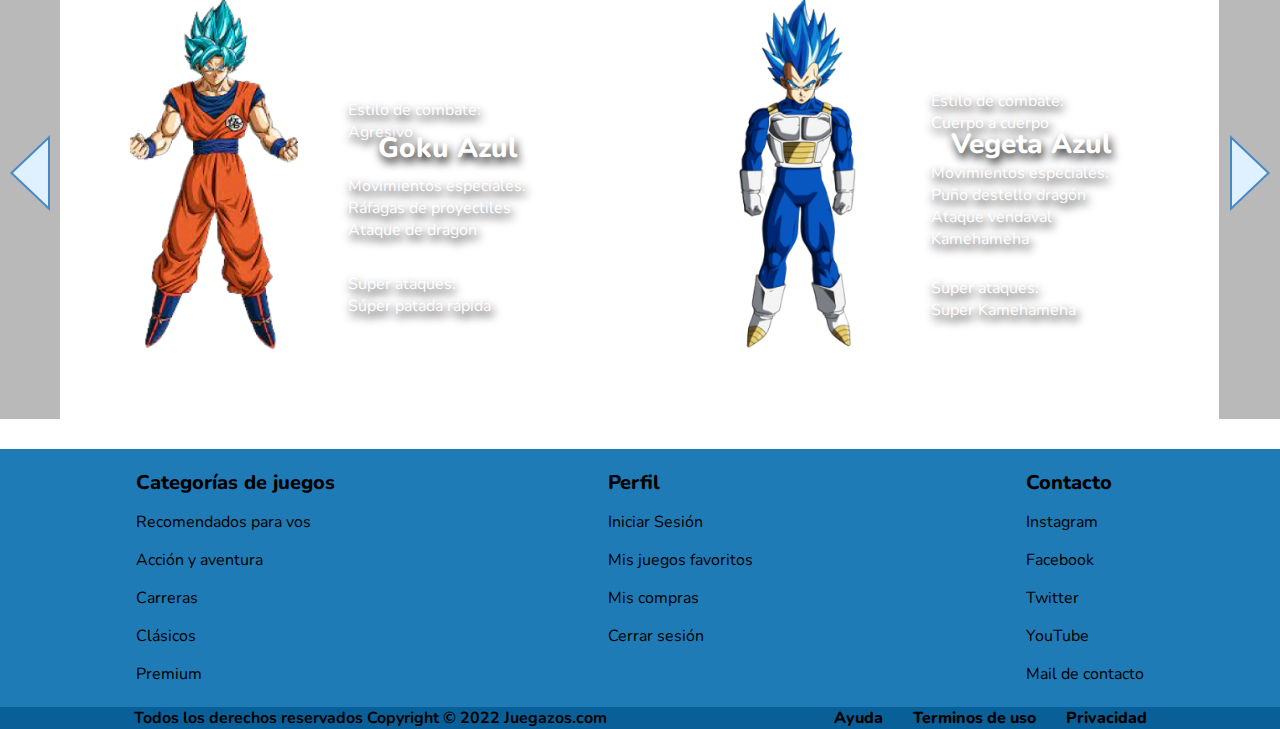
==== commit 830fe35f: "Se hizo carrousel imagenes animado" ====
--- a/dragonball.html
+++ b/dragonball.html
@@ -93,7 +93,7 @@
         </section>
 
         
-        <h2 class="sliderTitle" id="historia">Historia</h2>
+        <h2 class="sliderTitle textShadowRed" id="historia">Historia</h2>
             <br><br><br>
         <section class="history-section">
             <div class="left-section">
@@ -140,6 +140,28 @@
                 </div>
             </div>
         </section>
+
+        <h2 class="sliderTitle textShadowRed" id="gameplay">Gameplay</h2>
+            <section>
+                <div class="carrousel" data-carrousel>
+                    <button class="carrousel-button prev" data-carrousel-button="prev"><img src="images/left-arrow.png" alt=""></button>
+                    <button class="carrousel-button next" data-carrousel-button="next"><img src="images/right-arrow.png" alt=""></button>
+                    <ul data-slides>
+                        <li class="slide" data-active>
+                            <img src="images/DragonBall/galeria (1).png" alt="gameplay image 1">
+                        </li>
+                        <li class="slide">
+                            <img src="images/DragonBall/galeria (2).png" alt="gameplay image 2">
+                        </li>
+                        <li class="slide">
+                            <img src="images/DragonBall/galeria (3).png" alt="gameplay image 3">
+                        </li>
+                        <li class="slide">
+                            <img src="images/DragonBall/galeria (4).png" alt="gameplay image 4">
+                        </li>
+                    </ul>
+                </div>
+            </section>
 
         <section id="feature" class="features textShadow">
             <h1>Caracteristicas principales</h1>
@@ -316,6 +338,7 @@
     <script type="text/javascript" src="js/sticky.js"></script>
     <script type="text/javascript" src="js/onScroll.js"></script>
     <script type="text/javascript" src="js/verticalGallery.js"></script>
+    <script type="text/javascript" src="js/carrouselGallery.js"></script>
 </body>
 
 </html>--- a/css/style2.css
+++ b/css/style2.css
@@ -400,6 +400,11 @@
     text-shadow: rgb(0, 0, 255) 5px 0 15px;
     margin-left: 10px;
 }
+.textShadowRed{
+    text-shadow: 5px 5px 5px black ;
+    text-shadow: rgb(255, 0, 0) 5px 0 15px;
+    margin-left: 10px;
+}
 
 .button{
     height: fit-content;
@@ -638,6 +643,7 @@
     text-shadow: black 2px 0 10px;
     z-index: 999;
     position: relative;
+    margin-bottom: 50px;
 }
 .btnReservar{
     background-color: var(--acento);
@@ -738,6 +744,8 @@
 }
 
 .gallery-rotate {
+    /* margin-top: 50px; */
+    /* margin-left: 50px; */
     padding: 20px 0 20px 0;
     left: 0;
     right: 0;
@@ -964,7 +972,7 @@
     background-repeat: no-repeat;
     background-attachment: fixed;
     background-size: 1366px;
-    height: 4000px;
+    height: 4500px;
 }
 .descripcion, .historia{
     max-width: 1280px;
@@ -1436,6 +1444,151 @@
 }
 
 
+/* SECCION GAMEPLAY*/
+
+.carrousel {
+    width: 50vw;
+    height: 50vh;
+    margin: 0 auto;
+    position: relative;
+}
+
+.carrousel>ul {
+    margin: 0;
+    padding: 0;
+    list-style: none;
+}
+
+.slide {
+    position: absolute;
+    inset: 0;
+    opacity: 0;
+    transition: 200ms opacity ease-in-out;
+    transition-delay: 200ms;
+    -webkit-transition: 200ms opacity ease-in-out;
+    -moz-transition: 200ms opacity ease-in-out;
+    -ms-transition: 200ms opacity ease-in-out;
+    -o-transition: 200ms opacity ease-in-out;
+}
+
+
+.slide>img {
+    display: block;
+    width: 100%;
+    height: 100%;
+    object-fit: cover;
+    object-position: center;
+}
+
+@keyframes fadeIn {
+    0% {
+        opacity: 0;
+        transform: scale(1.2);
+        -webkit-transform: scale(1.2);
+        -moz-transform: scale(1.2);
+        -ms-transform: scale(1.2);
+        -o-transform: scale(1.2);
+    }
+
+    100% {
+        opacity: 1;
+        transform: scale(1);
+        -webkit-transform: scale(1);
+        -moz-transform: scale(1);
+        -ms-transform: scale(1);
+        -o-transform: scale(1);
+    }
+}
+
+/*muestra solo la imagen que con data-active (puesto desde js)*/
+
+.slide[data-active] {
+    opacity: 1;
+    z-index: 1;
+    animation: fadeInSmaller 1.8s;
+    transition-delay: 20ms;
+    -webkit-animation: fadeInSmaller 1.8s;
+}
+
+/*animacion de scale mas grande y opacidad 0, a scale original con opacidad 1, esto de forma gradual*/
+@keyframes fadeInSmaller {
+    0% {
+        opacity: 0;
+        transform: scale(1.2);
+        -webkit-transform: scale(1.2);
+        -moz-transform: scale(1.2);
+        -ms-transform: scale(1.2);
+        -o-transform: scale(1.2);
+    }
+
+    100% {
+        opacity: 1;
+        transform: scale(1);
+        -webkit-transform: scale(1);
+        -moz-transform: scale(1);
+        -ms-transform: scale(1);
+        -o-transform: scale(1);
+    }
+}
+
+
+.carrousel-button {
+    position: absolute;
+    z-index: 2;
+    background: none;
+    border: none;
+    font-size: 4rem;
+    top: 50%;
+    transform: translateY(-50%);
+    color: rgba(255, 255, 255, .5);
+    cursor: pointer;
+    border-radius: .25rem;
+    padding: 0 .5rem;
+    background-color: rgba(0, 0, 0, .1);
+}
+
+.carrousel-button:hover,
+.carrousel-button:focus {
+    color: white;
+    background-color: rgba(0, 0, 0, .2);
+}
+
+.carrousel-button:focus {
+    outline: 1px solid black;
+}
+
+.carrousel-button.prev {
+    left: 1rem;
+}
+
+.carrousel-button.next {
+    right: 1rem;
+}
+
+
+
+/**/
+
+
+.rise {
+    opacity: 0;
+    animation: rise 1s ease-in-out forwards;
+    -webkit-animation: rise 1s ease-in-out forwards;
+}
+
+
+@keyframes rise {
+    0% {
+        transform: translateY(2rem);
+        opacity: 0;
+    }
+
+    100% {
+        transform: translateY(0);
+        opacity: 1;
+    }
+}
+
 
 
 
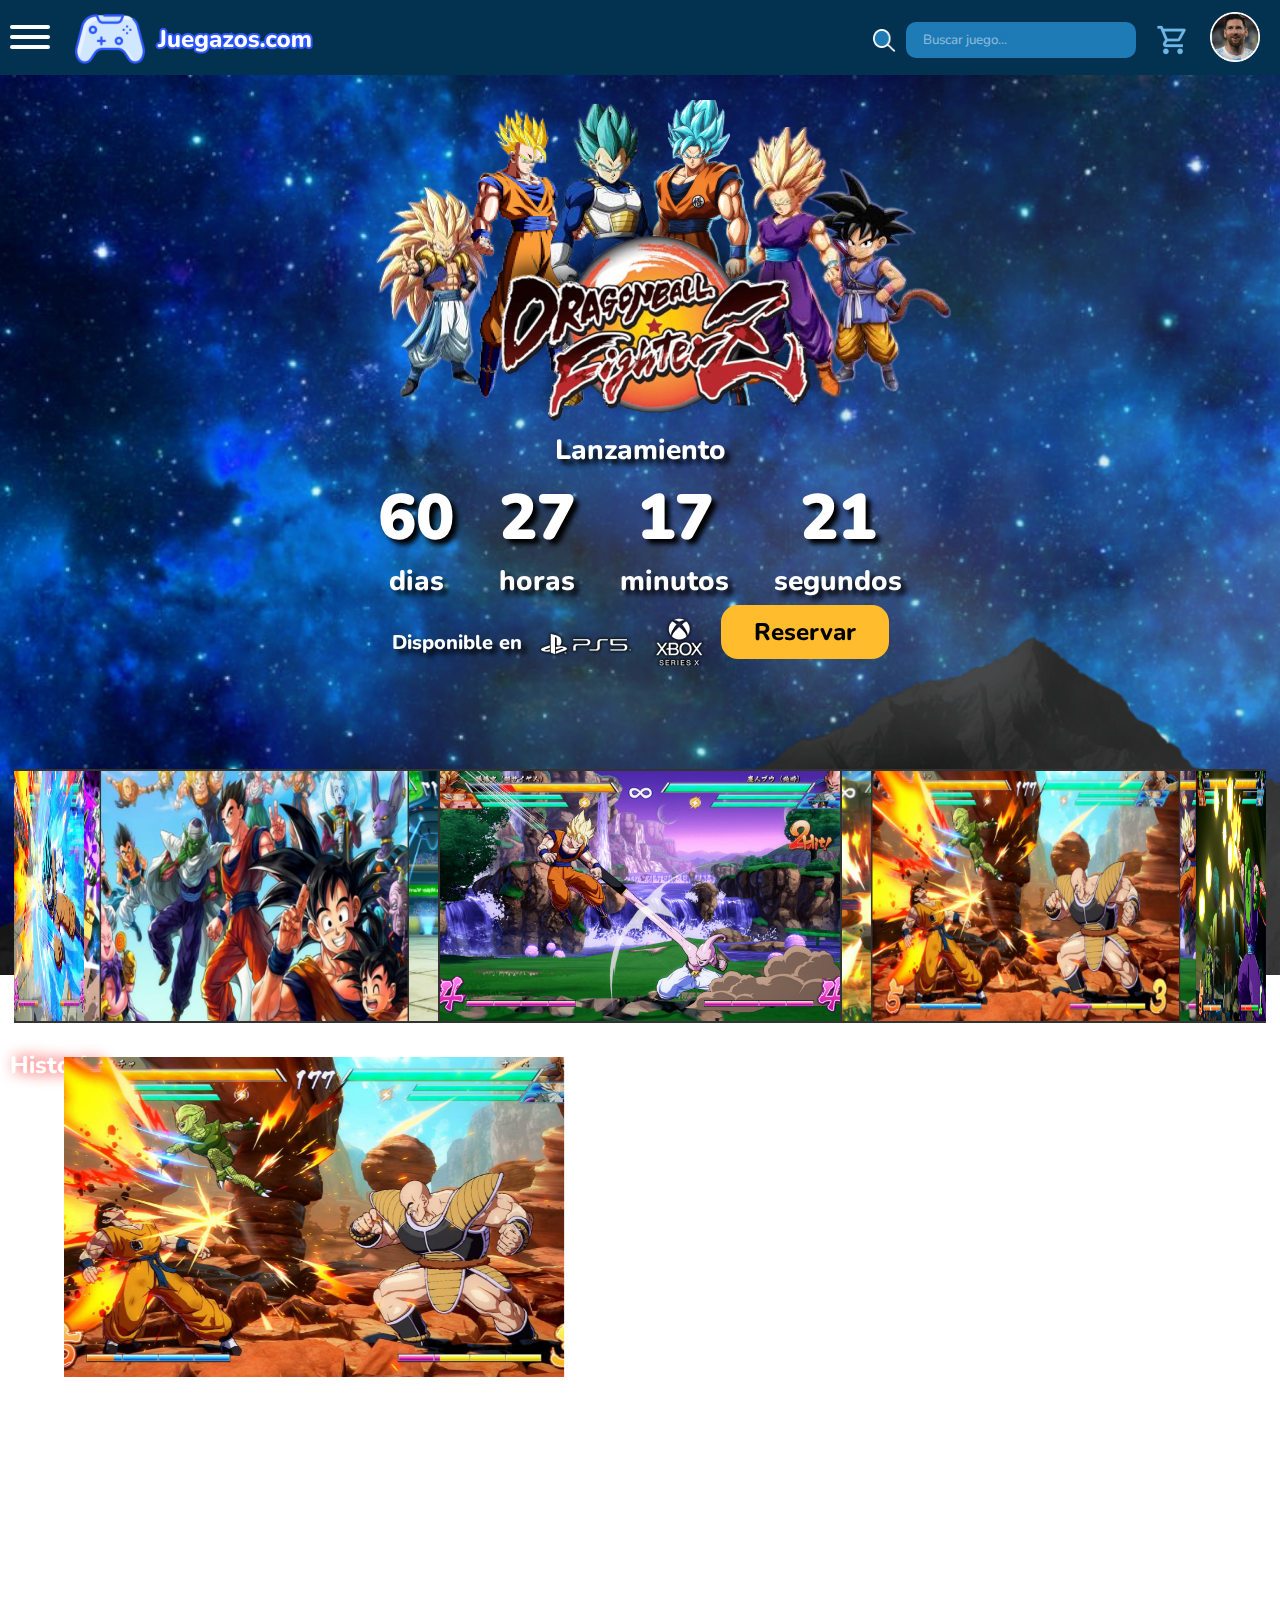
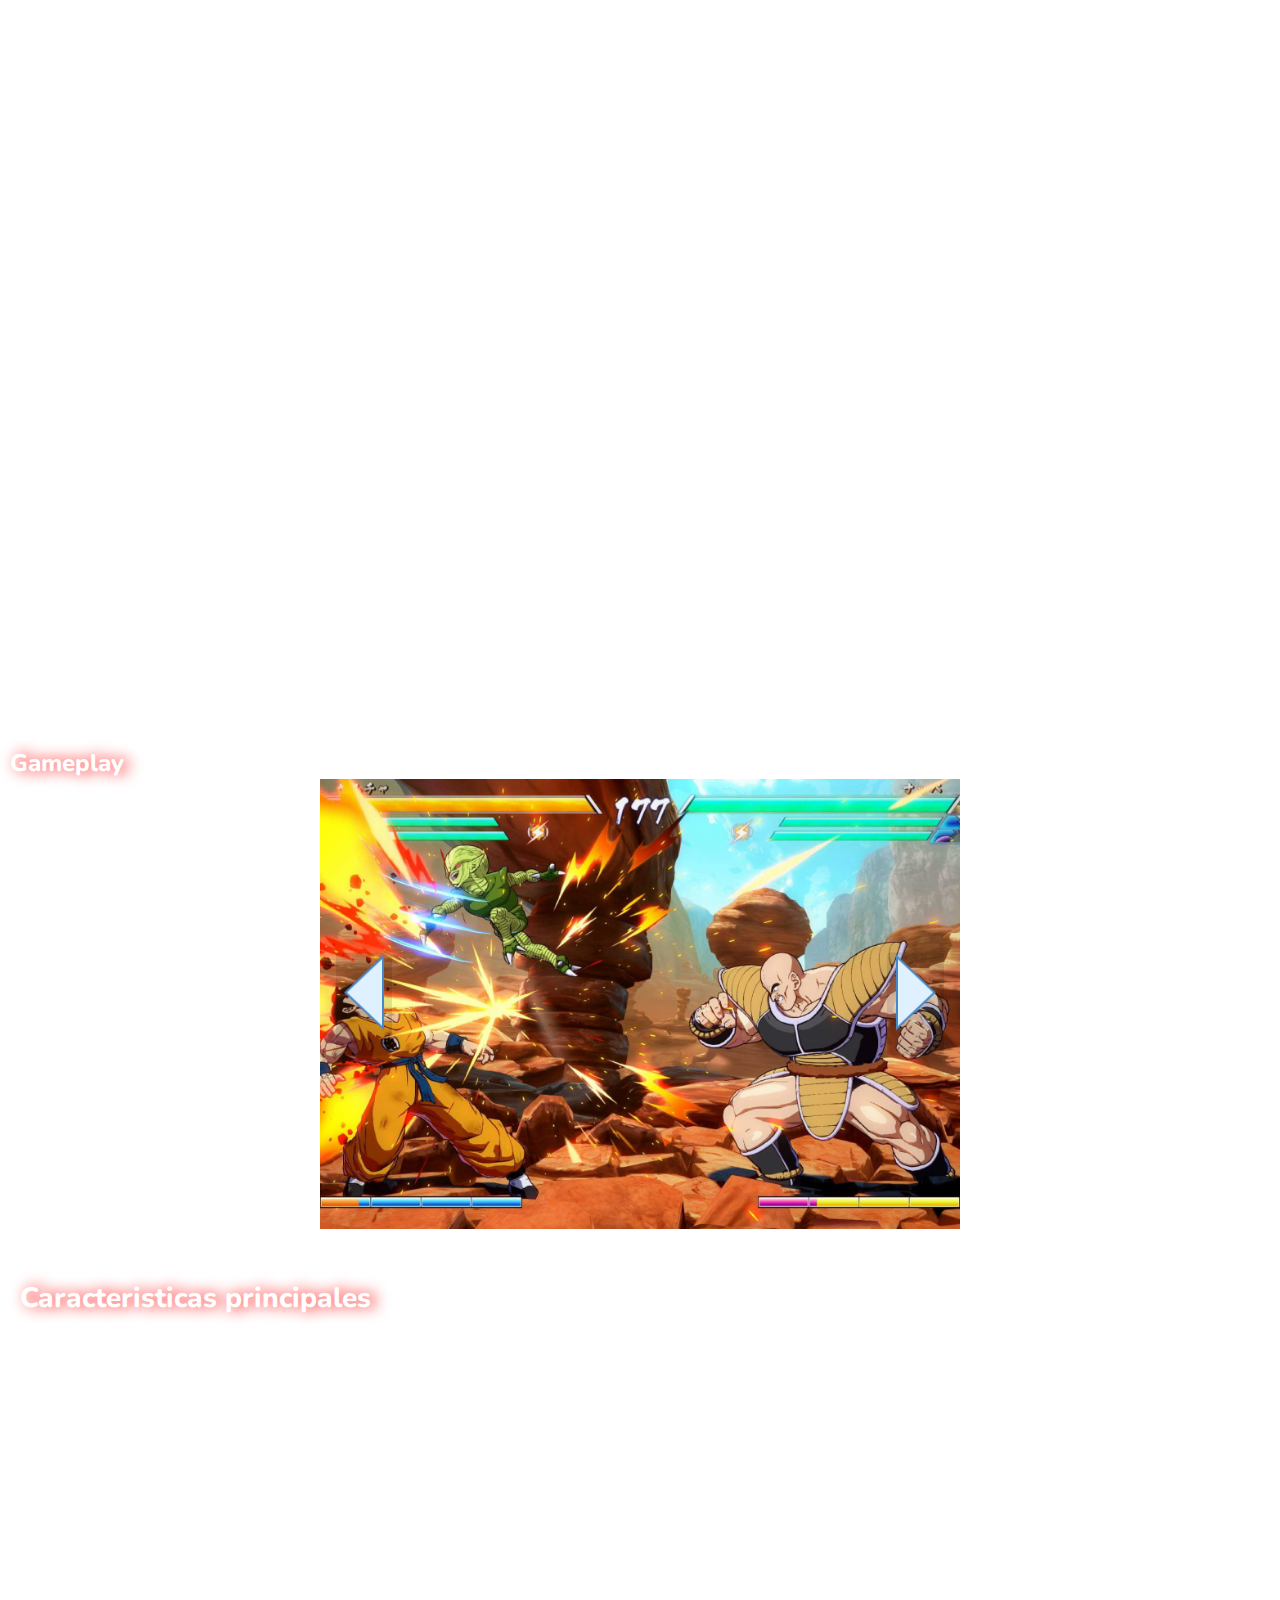
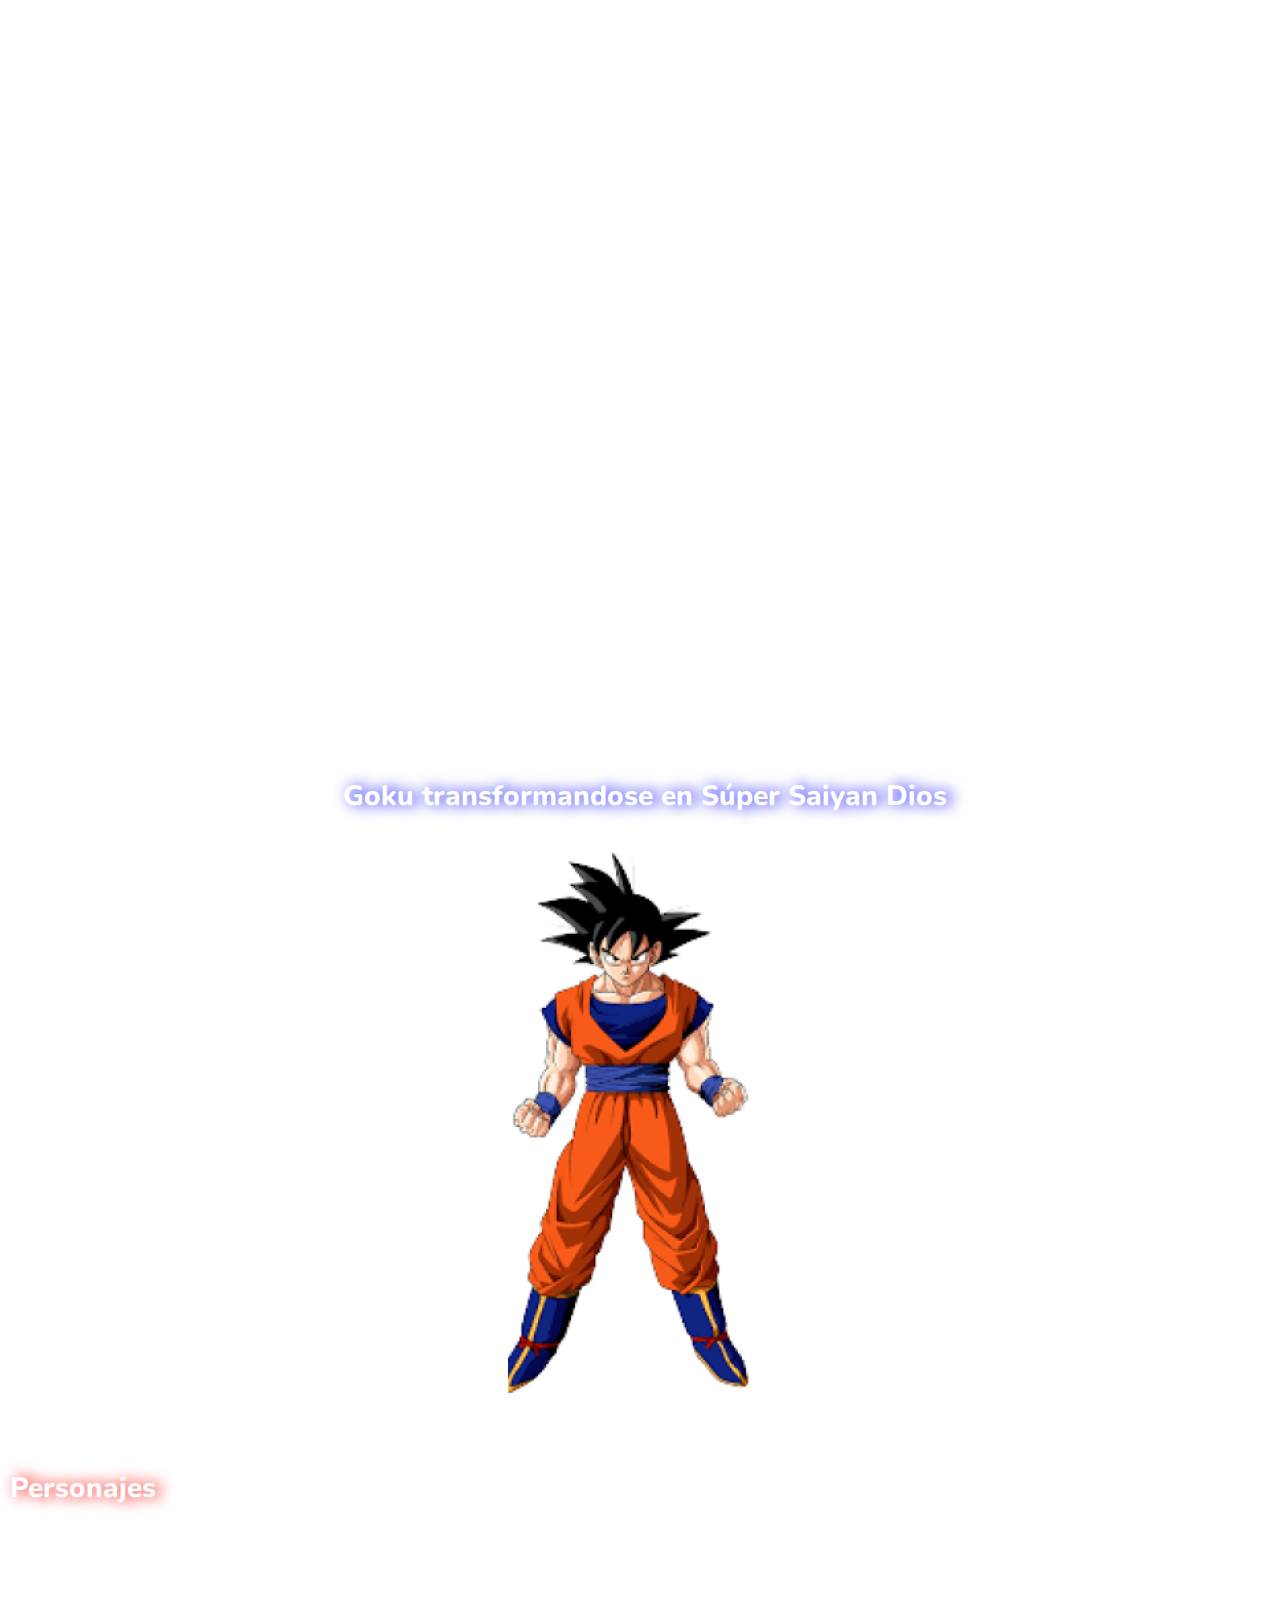
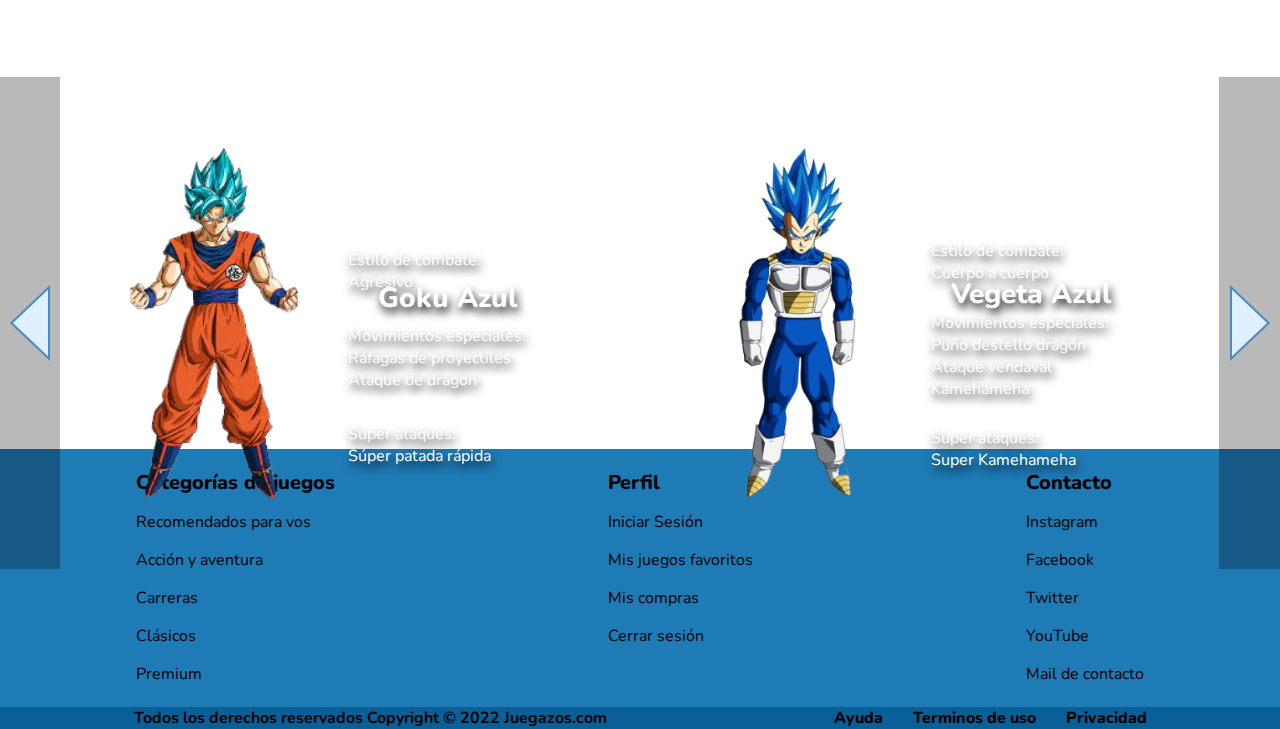
==== commit db914581: "Detalles" ====
--- a/dragonball.html
+++ b/dragonball.html
@@ -200,7 +200,7 @@
             </div>
         </div>
 
-        <section class="personajes textShadow">
+        <section class="personajes textShadow personajesCarrousel">
             <h1 class="tituloPersonajes">Personajes</h1>
             <div class="slider-wrapper-personajes">
                 <div class="slide-arrow slide-arrow-prev">
--- a/css/style2.css
+++ b/css/style2.css
@@ -929,9 +929,18 @@
 
 /*--------------------------------------*PUNTO 9 */
 
+.personajesCarrousel{
+    position: relative;
+    transform: translateY(+150px)
+}
+.personajesCarrousel.activeCarrousel{
+    transform: translateY(0px);
+    transition: 2s all ease;
+}
+
 .tituloPersonajes{
     position: relative;
-    transform: translateY(-100px)
+    transform: translateY(-150px)
 }
 .tituloPersonajes.activeTituloPersonajes{
     transform: translateY(0px);
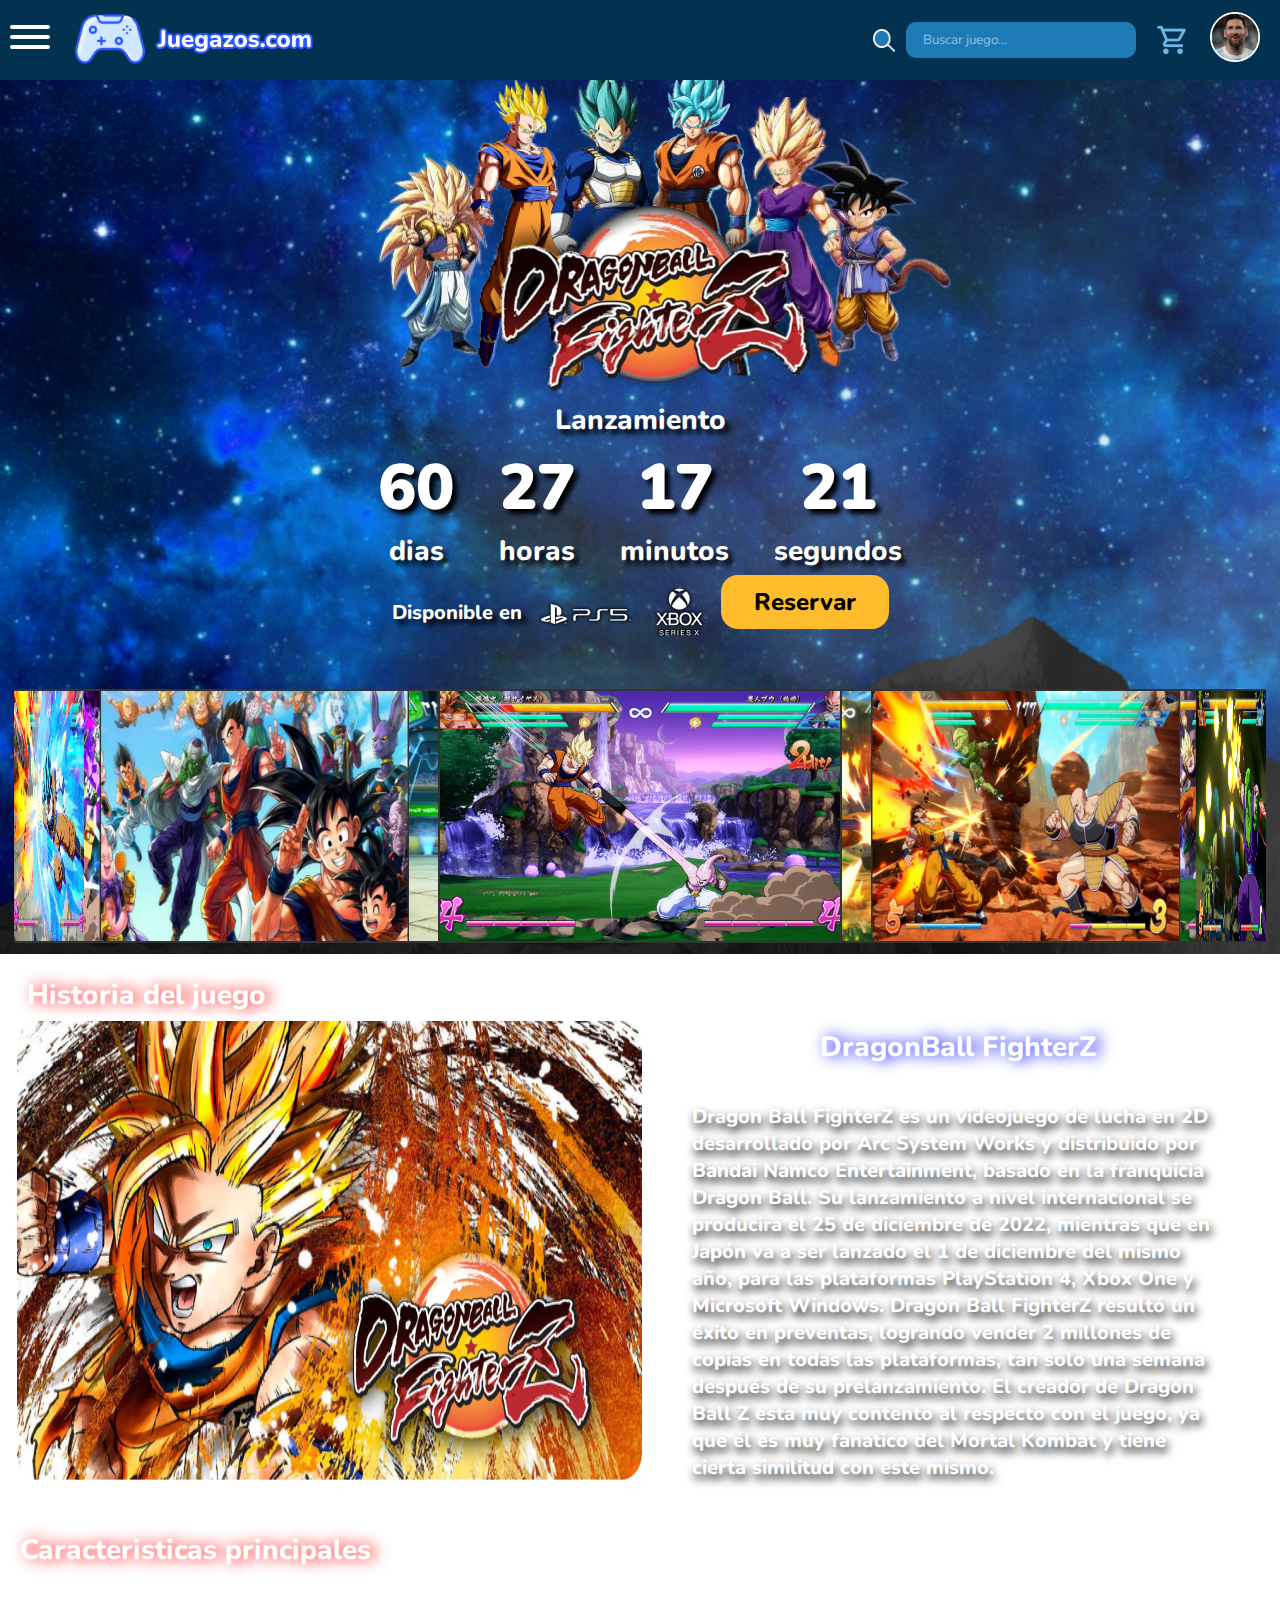
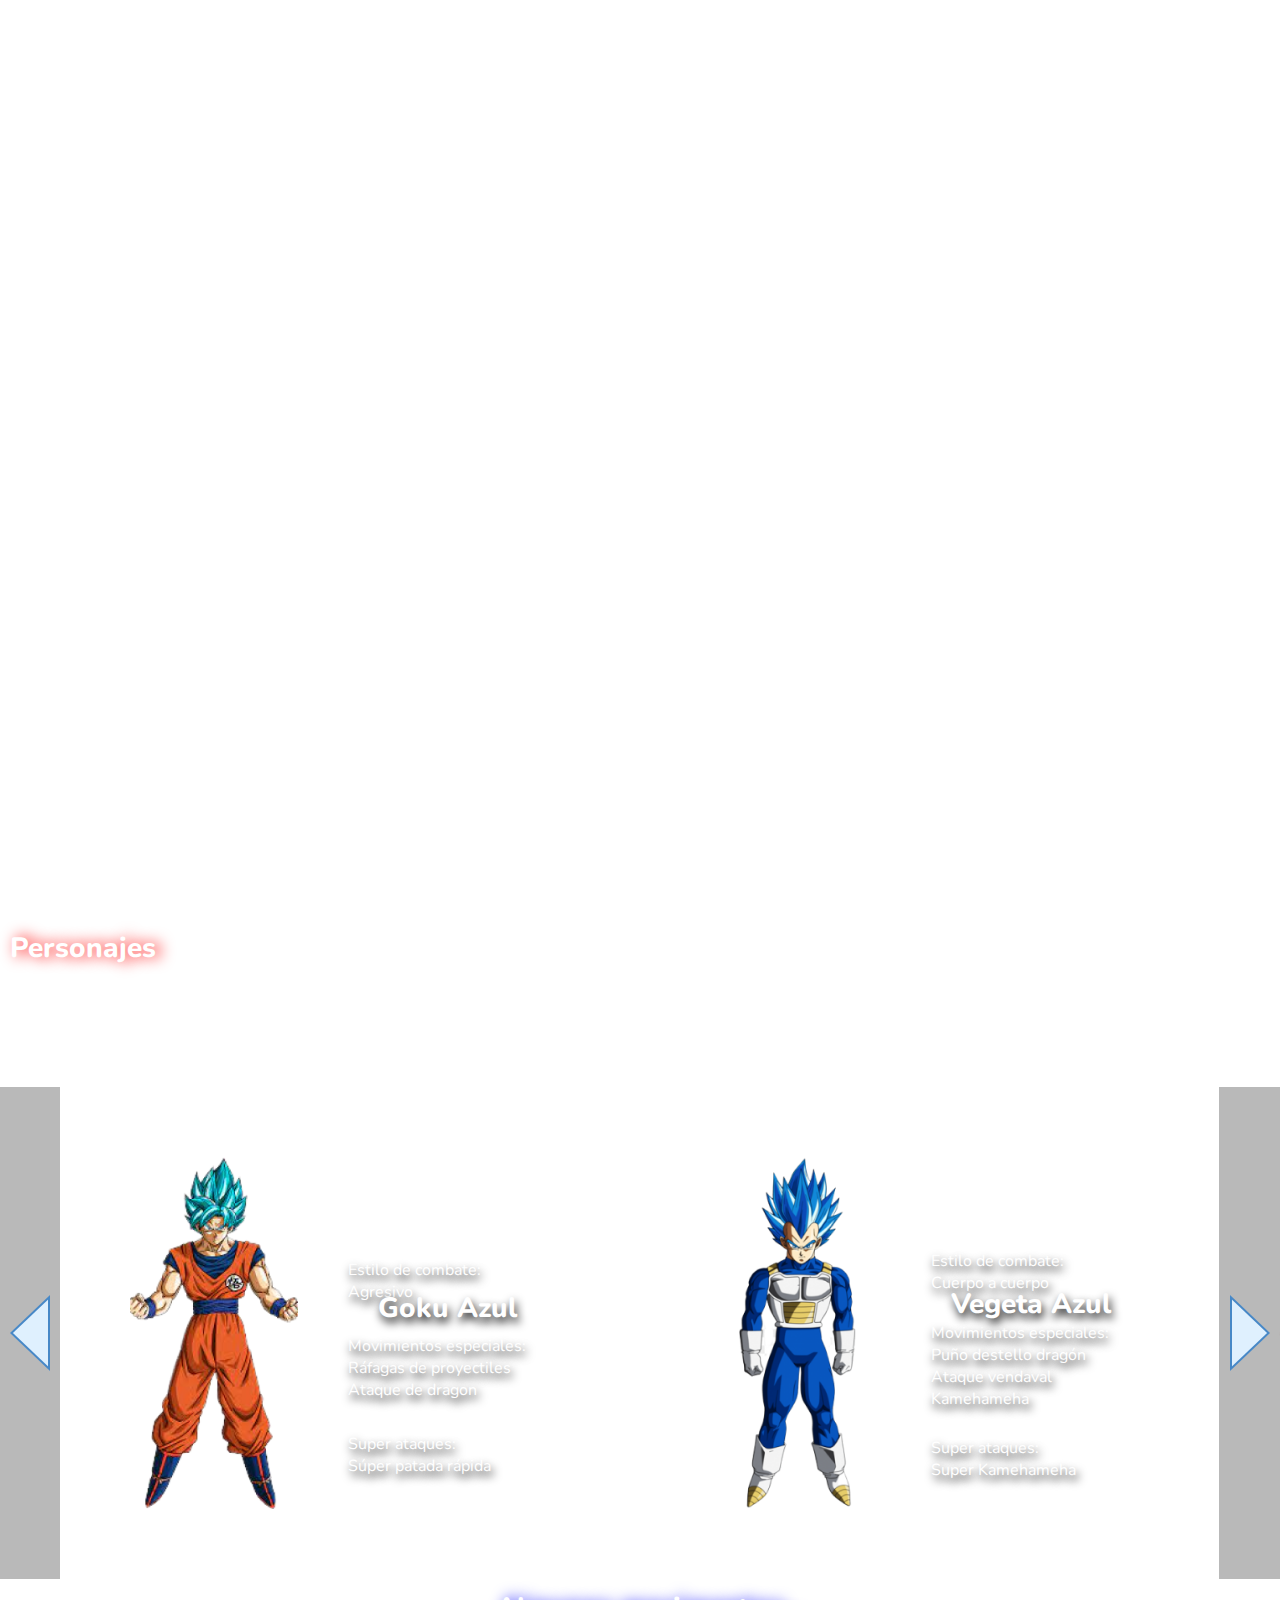
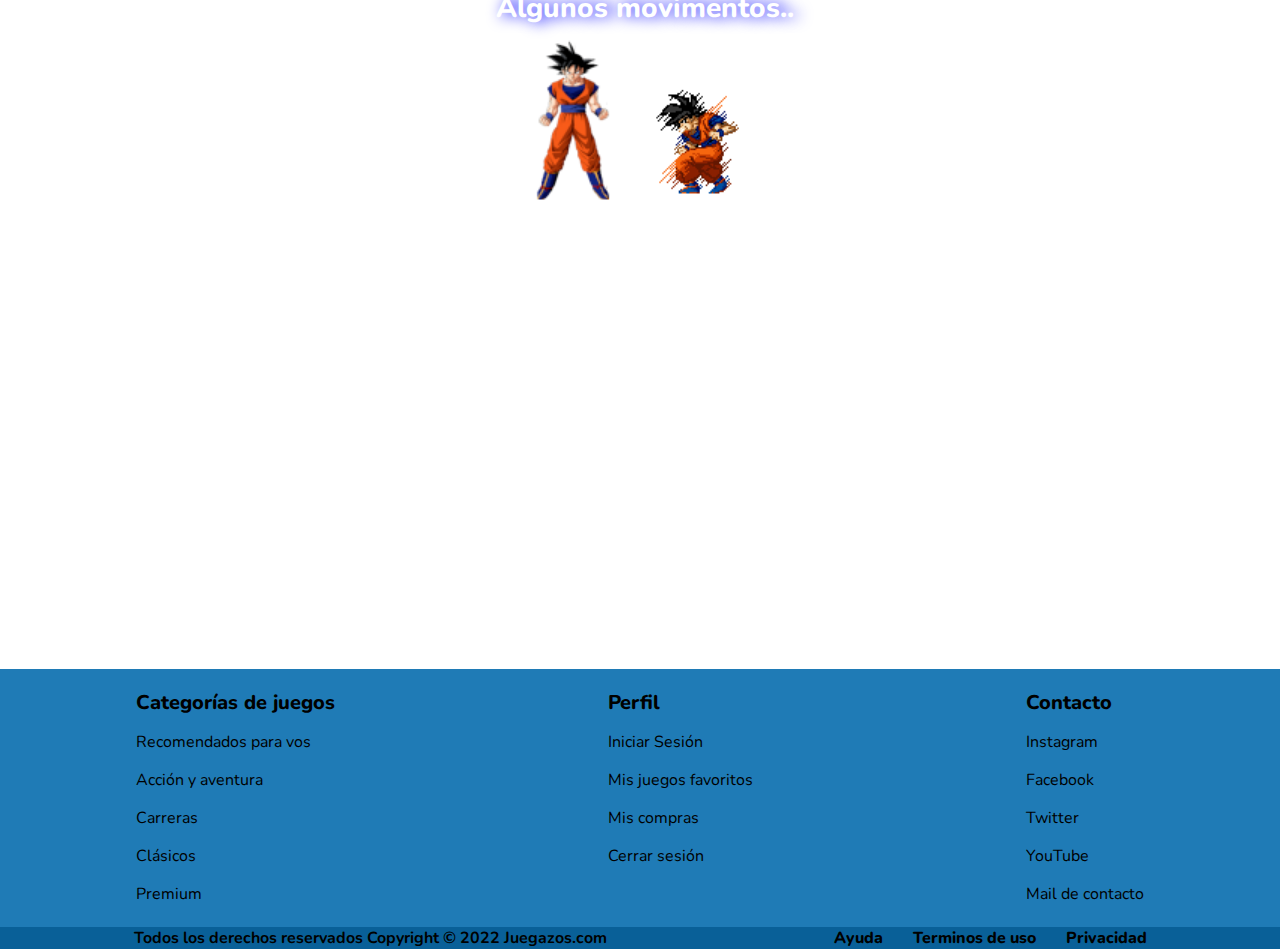
==== commit a06ff483: "Se agrego un movimiento con spriteSheet" ====
--- a/dragonball.html
+++ b/dragonball.html
@@ -10,7 +10,7 @@
 </head>
 
 <body>
-    <header  id="header2">
+    <header id="header2">
         <div class="divHeader1">
             <div class="hamburger">
                 <div class="hamburger-inner">
@@ -20,9 +20,8 @@
                         <a class="contenido3" href="index.html#carreras">Carreras</a>
                         <a class="contenido4" href="index.html#clasicos">Clasicos</a>
                         <a class="contenido5" href="index.html#accion">Accion y aventura</a>
-                        <a class="contenido6" href="">2 jugadores</a> 
+                        <a class="contenido6" href="">2 jugadores</a>
                     </div>
-                    
                 </div>
             </div>
         </div>
@@ -92,78 +91,34 @@
             <div class="items"><img src="images/DragonBall/galeria (9).png" alt=""></div>
         </section>
 
-        
-        <h2 class="sliderTitle textShadowRed" id="historia">Historia</h2>
-            <br><br><br>
-        <section class="history-section">
-            <div class="left-section">
-                <article id="history-card-1" class="history-card-content showContent">
-                    <div class="history-card-image">
-                        <img id="history-img-1" class="img-history slide-in" src="images/DragonBall/galeria (1).png"
-                            alt="knight image" width="60%">
-                    </div>
-                </article>
-                <article id="history-card-2" class="history-card-content">
-                    <div class="history-card-image">
-                        <img class="img-history slide-in" src="images/DragonBall/galeria (2).png" alt="knight image"
-                            width="60%">
-                    </div>
-                </article>
-                <article id="history-card-3" class="history-card-content">
-                    <div class="history-card-image">
-                        <img id="history-img-3" class="img-history slide-in" src="images/DragonBall/galeria (3).png"
-                            alt="knight image" width="60%">
-                    </div>
-                </article>
-            </div>
-            <div class="right-section">
-                <div id="history-text-1" class="history-text-content">
-                    <p id="history-paragraph-1" class="slide-in showContent">Dragon Ball FighterZ es un videojuego de lucha en 2D desarrollado por Arc System
+        <section class="historiaNueva textShadow">
+            <h1>Historia del juego</h1>
+            <div>
+                <img src="images/DragonBall/DBinicio.png" alt="Dragon Ball portada de juego">
+                <div class="historiaContenido">
+                    <h1 class="textShadowAzul">DragonBall FighterZ</h1>
+                    <h3>Dragon Ball FighterZ es un videojuego de lucha en 2D desarrollado por Arc System
                         Works y distribuido por Bandai Namco
-                        Entertainment, basado en la franquicia Dragon Ball. Su lanzamiento a nivel internacional se producira el
+                        Entertainment, basado en la franquicia Dragon Ball. Su lanzamiento a nivel internacional se
+                        producira el
                         25 de diciembre
-                        de 2022, mientras que en Japón va a ser lanzado el 1 de diciembre del mismo año, para las plataformas
+                        de 2022, mientras que en Japón va a ser lanzado el 1 de diciembre del mismo año, para las
+                        plataformas
                         PlayStation 4, Xbox
                         One y Microsoft Windows.
-                        </p>
-                </div>
-                <div id="history-text-2" class="history-text-content">
-                    <p class="slide-in">Dragon Ball FighterZ resultó un éxito en preventas, logrando vender 2 millones de copias en todas las
+                        Dragon Ball FighterZ resultó un éxito en preventas, logrando vender 2 millones de copias en
+                        todas las
                         plataformas, tan solo
                         una semana después de su prelanzamiento.
-                        </p>
-                </div>
-                <div id="history-text-3" class="history-text-content">
-                    <p id="history-paragraph-3" class="slide-in">El creador de Dragon Ball Z esta muy contento al respecto con el juego, ya que él es muy fanatico del
+                        El creador de Dragon Ball Z esta muy contento al respecto con el juego, ya que él es muy
+                        fanatico del
                         Mortal Kombat y
-                        tiene cierta similitud con este mismo.</p>
-                </div>
-            </div>
-        </section>
-
-        <h2 class="sliderTitle textShadowRed" id="gameplay">Gameplay</h2>
-            <section>
-                <div class="carrousel" data-carrousel>
-                    <button class="carrousel-button prev" data-carrousel-button="prev"><img src="images/left-arrow.png" alt=""></button>
-                    <button class="carrousel-button next" data-carrousel-button="next"><img src="images/right-arrow.png" alt=""></button>
-                    <ul data-slides>
-                        <li class="slide" data-active>
-                            <img src="images/DragonBall/galeria (1).png" alt="gameplay image 1">
-                        </li>
-                        <li class="slide">
-                            <img src="images/DragonBall/galeria (2).png" alt="gameplay image 2">
-                        </li>
-                        <li class="slide">
-                            <img src="images/DragonBall/galeria (3).png" alt="gameplay image 3">
-                        </li>
-                        <li class="slide">
-                            <img src="images/DragonBall/galeria (4).png" alt="gameplay image 4">
-                        </li>
-                    </ul>
-                </div>
-            </section>
-
-        <section id="feature" class="features textShadow">
+                        tiene cierta similitud con este mismo.</h3>
+                </div>
+            </div>
+        </section>
+
+        <section class="features textShadow">
             <h1>Caracteristicas principales</h1>
             <div class="divCaracteristicas">
                 <section class="feature">
@@ -194,13 +149,9 @@
             </div>
         </section>
 
-        <div class="gokuTransform">
-            <h1 class="textShadowAzul">Goku transformandose en Súper Saiyan Dios</h1>
-            <div class="spriteSheet">
-            </div>
-        </div>
-
-        <section class="personajes textShadow personajesCarrousel">
+
+
+        <section class="personajes textShadow">
             <h1 class="tituloPersonajes">Personajes</h1>
             <div class="slider-wrapper-personajes">
                 <div class="slide-arrow slide-arrow-prev">
@@ -290,7 +241,15 @@
                 </ul>
             </div>
         </section>
+        <div class="gokuTransform">
+            <h1 class="textShadowAzul">Algunos movimentos..</h1>
+            <div class="spriteSheetContainer">
+                <div class="spriteSheet"></div>
+                <div class="spriteSheet2"></div>
+            </div>
+        </div>
     </div>
+
     <footer>
         <div class="div-footer1">
             <section class="colum">
@@ -337,8 +296,6 @@
     <script type="text/javascript" src="js/menuPerfil.js"></script>
     <script type="text/javascript" src="js/sticky.js"></script>
     <script type="text/javascript" src="js/onScroll.js"></script>
-    <script type="text/javascript" src="js/verticalGallery.js"></script>
-    <script type="text/javascript" src="js/carrouselGallery.js"></script>
 </body>
 
 </html>--- a/css/style2.css
+++ b/css/style2.css
@@ -90,6 +90,10 @@
 header, .breadcrum, .section-box{
     background-color: var(--primarioSombra2);
 }
+header{
+    z-index: 999;
+    position: absolute;
+}
 
 
 
@@ -398,11 +402,6 @@
 .textShadowAzul{
     text-shadow: 5px 5px 5px black ;
     text-shadow: rgb(0, 0, 255) 5px 0 15px;
-    margin-left: 10px;
-}
-.textShadowRed{
-    text-shadow: 5px 5px 5px black ;
-    text-shadow: rgb(255, 0, 0) 5px 0 15px;
     margin-left: 10px;
 }
 
@@ -641,9 +640,9 @@
     align-items: center;
     font-weight: 900;
     text-shadow: black 2px 0 10px;
-    z-index: 999;
+    z-index: 900;
+    padding-top: 20px;
     position: relative;
-    margin-bottom: 50px;
 }
 .btnReservar{
     background-color: var(--acento);
@@ -681,7 +680,7 @@
     width: 100%;
     height: 100%;
     position: absolute;
-    top: 75px;
+    top: 54px;
     left: 0;
     background-repeat: repeat-x;
     background-size: cover;
@@ -701,7 +700,7 @@
 }
 
 .logoJuego{
-    margin-top: 20px;
+    margin-top: 50px;
 }
 .temporizador{
     display: flex;
@@ -744,8 +743,6 @@
 }
 
 .gallery-rotate {
-    /* margin-top: 50px; */
-    /* margin-left: 50px; */
     padding: 20px 0 20px 0;
     left: 0;
     right: 0;
@@ -929,18 +926,9 @@
 
 /*--------------------------------------*PUNTO 9 */
 
-.personajesCarrousel{
-    position: relative;
-    transform: translateY(+150px)
-}
-.personajesCarrousel.activeCarrousel{
-    transform: translateY(0px);
-    transition: 2s all ease;
-}
-
 .tituloPersonajes{
     position: relative;
-    transform: translateY(-150px)
+    transform: translateY(-100px)
 }
 .tituloPersonajes.activeTituloPersonajes{
     transform: translateY(0px);
@@ -964,8 +952,15 @@
     transform: translateY(0px);
     transition: 2s all ease;
 }
-.logoPerfilSticky{
-    width: 40px;
+
+.bloque{
+    transform: translateY(0px);
+    transition: 2s all ease;
+}
+
+.bloque.activeBloque{
+    transform: translateY(0px);
+    transition: 2s all ease;
 }
 
 .divContenido{
@@ -981,7 +976,7 @@
     background-repeat: no-repeat;
     background-attachment: fixed;
     background-size: 1366px;
-    height: 4500px;
+    height: 3200px;
 }
 .descripcion, .historia{
     max-width: 1280px;
@@ -1048,23 +1043,51 @@
 /*--------------------------------------*SPRITE SHEETE*/
 .spriteSheet{
     margin: 30px;
-    width: 298px;
-    height: 574px;
-    background: url(../images/DragonBall/spriteSheetFinal.png);
+    width: 60px;
+    height: 114px;
+    scale: 1.5;
+    background: url(../images/DragonBall/spriteSheetFinal2.png);
+    animation: gokuTransform 2s steps(5) infinite;
 }
 .spriteSheet:hover{
-    animation: gokuTransform 2s steps(3) 1;
     -webkit-box-shadow: 0px 0px 20px rgba(255,255,255,0.8);
     -moz-box-shadow: 0px 0px 20px rgba(255,255,255,0.8);
     box-shadow: 0px 0px 20px rgba(255,255,255,0.8);
 }
 
+.spriteSheetContainer{
+    display: flex;
+}
+.spriteSheet2{
+    margin: 30px;
+    width: 75px;
+    height: 114px;
+    scale: 1.5;
+    background: url(../images/DragonBall/ssgoku4.png);
+    animation: gokuAction 1s steps(8) infinite;
+
+}
+.spriteSheet2:hover{
+    -webkit-box-shadow: 0px 0px 20px rgba(255,255,255,0.8);
+    -moz-box-shadow: 0px 0px 20px rgba(255,255,255,0.8);
+    box-shadow: 0px 0px 20px rgba(255,255,255,0.8);
+}
+
+@keyframes gokuAction{
+    0% {
+        background-position: 0 0;
+    }
+    100%{
+        background-position: -600px 0;
+    }
+}
+
 @keyframes gokuTransform{
     0% {
         background-position: 0 0;
     }
     100%{
-        background-position: -894px 0;
+        background-position: -300px 0;
     }
 }
 
@@ -1326,278 +1349,6 @@
 }
 
 
-/*seccion historia*/
-
-.history-section {
-    display: flex;
-    flex-direction: row;
-    width: 100%;
-    top: -90px;
-    position: relative;
-}
-
-.history-section p {
-    font-size: 1.4rem;
-    margin-right: 10rem;
-}
-
-.history-section .left-section {
-    display: flex;
-    flex-direction: column;
-    width: 40%;
-    margin: 0 5%;
-    z-index: 3;
-}
-
-.history-card-content {
-    width: 100%;
-    height: 400px;
-    top: 160px;
-    position: sticky;
-    display: none;
-}
-
-.showContent {
-    display: block;
-}
-
-
-.history-section .left-section .history-card-content .history-card-image {
-    width: 500px;
-    height: 320px;
-    z-index: 3;
-    display: flex;
-    justify-content: center;
-    align-items: center;
-}
-
-.img-history {
-    width: 100%;
-    height: 100%;
-    object-fit: cover;
-}
-
-.history-section .right-section {
-    display: flex;
-    flex-direction: column;
-    z-index: 2;
-    width: 50%;
-    overflow: hidden;
-}
-
-.history-section .right-section .history-text-content {
-    display: flex;
-    justify-content: center;
-    width: 80%;
-    margin: 0 10%;
-    height: 400px;
-
-}
-
-/*Clase que asigna la animacion de desaparicion*/
-.fade-in {
-    animation: ease 0.9s fadeOut-history forwards;
-    -webkit-animation: ease 0.9s fadeOut-history forwards;
-}
-/*Clase que asigna la animacion de aparicion*/
-.fade-in.appear {
-    animation: ease 0.9s fadeIn-history forwards;
-    -webkit-animation: ease 0.9s fadeIn-history forwards;
-}
-
-.showCard {
-    display: block;
-}
-/*Animacion aparicion seccion historia*/
-@keyframes fadeIn-history {
-    0% {
-        opacity: 0;
-    }
-
-    100% {
-        opacity: 1;
-    }
-}
-/*Animacion desaparicion seccion historia*/
-@keyframes fadeOut-history {
-    0% {
-        opacity: 1;
-    }
-
-    100% {
-        opacity: 0;
-    }
-}
-
-
-/*Transicion de historia*/
-.slide-up {
-    transform: translateY(150px);
-    transition: transform 0.5s ease-in;
-    animation: ease 0.9s fadeOut-history forwards;
-    -webkit-animation: ease 0.9s fadeOut-history forwards;
-    -webkit-transition: transform 0.5s ease-in;
-    -moz-transition: transform 0.5s ease-in;
-    -ms-transition: transform 0.5s ease-in;
-    -o-transition: transform 0.5s ease-in;
-}
-
-.slide-up.appear {
-    transform: translateY(0);
-    transition: transform 0.5s ease-in;
-    animation: ease 0.9s fadeIn-history forwards;
-    -webkit-transform: translateY(0);
-    -moz-transform: translateY(0);
-    -ms-transform: translateY(0);
-    -o-transform: translateY(0);
-}
-
-
-/* SECCION GAMEPLAY*/
-
-.carrousel {
-    width: 50vw;
-    height: 50vh;
-    margin: 0 auto;
-    position: relative;
-}
-
-.carrousel>ul {
-    margin: 0;
-    padding: 0;
-    list-style: none;
-}
-
-.slide {
-    position: absolute;
-    inset: 0;
-    opacity: 0;
-    transition: 200ms opacity ease-in-out;
-    transition-delay: 200ms;
-    -webkit-transition: 200ms opacity ease-in-out;
-    -moz-transition: 200ms opacity ease-in-out;
-    -ms-transition: 200ms opacity ease-in-out;
-    -o-transition: 200ms opacity ease-in-out;
-}
-
-
-.slide>img {
-    display: block;
-    width: 100%;
-    height: 100%;
-    object-fit: cover;
-    object-position: center;
-}
-
-@keyframes fadeIn {
-    0% {
-        opacity: 0;
-        transform: scale(1.2);
-        -webkit-transform: scale(1.2);
-        -moz-transform: scale(1.2);
-        -ms-transform: scale(1.2);
-        -o-transform: scale(1.2);
-    }
-
-    100% {
-        opacity: 1;
-        transform: scale(1);
-        -webkit-transform: scale(1);
-        -moz-transform: scale(1);
-        -ms-transform: scale(1);
-        -o-transform: scale(1);
-    }
-}
-
-/*muestra solo la imagen que con data-active (puesto desde js)*/
-
-.slide[data-active] {
-    opacity: 1;
-    z-index: 1;
-    animation: fadeInSmaller 1.8s;
-    transition-delay: 20ms;
-    -webkit-animation: fadeInSmaller 1.8s;
-}
-
-/*animacion de scale mas grande y opacidad 0, a scale original con opacidad 1, esto de forma gradual*/
-@keyframes fadeInSmaller {
-    0% {
-        opacity: 0;
-        transform: scale(1.2);
-        -webkit-transform: scale(1.2);
-        -moz-transform: scale(1.2);
-        -ms-transform: scale(1.2);
-        -o-transform: scale(1.2);
-    }
-
-    100% {
-        opacity: 1;
-        transform: scale(1);
-        -webkit-transform: scale(1);
-        -moz-transform: scale(1);
-        -ms-transform: scale(1);
-        -o-transform: scale(1);
-    }
-}
-
-
-.carrousel-button {
-    position: absolute;
-    z-index: 2;
-    background: none;
-    border: none;
-    font-size: 4rem;
-    top: 50%;
-    transform: translateY(-50%);
-    color: rgba(255, 255, 255, .5);
-    cursor: pointer;
-    border-radius: .25rem;
-    padding: 0 .5rem;
-    background-color: rgba(0, 0, 0, .1);
-}
-
-.carrousel-button:hover,
-.carrousel-button:focus {
-    color: white;
-    background-color: rgba(0, 0, 0, .2);
-}
-
-.carrousel-button:focus {
-    outline: 1px solid black;
-}
-
-.carrousel-button.prev {
-    left: 1rem;
-}
-
-.carrousel-button.next {
-    right: 1rem;
-}
-
-
-
-/**/
-
-
-.rise {
-    opacity: 0;
-    animation: rise 1s ease-in-out forwards;
-    -webkit-animation: rise 1s ease-in-out forwards;
-}
-
-
-@keyframes rise {
-    0% {
-        transform: translateY(2rem);
-        opacity: 0;
-    }
-
-    100% {
-        transform: translateY(0);
-        opacity: 1;
-    }
-}
-
 
 
 
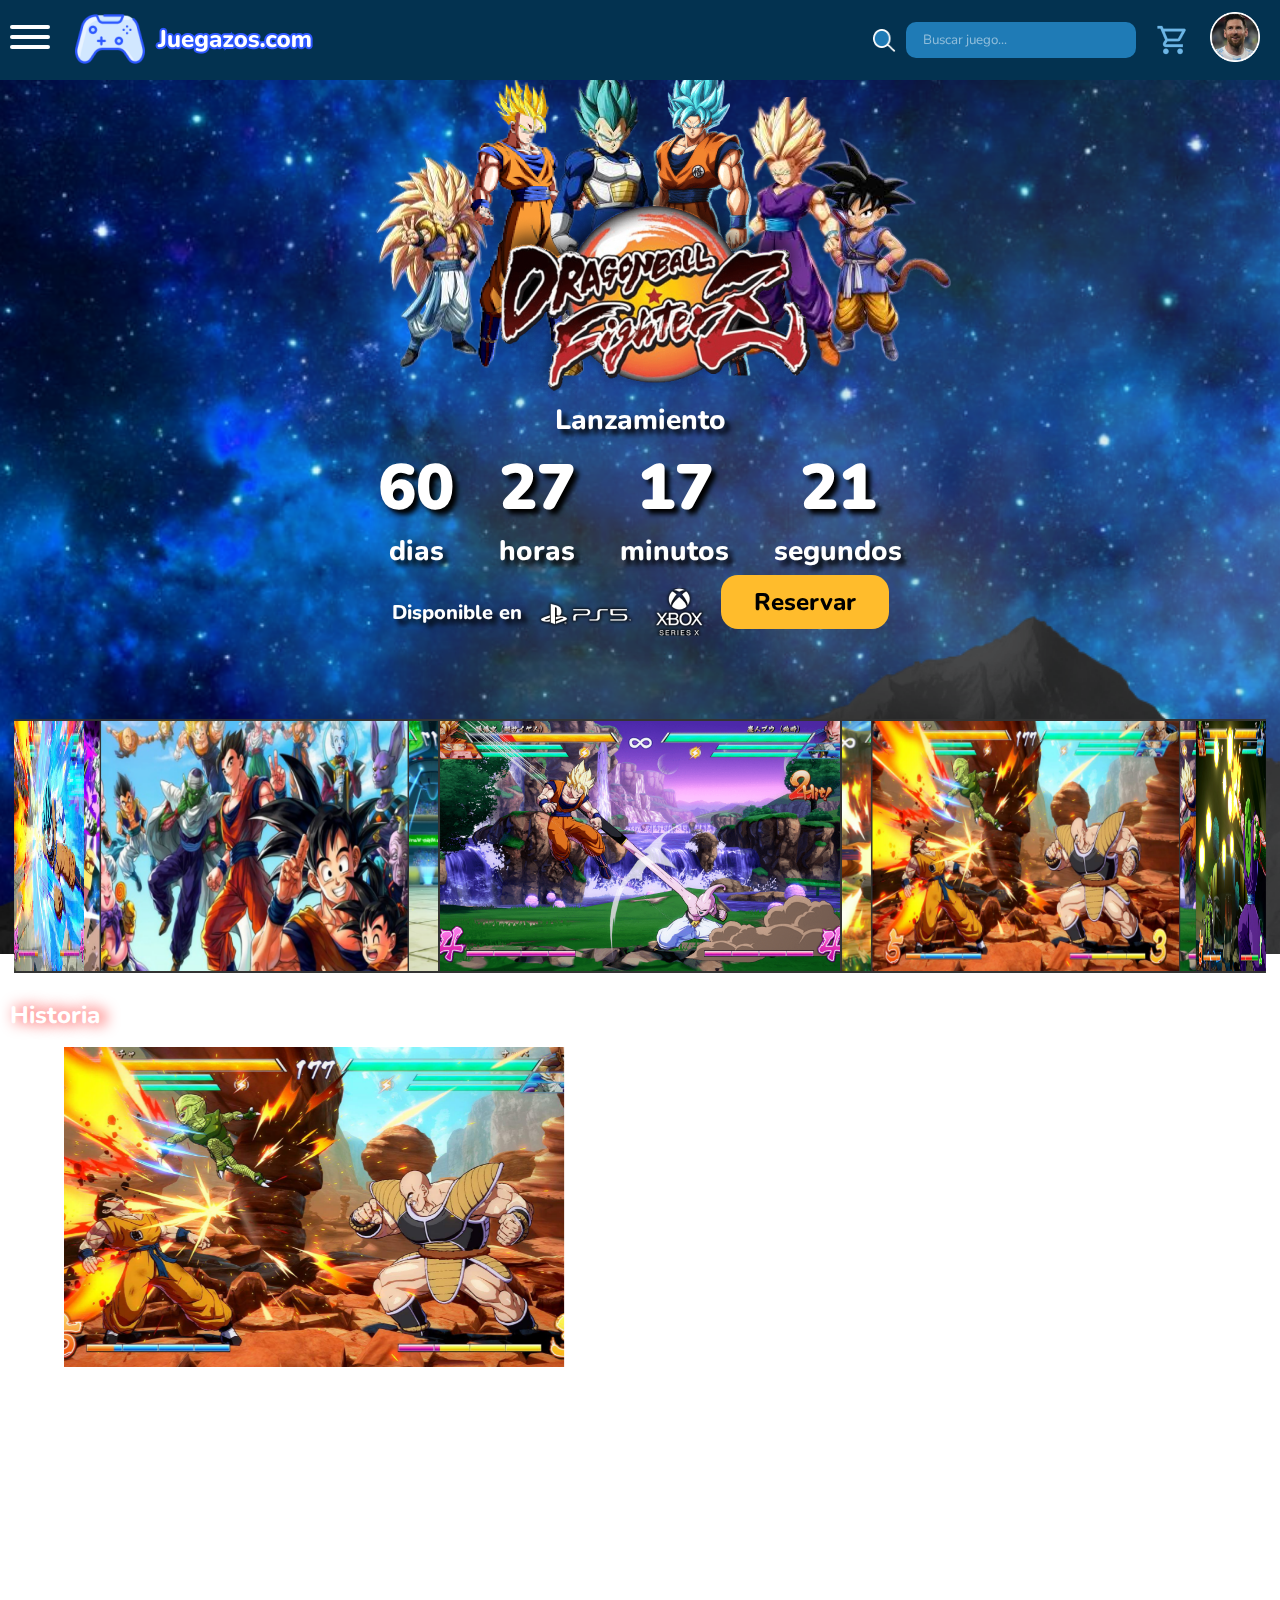
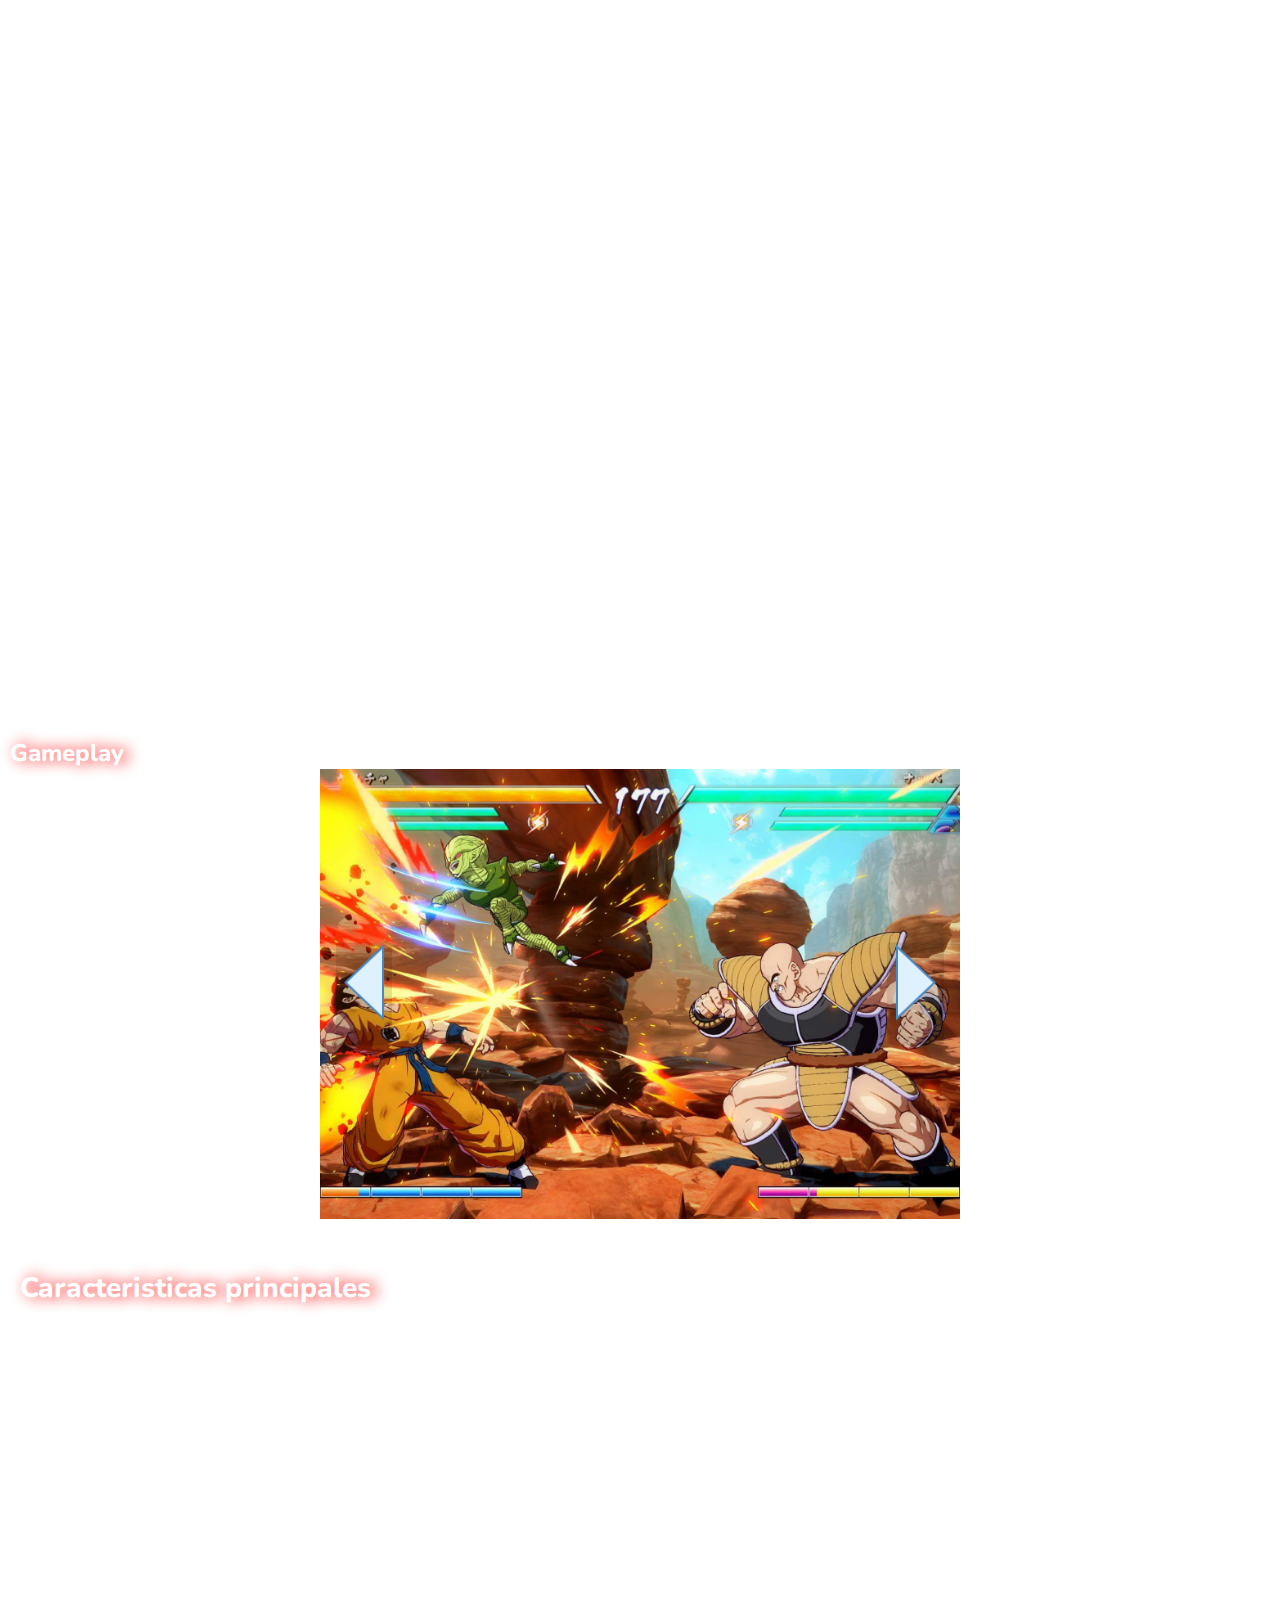
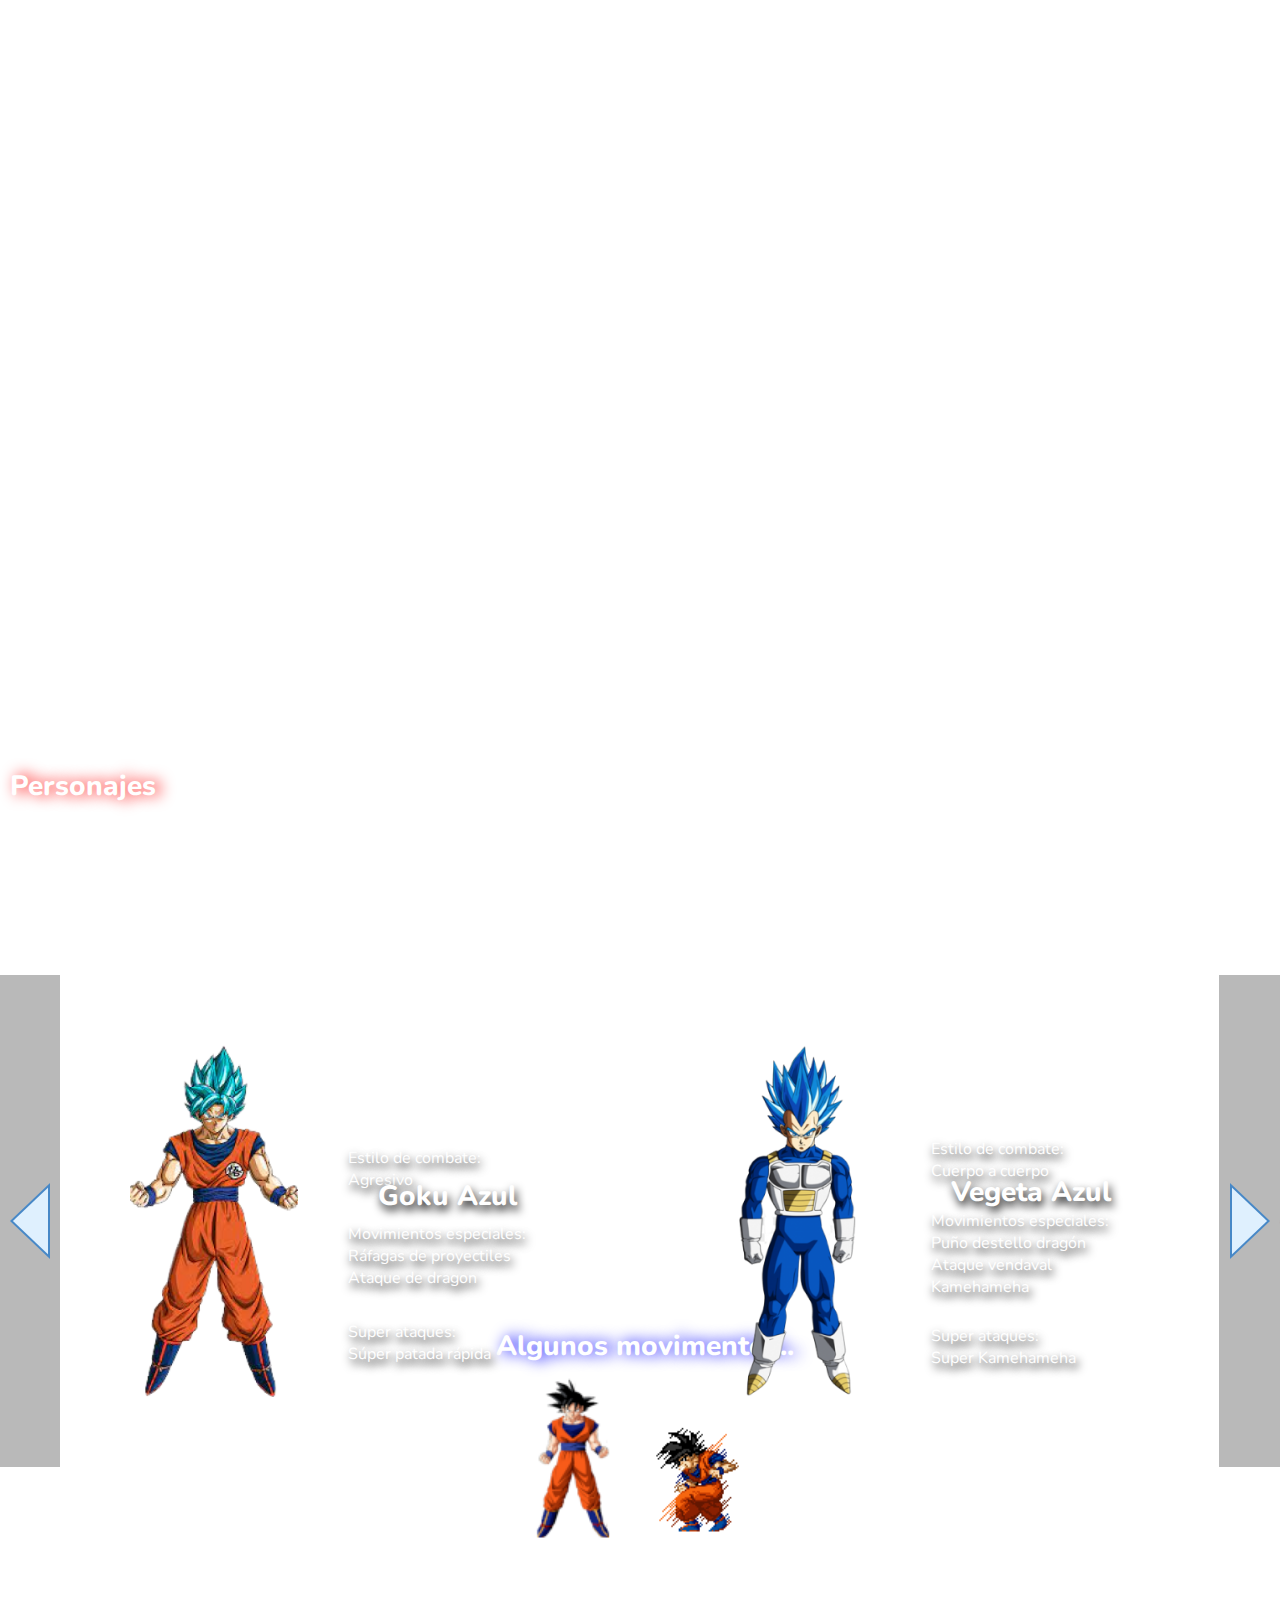
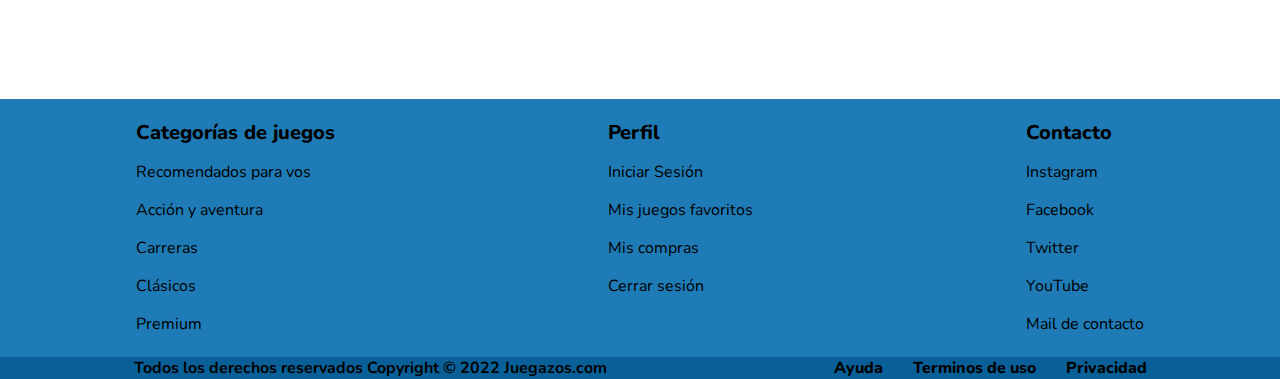
==== commit 4899ec6a: "Merge branch 'main' of https://github.com/galeguay/entregable4 into main" ====
--- a/dragonball.html
+++ b/dragonball.html
@@ -91,13 +91,33 @@
             <div class="items"><img src="images/DragonBall/galeria (9).png" alt=""></div>
         </section>
 
-        <section class="historiaNueva textShadow">
-            <h1>Historia del juego</h1>
-            <div>
-                <img src="images/DragonBall/DBinicio.png" alt="Dragon Ball portada de juego">
-                <div class="historiaContenido">
-                    <h1 class="textShadowAzul">DragonBall FighterZ</h1>
-                    <h3>Dragon Ball FighterZ es un videojuego de lucha en 2D desarrollado por Arc System
+        
+        <h2 class="sliderTitle textShadowRed" id="historia">Historia</h2>
+            <br><br><br>
+        <section class="history-section">
+            <div class="left-section">
+                <article id="history-card-1" class="history-card-content showContent">
+                    <div class="history-card-image">
+                        <img id="history-img-1" class="img-history slide-in" src="images/DragonBall/galeria (1).png"
+                            alt="knight image" width="60%">
+                    </div>
+                </article>
+                <article id="history-card-2" class="history-card-content">
+                    <div class="history-card-image">
+                        <img class="img-history slide-in" src="images/DragonBall/galeria (2).png" alt="knight image"
+                            width="60%">
+                    </div>
+                </article>
+                <article id="history-card-3" class="history-card-content">
+                    <div class="history-card-image">
+                        <img id="history-img-3" class="img-history slide-in" src="images/DragonBall/galeria (3).png"
+                            alt="knight image" width="60%">
+                    </div>
+                </article>
+            </div>
+            <div class="right-section">
+                <div id="history-text-1" class="history-text-content">
+                    <p id="history-paragraph-1" class="slide-in showContent">Dragon Ball FighterZ es un videojuego de lucha en 2D desarrollado por Arc System
                         Works y distribuido por Bandai Namco
                         Entertainment, basado en la franquicia Dragon Ball. Su lanzamiento a nivel internacional se
                         producira el
@@ -106,19 +126,45 @@
                         plataformas
                         PlayStation 4, Xbox
                         One y Microsoft Windows.
-                        Dragon Ball FighterZ resultó un éxito en preventas, logrando vender 2 millones de copias en
-                        todas las
+                        </p>
+                </div>
+                <div id="history-text-2" class="history-text-content">
+                    <p class="slide-in">Dragon Ball FighterZ resultó un éxito en preventas, logrando vender 2 millones de copias en todas las
                         plataformas, tan solo
                         una semana después de su prelanzamiento.
-                        El creador de Dragon Ball Z esta muy contento al respecto con el juego, ya que él es muy
-                        fanatico del
+                        </p>
+                </div>
+                <div id="history-text-3" class="history-text-content">
+                    <p id="history-paragraph-3" class="slide-in">El creador de Dragon Ball Z esta muy contento al respecto con el juego, ya que él es muy fanatico del
                         Mortal Kombat y
-                        tiene cierta similitud con este mismo.</h3>
-                </div>
-            </div>
-        </section>
-
-        <section class="features textShadow">
+                        tiene cierta similitud con este mismo.</p>
+                </div>
+            </div>
+        </section>
+
+        <h2 class="sliderTitle textShadowRed" id="gameplay">Gameplay</h2>
+            <section>
+                <div class="carrousel" data-carrousel>
+                    <button class="carrousel-button prev" data-carrousel-button="prev"><img src="images/left-arrow.png" alt=""></button>
+                    <button class="carrousel-button next" data-carrousel-button="next"><img src="images/right-arrow.png" alt=""></button>
+                    <ul data-slides>
+                        <li class="slide" data-active>
+                            <img src="images/DragonBall/galeria (1).png" alt="gameplay image 1">
+                        </li>
+                        <li class="slide">
+                            <img src="images/DragonBall/galeria (2).png" alt="gameplay image 2">
+                        </li>
+                        <li class="slide">
+                            <img src="images/DragonBall/galeria (3).png" alt="gameplay image 3">
+                        </li>
+                        <li class="slide">
+                            <img src="images/DragonBall/galeria (4).png" alt="gameplay image 4">
+                        </li>
+                    </ul>
+                </div>
+            </section>
+
+        <section id="feature" class="features textShadow">
             <h1>Caracteristicas principales</h1>
             <div class="divCaracteristicas">
                 <section class="feature">
@@ -151,7 +197,7 @@
 
 
 
-        <section class="personajes textShadow">
+        <section class="personajes textShadow personajesCarrousel">
             <h1 class="tituloPersonajes">Personajes</h1>
             <div class="slider-wrapper-personajes">
                 <div class="slide-arrow slide-arrow-prev">
@@ -296,6 +342,8 @@
     <script type="text/javascript" src="js/menuPerfil.js"></script>
     <script type="text/javascript" src="js/sticky.js"></script>
     <script type="text/javascript" src="js/onScroll.js"></script>
+    <script type="text/javascript" src="js/verticalGallery.js"></script>
+    <script type="text/javascript" src="js/carrouselGallery.js"></script>
 </body>
 
 </html>--- a/css/style2.css
+++ b/css/style2.css
@@ -218,7 +218,9 @@
 }
 .translateContenido{
     transform: translateX(302px);
-}
+    transition-duration: 1s;
+}
+
 .contenido2{
     position: absolute;
     top: 62px;
@@ -384,7 +386,9 @@
 .historiaNueva img{
     border-radius: 20px 0px 0px 20px;
 }
-
+#historia{
+    margin-bottom: 40px;
+}
 
 .historiaContenido{
     display: flex;
@@ -402,6 +406,11 @@
 .textShadowAzul{
     text-shadow: 5px 5px 5px black ;
     text-shadow: rgb(0, 0, 255) 5px 0 15px;
+    margin-left: 10px;
+}
+.textShadowRed{
+    text-shadow: 5px 5px 5px black ;
+    text-shadow: rgb(255, 0, 0) 5px 0 15px;
     margin-left: 10px;
 }
 
@@ -643,6 +652,7 @@
     z-index: 900;
     padding-top: 20px;
     position: relative;
+    margin-bottom: 30px;
 }
 .btnReservar{
     background-color: var(--acento);
@@ -743,6 +753,8 @@
 }
 
 .gallery-rotate {
+    /* margin-top: 50px; */
+    /* margin-left: 50px; */
     padding: 20px 0 20px 0;
     left: 0;
     right: 0;
@@ -926,9 +938,18 @@
 
 /*--------------------------------------*PUNTO 9 */
 
+.personajesCarrousel{
+    position: relative;
+    transform: translateY(+150px)
+}
+.personajesCarrousel.activeCarrousel{
+    transform: translateY(0px);
+    transition: 2s all ease;
+}
+
 .tituloPersonajes{
     position: relative;
-    transform: translateY(-100px)
+    transform: translateY(-150px)
 }
 .tituloPersonajes.activeTituloPersonajes{
     transform: translateY(0px);
@@ -951,6 +972,9 @@
 .tituloVegeta.activeTituloVegeta{
     transform: translateY(0px);
     transition: 2s all ease;
+}
+.logoPerfilSticky{
+    width: 40px;
 }
 
 .bloque{
@@ -976,7 +1000,7 @@
     background-repeat: no-repeat;
     background-attachment: fixed;
     background-size: 1366px;
-    height: 3200px;
+    height: 4200px;
 }
 .descripcion, .historia{
     max-width: 1280px;
@@ -1349,6 +1373,278 @@
 }
 
 
+/*seccion historia*/
+
+.history-section {
+    display: flex;
+    flex-direction: row;
+    width: 100%;
+    top: -90px;
+    position: relative;
+}
+
+.history-section p {
+    font-size: 1.4rem;
+    margin-right: 10rem;
+}
+
+.history-section .left-section {
+    display: flex;
+    flex-direction: column;
+    width: 40%;
+    margin: 0 5%;
+    z-index: 3;
+}
+
+.history-card-content {
+    width: 100%;
+    height: 400px;
+    top: 160px;
+    position: sticky;
+    display: none;
+}
+
+.showContent {
+    display: block;
+}
+
+
+.history-section .left-section .history-card-content .history-card-image {
+    width: 500px;
+    height: 320px;
+    z-index: 3;
+    display: flex;
+    justify-content: center;
+    align-items: center;
+}
+
+.img-history {
+    width: 100%;
+    height: 100%;
+    object-fit: cover;
+}
+
+.history-section .right-section {
+    display: flex;
+    flex-direction: column;
+    z-index: 2;
+    width: 50%;
+    overflow: hidden;
+}
+
+.history-section .right-section .history-text-content {
+    display: flex;
+    justify-content: center;
+    width: 80%;
+    margin: 0 10%;
+    height: 400px;
+
+}
+
+/*Clase que asigna la animacion de desaparicion*/
+.fade-in {
+    animation: ease 0.9s fadeOut-history forwards;
+    -webkit-animation: ease 0.9s fadeOut-history forwards;
+}
+/*Clase que asigna la animacion de aparicion*/
+.fade-in.appear {
+    animation: ease 0.9s fadeIn-history forwards;
+    -webkit-animation: ease 0.9s fadeIn-history forwards;
+}
+
+.showCard {
+    display: block;
+}
+/*Animacion aparicion seccion historia*/
+@keyframes fadeIn-history {
+    0% {
+        opacity: 0;
+    }
+
+    100% {
+        opacity: 1;
+    }
+}
+/*Animacion desaparicion seccion historia*/
+@keyframes fadeOut-history {
+    0% {
+        opacity: 1;
+    }
+
+    100% {
+        opacity: 0;
+    }
+}
+
+
+/*Transicion de historia*/
+.slide-up {
+    transform: translateY(150px);
+    transition: transform 0.5s ease-in;
+    animation: ease 0.9s fadeOut-history forwards;
+    -webkit-animation: ease 0.9s fadeOut-history forwards;
+    -webkit-transition: transform 0.5s ease-in;
+    -moz-transition: transform 0.5s ease-in;
+    -ms-transition: transform 0.5s ease-in;
+    -o-transition: transform 0.5s ease-in;
+}
+
+.slide-up.appear {
+    transform: translateY(0);
+    transition: transform 0.5s ease-in;
+    animation: ease 0.9s fadeIn-history forwards;
+    -webkit-transform: translateY(0);
+    -moz-transform: translateY(0);
+    -ms-transform: translateY(0);
+    -o-transform: translateY(0);
+}
+
+
+/* SECCION GAMEPLAY*/
+
+.carrousel {
+    width: 50vw;
+    height: 50vh;
+    margin: 0 auto;
+    position: relative;
+}
+
+.carrousel>ul {
+    margin: 0;
+    padding: 0;
+    list-style: none;
+}
+
+.slide {
+    position: absolute;
+    inset: 0;
+    opacity: 0;
+    transition: 200ms opacity ease-in-out;
+    transition-delay: 200ms;
+    -webkit-transition: 200ms opacity ease-in-out;
+    -moz-transition: 200ms opacity ease-in-out;
+    -ms-transition: 200ms opacity ease-in-out;
+    -o-transition: 200ms opacity ease-in-out;
+}
+
+
+.slide>img {
+    display: block;
+    width: 100%;
+    height: 100%;
+    object-fit: cover;
+    object-position: center;
+}
+
+@keyframes fadeIn {
+    0% {
+        opacity: 0;
+        transform: scale(1.2);
+        -webkit-transform: scale(1.2);
+        -moz-transform: scale(1.2);
+        -ms-transform: scale(1.2);
+        -o-transform: scale(1.2);
+    }
+
+    100% {
+        opacity: 1;
+        transform: scale(1);
+        -webkit-transform: scale(1);
+        -moz-transform: scale(1);
+        -ms-transform: scale(1);
+        -o-transform: scale(1);
+    }
+}
+
+/*muestra solo la imagen que con data-active (puesto desde js)*/
+
+.slide[data-active] {
+    opacity: 1;
+    z-index: 1;
+    animation: fadeInSmaller 1.8s;
+    transition-delay: 20ms;
+    -webkit-animation: fadeInSmaller 1.8s;
+}
+
+/*animacion de scale mas grande y opacidad 0, a scale original con opacidad 1, esto de forma gradual*/
+@keyframes fadeInSmaller {
+    0% {
+        opacity: 0;
+        transform: scale(1.2);
+        -webkit-transform: scale(1.2);
+        -moz-transform: scale(1.2);
+        -ms-transform: scale(1.2);
+        -o-transform: scale(1.2);
+    }
+
+    100% {
+        opacity: 1;
+        transform: scale(1);
+        -webkit-transform: scale(1);
+        -moz-transform: scale(1);
+        -ms-transform: scale(1);
+        -o-transform: scale(1);
+    }
+}
+
+
+.carrousel-button {
+    position: absolute;
+    z-index: 2;
+    background: none;
+    border: none;
+    font-size: 4rem;
+    top: 50%;
+    transform: translateY(-50%);
+    color: rgba(255, 255, 255, .5);
+    cursor: pointer;
+    border-radius: .25rem;
+    padding: 0 .5rem;
+    background-color: rgba(0, 0, 0, .1);
+}
+
+.carrousel-button:hover,
+.carrousel-button:focus {
+    color: white;
+    background-color: rgba(0, 0, 0, .2);
+}
+
+.carrousel-button:focus {
+    outline: 1px solid black;
+}
+
+.carrousel-button.prev {
+    left: 1rem;
+}
+
+.carrousel-button.next {
+    right: 1rem;
+}
+
+
+
+/**/
+
+
+.rise {
+    opacity: 0;
+    animation: rise 1s ease-in-out forwards;
+    -webkit-animation: rise 1s ease-in-out forwards;
+}
+
+
+@keyframes rise {
+    0% {
+        transform: translateY(2rem);
+        opacity: 0;
+    }
+
+    100% {
+        transform: translateY(0);
+        opacity: 1;
+    }
+}
+
 
 
 
